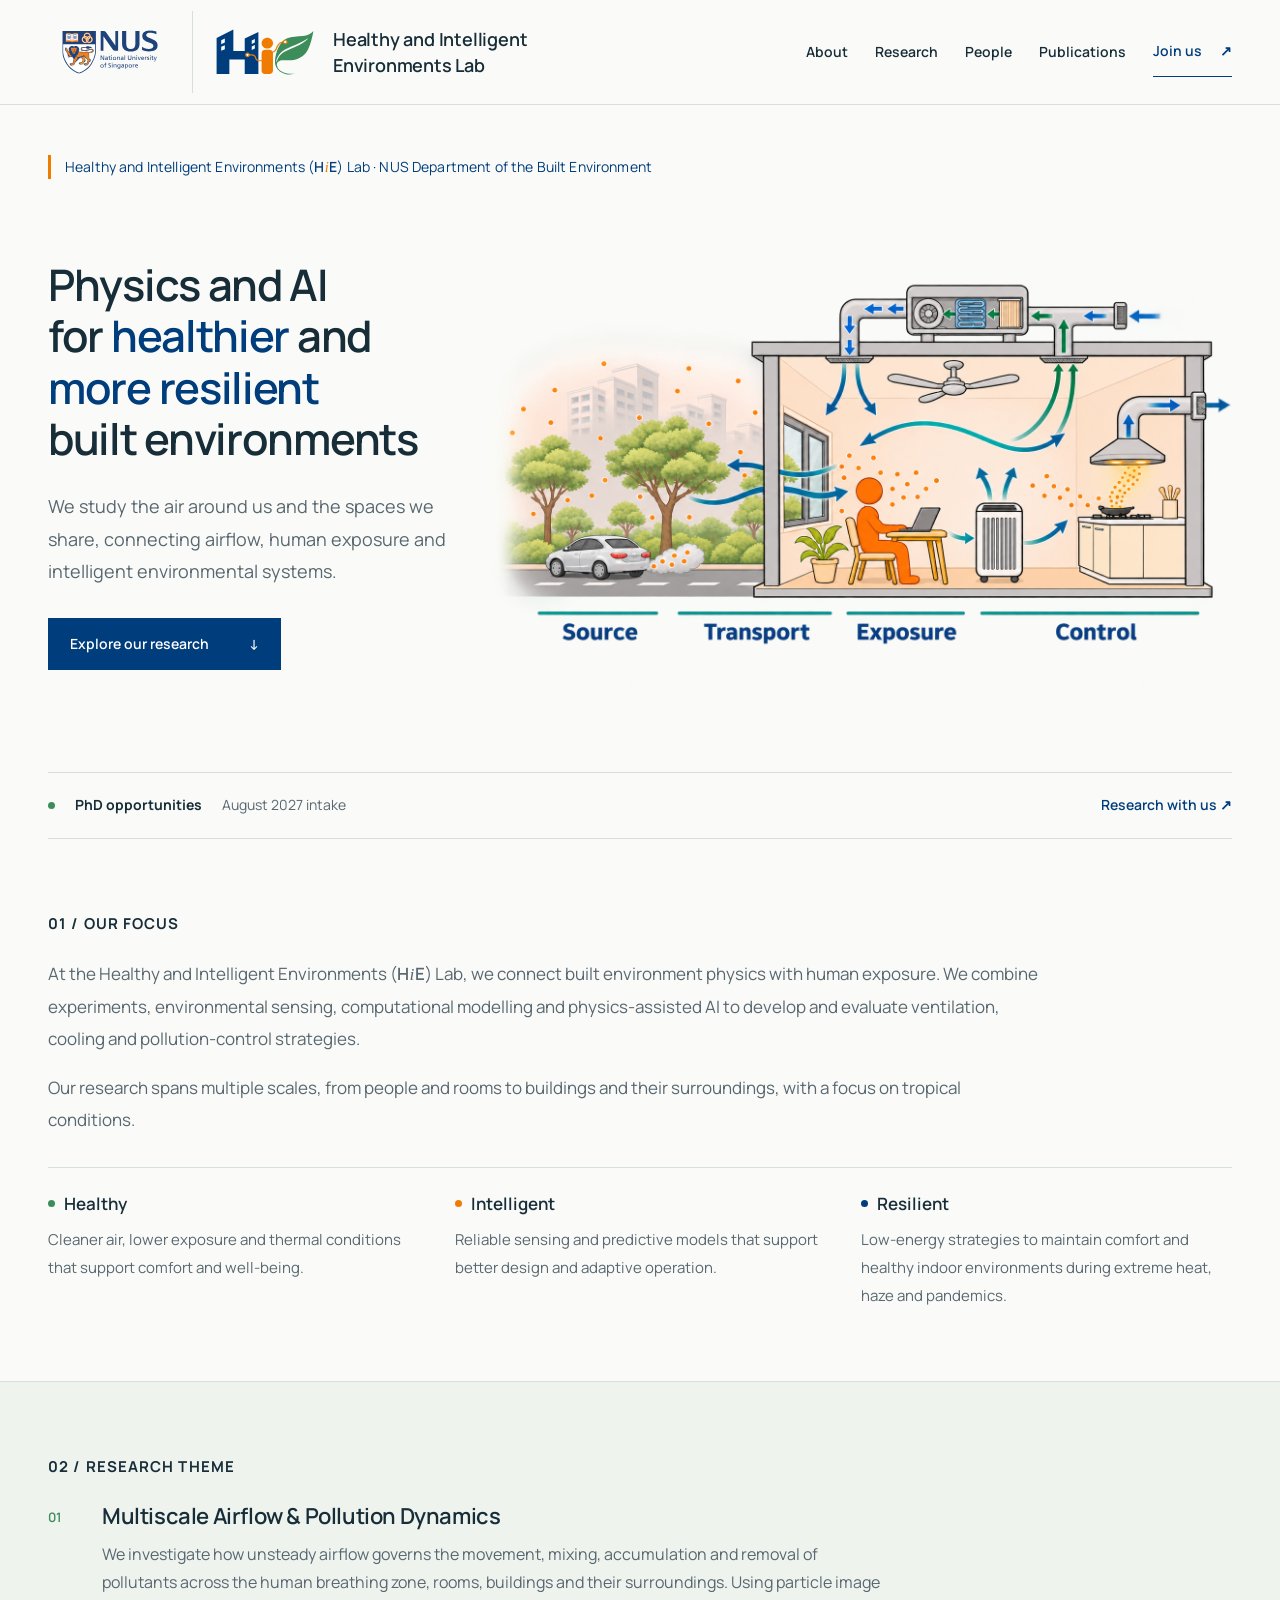
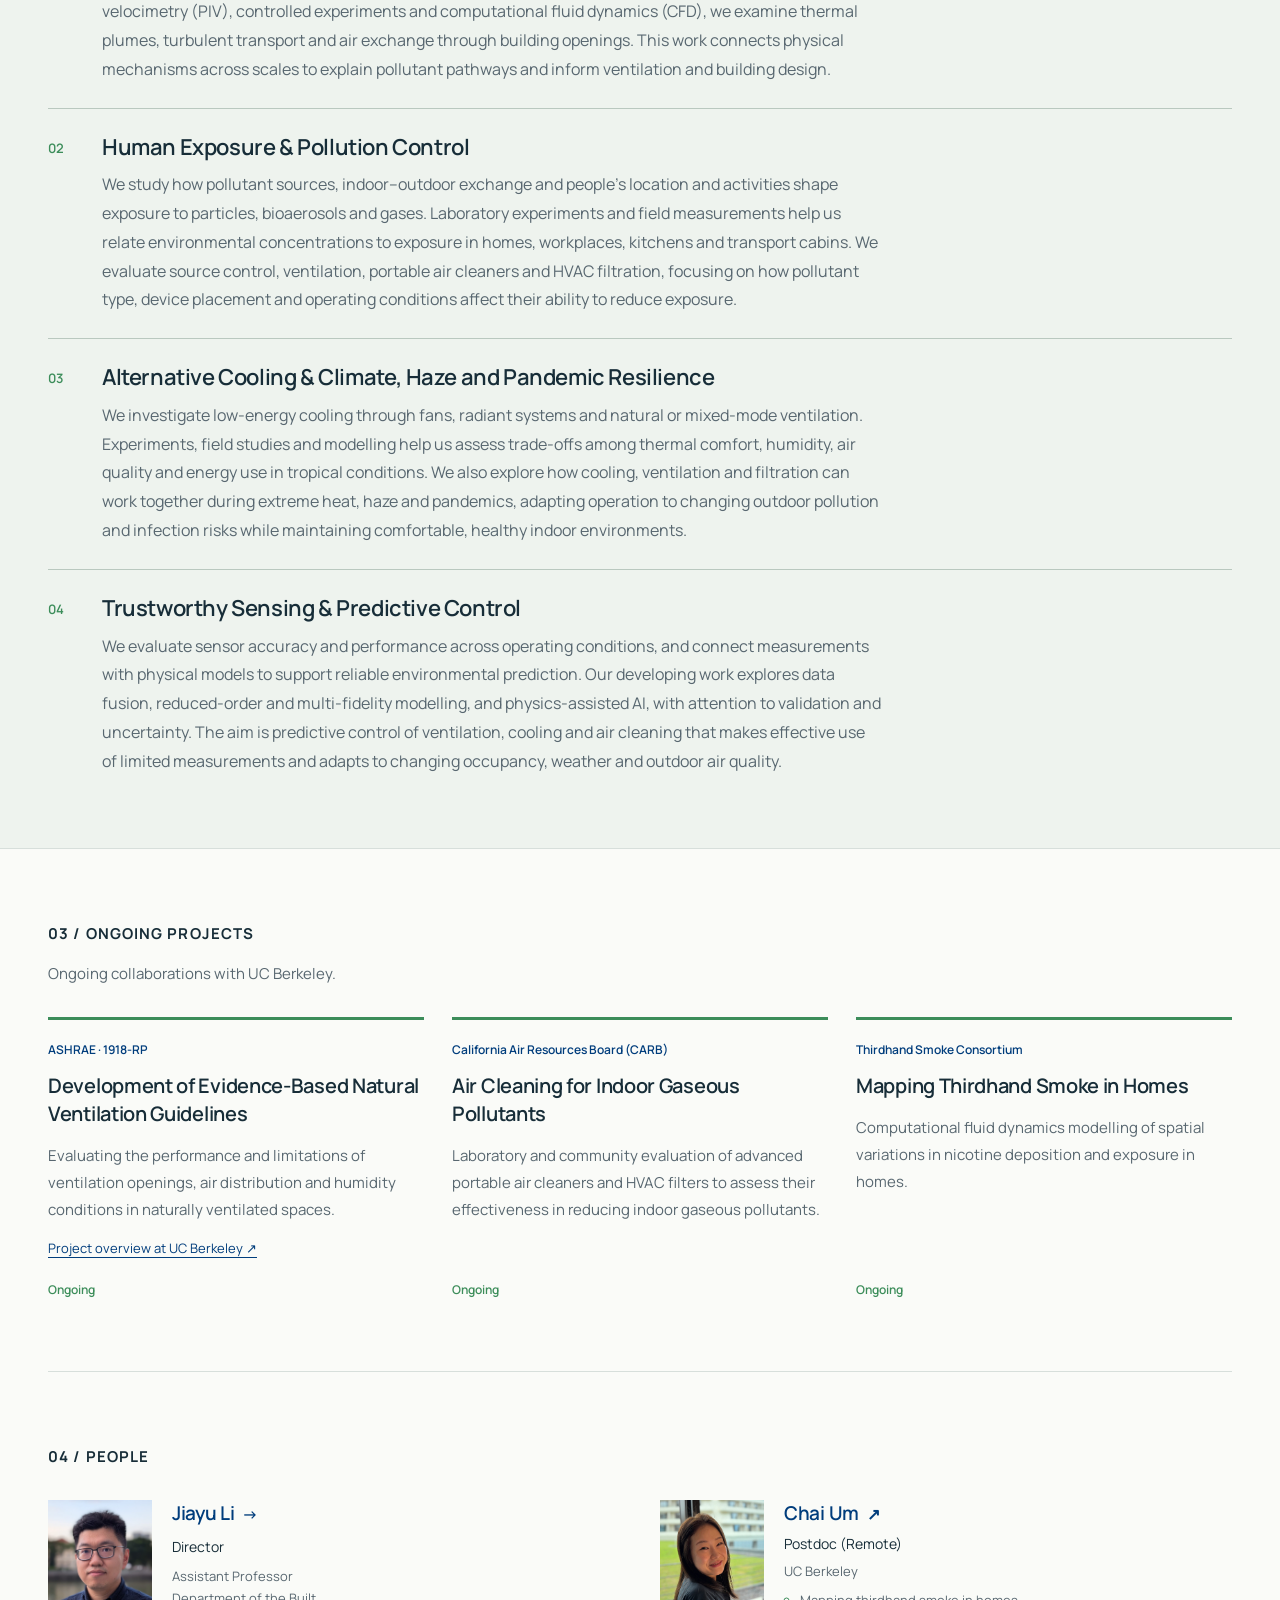
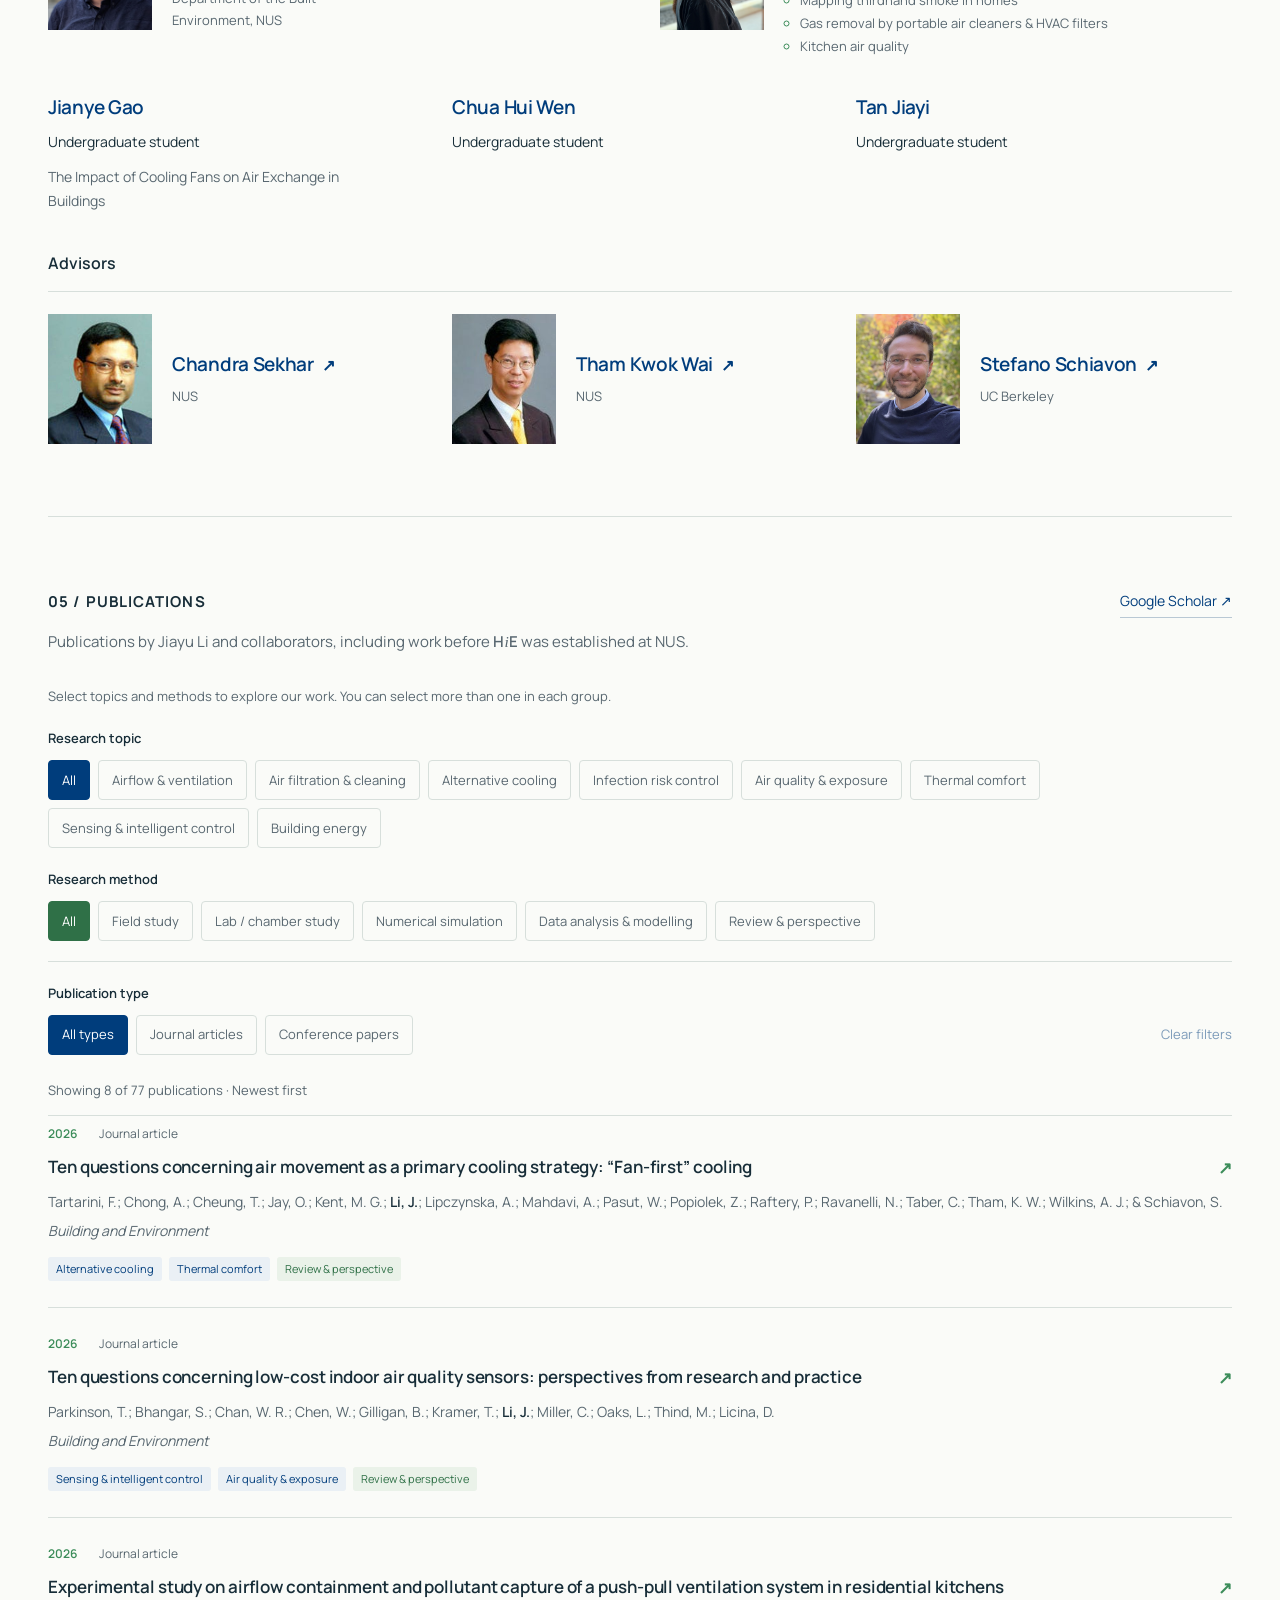
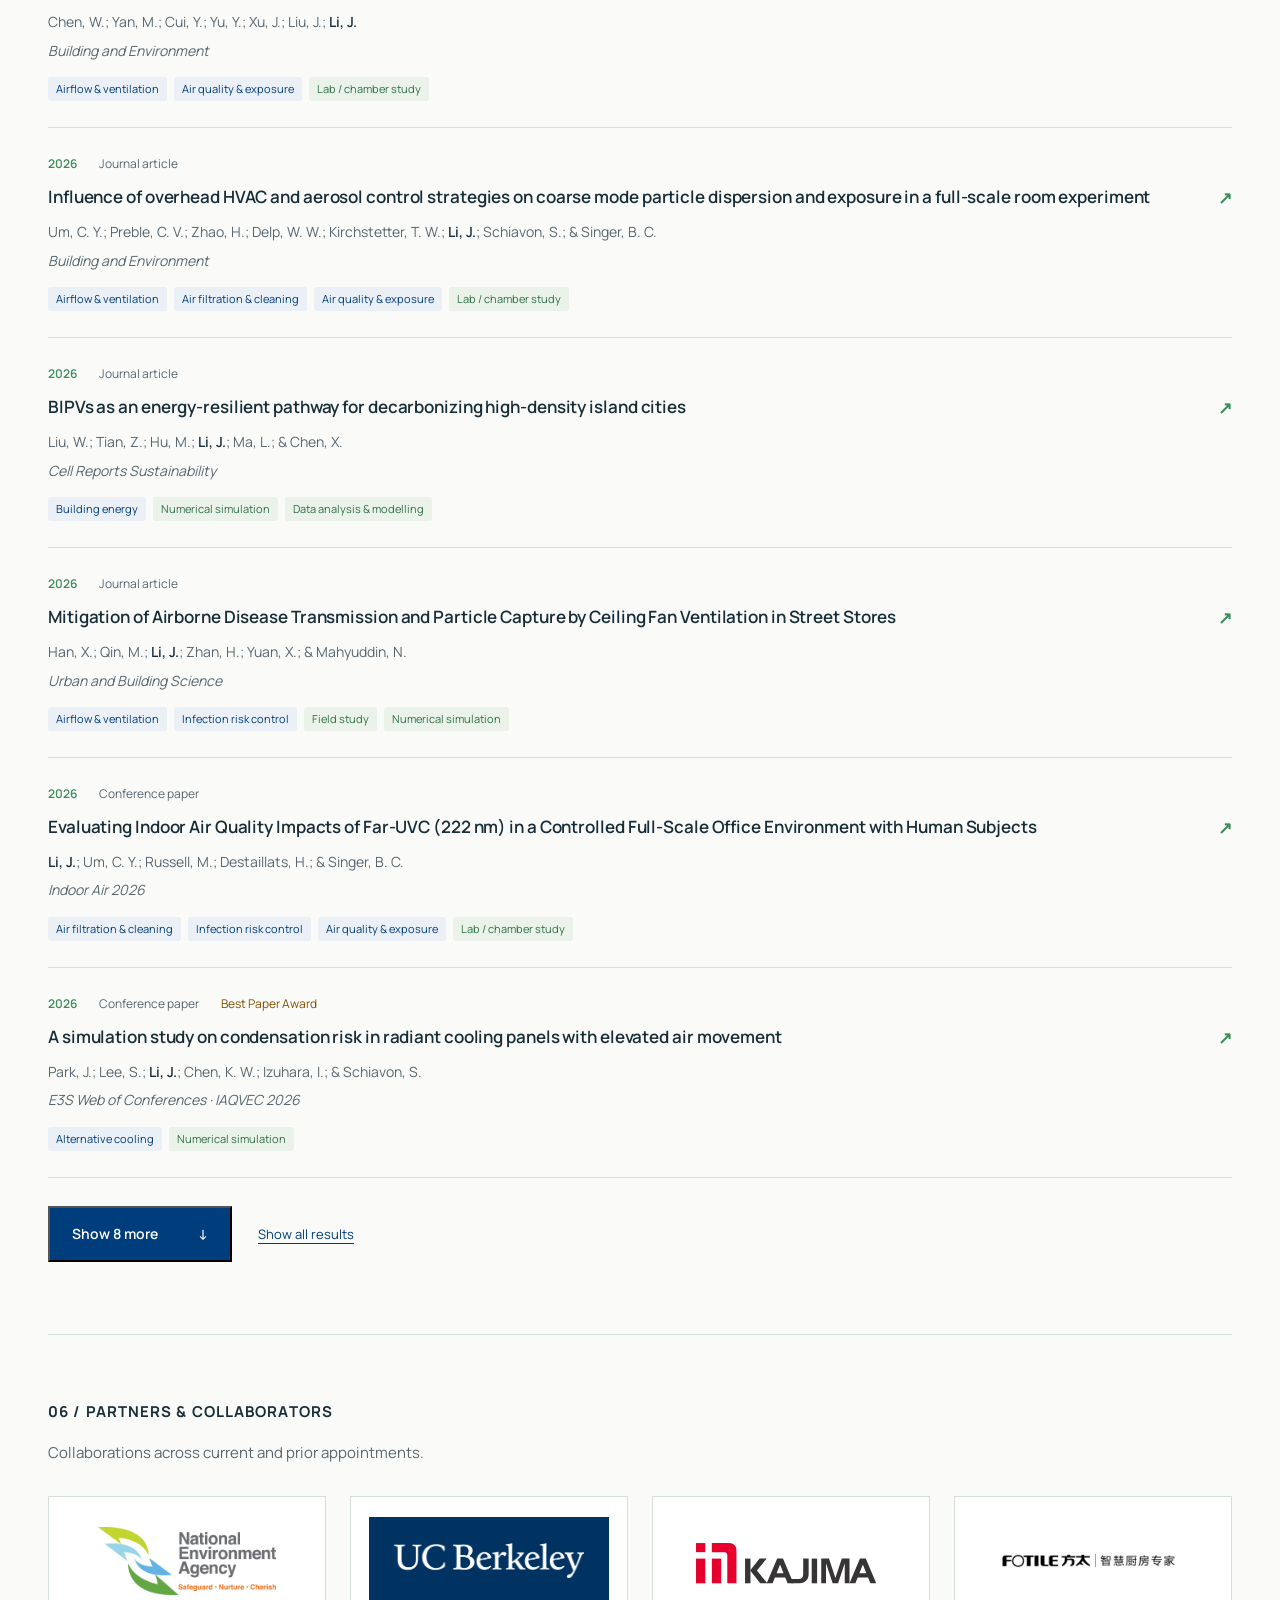
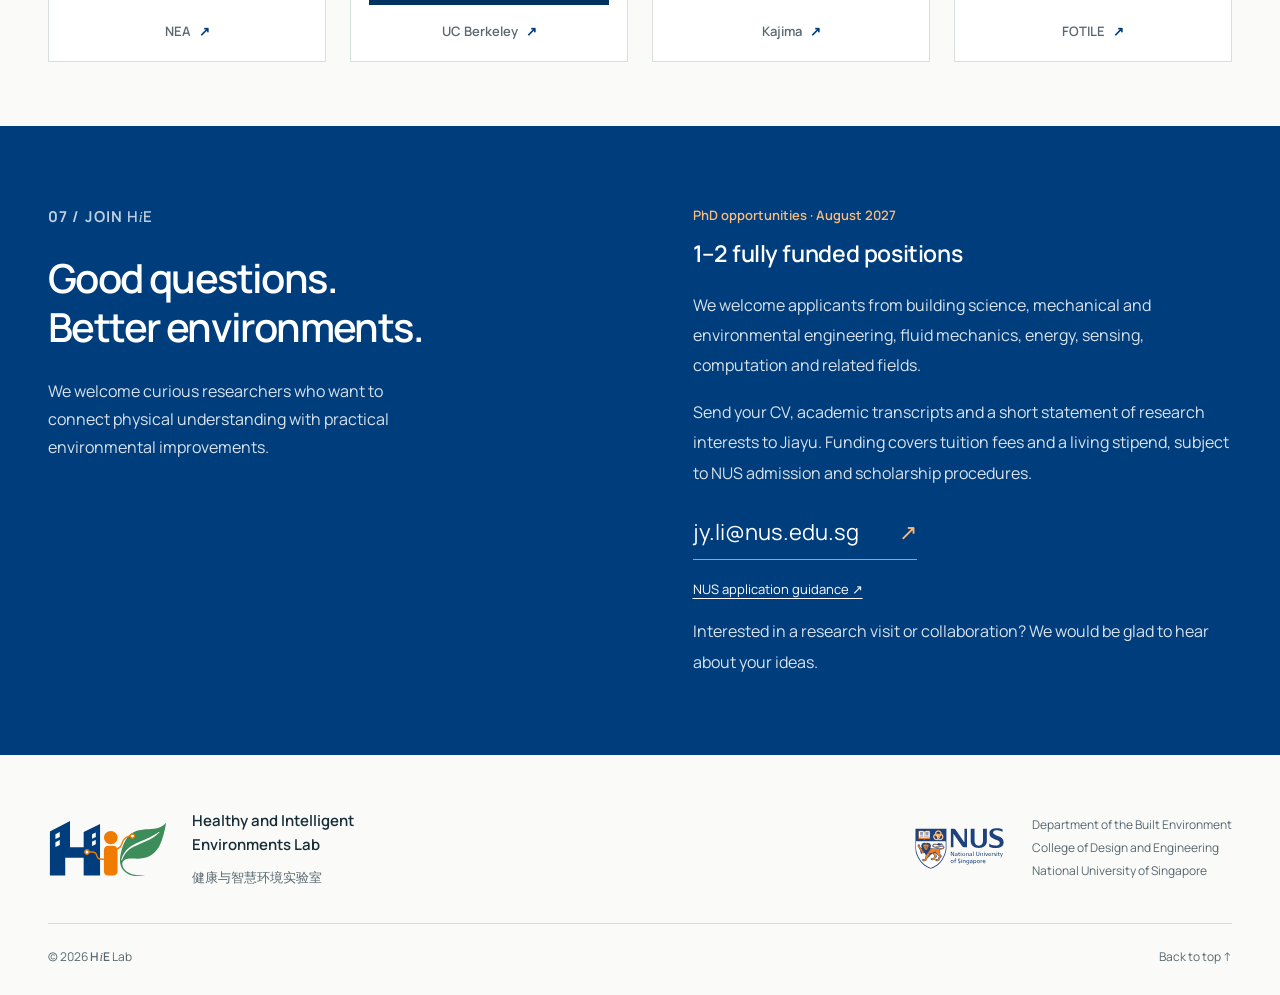
==== docs/index.html @ 2f4a6621 "Publish Healthy and Intelligent Environments Lab website" ====
<!doctype html>
<html lang="en">
<head>
  <meta charset="utf-8">
  <meta name="viewport" content="width=device-width, initial-scale=1">
  <title>HiE Lab at NUS | Healthy and Intelligent Environments</title>
  <meta name="description" content="The Healthy and Intelligent Environments (HiE) Lab at NUS, led by Jiayu Li. Research in airflow, air quality, human exposure, low-energy cooling and intelligent environmental systems.">
  <meta name="robots" content="index,follow">
  <meta name="theme-color" content="#003D7C">
  <meta property="og:title" content="HiE Lab at NUS | Healthy and Intelligent Environments">
  <meta property="og:description" content="Physics and AI for healthier and more resilient built environments. Research led by Jiayu Li at the National University of Singapore.">
  <meta property="og:type" content="website">
  <meta property="og:locale" content="en_SG">
  <link rel="canonical" href="https://jiayuliaq.github.io/hie-lab/">
  <link rel="sitemap" type="application/xml" href="sitemap.xml">
  <meta property="og:url" content="https://jiayuliaq.github.io/hie-lab/">
  <meta property="og:site_name" content="HiE Lab at NUS">
  <meta property="og:image" content="https://jiayuliaq.github.io/hie-lab/assets/hie-logo.png">
  <meta property="og:image:alt" content="HiE Lab: a blue architectural H, orange person-shaped i and green leaf-shaped e">
  <meta name="twitter:card" content="summary">
  <link rel="icon" href="assets/hie-logo.svg" type="image/svg+xml">
  <link rel="stylesheet" href="style.css">
  <script src="main.js" defer></script>
  <script type="application/ld+json">
  {
    "@context": "https://schema.org",
    "@type": "ResearchOrganization",
    "name": "Healthy and Intelligent Environments Lab",
    "alternateName": ["HiE Lab", "NUS HiE Lab"],
    "url": "https://jiayuliaq.github.io/hie-lab/",
    "logo": "https://jiayuliaq.github.io/hie-lab/assets/hie-logo.png",
    "description": "Research on multiscale airflow, human exposure, environmental quality, low-energy cooling and intelligent environmental systems.",
    "email": "jy.li@nus.edu.sg",
    "parentOrganization": {
      "@type": "Organization",
      "name": "Department of the Built Environment",
      "parentOrganization": {"@type": "CollegeOrUniversity", "name": "National University of Singapore", "url": "https://nus.edu.sg/"}
    },
    "member": {
      "@type": "Person",
      "name": "Jiayu Li",
      "url": "https://jiayuliaq.github.io/hie-lab/people/jiayu-li.html",
      "jobTitle": "Assistant Professor",
      "email": "jy.li@nus.edu.sg",
      "sameAs": ["https://orcid.org/0000-0002-5398-1151", "https://scholar.google.com/citations?user=yG-ViIwAAAAJ&hl=en"]
    },
    "knowsAbout": ["Indoor air quality", "Human exposure", "Airflow", "Computational fluid dynamics", "Low-energy cooling", "Environmental sensing", "Physics-assisted AI"]
  }
  </script>
</head>
<body id="top">
  <a class="skip-link" href="#main">Skip to content</a>
  <header class="site-header">
    <div class="wrap header-inner">
      <div class="brand-group">
        <a class="university-brand" href="https://nus.edu.sg/" aria-label="National University of Singapore">
          <img src="assets/nus-logo.svg" width="616" height="325" alt="National University of Singapore">
        </a>
        <a class="brand" href="#top" aria-label="Healthy and Intelligent Environments Lab home">
          <img src="assets/hie-logo.svg" width="1292" height="626" alt="HiE">
          <span class="brand-type">Healthy and Intelligent<br>Environments Lab</span>
        </a>
      </div>
      <button class="menu-toggle" type="button" aria-controls="primary-nav" aria-expanded="false" hidden>Menu <span aria-hidden="true">+</span></button>
      <nav id="primary-nav" class="primary-nav" aria-label="Main navigation">
        <a href="#about">About</a><a href="#research">Research</a><a href="#people">People</a><a href="#publications">Publications</a><a class="nav-contact" href="#join">Join us <span aria-hidden="true">↗</span></a>
      </nav>
    </div>
  </header>

  <main id="main" tabindex="-1">
    <section class="hero wrap" aria-labelledby="hero-title">
      <p class="hero-identity">Healthy and Intelligent Environments <span class="hero-lab-suffix">(<span class="hie-wordmark hie-wordmark--brand">H<span class="hie-wordmark-i">i</span>E</span>) Lab</span> <span class="hero-affiliation">· NUS Department of the Built Environment</span></p>
      <div class="hero-copy">
        <h1 id="hero-title">Physics and AI<br>for <span>healthier</span> and<br><span>more resilient</span><br>built environments</h1>
        <p class="hero-description">We study the air around us and the spaces we share, connecting airflow, human exposure and intelligent environmental systems.</p>
        <a class="button" href="#research">Explore our research <span aria-hidden="true">↓</span></a>
      </div>
      <figure class="hero-figure">
        <img src="assets/connected-environments-illustrated-v12.png" width="1536" height="1024" alt="Conceptual room cutaway beside a pale outdoor scene with traffic exhaust, trees, distant buildings and sparse haze particles fading into transparency. Separate inward and outward airflow arrows pass through a sliding window beside an orange person seated at a laptop. A horizontal outdoor-air intake joins the rising room-return duct before air passes through the rooftop unit's filter, coil and fan. Supply and return grilles sit at the ceiling beneath their ducts. A portable air cleaner has a regular front intake grille, while an independent kitchen hood exhausts through the right side wall. The four captions below read Source, Transport, Exposure and Control.">
      </figure>
    </section>

    <div class="opportunity wrap">
      <p><span class="status-dot" aria-hidden="true"></span><strong>PhD opportunities</strong><span>August 2027 intake</span></p>
      <a href="#join">Research with us <span aria-hidden="true">↗</span></a>
    </div>

    <section class="section wrap about" id="about" aria-labelledby="about-title">
      <h2 class="eyebrow" id="about-title">01 / Our focus</h2>
      <div class="about-content">
        <p>At the Healthy and Intelligent Environments (<span class="hie-wordmark">H<span class="hie-wordmark-i">i</span>E</span>) Lab, we connect built environment physics with human exposure. We combine experiments, environmental sensing, computational modelling and physics-assisted AI to develop and evaluate ventilation, cooling and pollution-control strategies.</p>
        <p>Our research spans multiple scales, from people and rooms to buildings and their surroundings, with a focus on tropical conditions.</p>
        <div class="principles">
          <div><h3><span class="dot green" aria-hidden="true"></span>Healthy</h3><p>Cleaner air, lower exposure and thermal conditions that support comfort and well-being.</p></div>
          <div><h3><span class="dot orange" aria-hidden="true"></span>Intelligent</h3><p>Reliable sensing and predictive models that support better design and adaptive operation.</p></div>
          <div><h3><span class="dot blue" aria-hidden="true"></span>Resilient</h3><p>Low-energy strategies to maintain comfort and healthy indoor environments during extreme heat, haze and pandemics.</p></div>
        </div>
      </div>
    </section>

    <section class="research-band" id="research" aria-labelledby="research-title">
      <div class="wrap section research-layout">
        <h2 class="eyebrow" id="research-title">02 / Research Theme</h2>
        <ol class="research-list">
          <li>
            <span class="theme-number" aria-hidden="true">01</span>
            <div>
              <h3>Multiscale Airflow &amp; Pollution Dynamics</h3>
              <p>We investigate how unsteady airflow governs the movement, mixing, accumulation and removal of pollutants across the human breathing zone, rooms, buildings and their surroundings. Using particle image velocimetry (PIV), controlled experiments and computational fluid dynamics (CFD), we examine thermal plumes, turbulent transport and air exchange through building openings. This work connects physical mechanisms across scales to explain pollutant pathways and inform ventilation and building design.</p>
            </div>
          </li>
          <li>
            <span class="theme-number" aria-hidden="true">02</span>
            <div>
              <h3>Human Exposure &amp; Pollution Control</h3>
              <p>We study how pollutant sources, indoor–outdoor exchange and people's location and activities shape exposure to particles, bioaerosols and gases. Laboratory experiments and field measurements help us relate environmental concentrations to exposure in homes, workplaces, kitchens and transport cabins. We evaluate source control, ventilation, portable air cleaners and HVAC filtration, focusing on how pollutant type, device placement and operating conditions affect their ability to reduce exposure.</p>
            </div>
          </li>
          <li>
            <span class="theme-number" aria-hidden="true">03</span>
            <div>
              <h3>Alternative Cooling &amp; Climate, Haze and Pandemic Resilience</h3>
              <p>We investigate low-energy cooling through fans, radiant systems and natural or mixed-mode ventilation. Experiments, field studies and modelling help us assess trade-offs among thermal comfort, humidity, air quality and energy use in tropical conditions. We also explore how cooling, ventilation and filtration can work together during extreme heat, haze and pandemics, adapting operation to changing outdoor pollution and infection risks while maintaining comfortable, healthy indoor environments.</p>
            </div>
          </li>
          <li>
            <span class="theme-number" aria-hidden="true">04</span>
            <div>
              <h3>Trustworthy Sensing &amp; Predictive Control</h3>
              <p>We evaluate sensor accuracy and performance across operating conditions, and connect measurements with physical models to support reliable environmental prediction. Our developing work explores data fusion, reduced-order and multi-fidelity modelling, and physics-assisted AI, with attention to validation and uncertainty. The aim is predictive control of ventilation, cooling and air cleaning that makes effective use of limited measurements and adapts to changing occupancy, weather and outdoor air quality.</p>
            </div>
          </li>
        </ol>
      </div>
    </section>

    <section class="section wrap projects" id="projects" aria-labelledby="projects-title">
      <h2 class="eyebrow" id="projects-title">03 / Ongoing projects</h2>
      <p class="projects-intro">Ongoing collaborations with UC Berkeley.</p>
      <ul class="project-list">
        <li>
          <p class="project-funder">ASHRAE · 1918-RP</p>
          <h3>Development of Evidence-Based Natural Ventilation Guidelines</h3>
          <p class="project-description">Evaluating the performance and limitations of ventilation openings, air distribution and humidity conditions in naturally ventilated spaces.</p>
          <a class="project-link" href="https://cbe.berkeley.edu/research/evidence-based-natural-ventilation-guidelines/" target="_blank" rel="noopener noreferrer">Project overview at UC Berkeley <span aria-hidden="true">↗</span></a>
          <p class="project-status">Ongoing</p>
        </li>
        <li>
          <p class="project-funder">California Air Resources Board (CARB)</p>
          <h3>Air Cleaning for Indoor Gaseous Pollutants</h3>
          <p class="project-description">Laboratory and community evaluation of advanced portable air cleaners and HVAC filters to assess their effectiveness in reducing indoor gaseous pollutants.</p>
          <p class="project-status">Ongoing</p>
        </li>
        <li>
          <p class="project-funder">Thirdhand Smoke Consortium</p>
          <h3>Mapping Thirdhand Smoke in Homes</h3>
          <p class="project-description">Computational fluid dynamics modelling of spatial variations in nicotine deposition and exposure in homes.</p>
          <p class="project-status">Ongoing</p>
        </li>
      </ul>
    </section>

    <section class="section wrap people" id="people" aria-labelledby="people-title">
      <h2 class="eyebrow" id="people-title">04 / People</h2>
      <div class="people-groups">
        <div class="people-group">
          <ul class="member-list">
            <li><a class="member-card" href="people/jiayu-li.html">
              <img class="member-photo" src="assets/jiayu-li.jpg" width="900" height="1200" alt="" loading="lazy">
              <div><h3 class="member-name">Jiayu Li <span aria-hidden="true">→</span></h3><p class="member-role">Director</p><p class="member-affiliation">Assistant Professor<br>Department of the Built Environment, NUS</p></div>
            </a></li>
          </ul>
        </div>
        <div class="people-group">
          <ul class="member-list">
            <li>
              <a class="member-card member-card-topics" href="https://cbe.berkeley.edu/about-us/people/chai-yoon-um/" target="_blank" rel="noopener noreferrer">
                <img class="member-photo" src="assets/people/chai-um.jpg" width="600" height="800" alt="" loading="lazy">
                <div>
                  <h3 class="member-name">Chai Um <span aria-hidden="true">↗</span></h3>
                  <p class="member-role">Postdoc (Remote)</p>
                  <p class="member-affiliation">UC Berkeley</p>
                  <ul class="member-topics" aria-label="Chai Um's research topics">
                    <li>Mapping thirdhand smoke in homes</li>
                    <li>Gas removal by portable air cleaners &amp; HVAC filters</li>
                    <li>Kitchen air quality</li>
                  </ul>
                </div>
              </a>
            </li>
          </ul>
        </div>
        <div class="people-group people-group-wide">
          <ul class="member-list student-list">
            <li><div class="member-card">
              <div><h3 class="member-name">Jianye Gao</h3><p class="member-role">Undergraduate student</p><p class="member-project">The Impact of Cooling Fans on Air Exchange in Buildings</p></div>
            </div></li>
            <li><div class="member-card">
              <div><h3 class="member-name">Chua Hui Wen</h3><p class="member-role">Undergraduate student</p></div>
            </div></li>
            <li><div class="member-card">
              <div><h3 class="member-name">Tan Jiayi</h3><p class="member-role">Undergraduate student</p></div>
            </div></li>
          </ul>
        </div>
        <section class="people-group people-group-wide" aria-labelledby="advisors-heading">
          <h3 id="advisors-heading">Advisors</h3>
          <ul class="member-list advisor-list">
            <li><a class="member-card" href="https://cde.nus.edu.sg/dbe/wp-content/uploads/sites/26/2024/01/Staff-Resume-Prof-Sekhar.pdf" target="_blank" rel="noopener noreferrer" aria-label="Chandra Sekhar, NUS. Official profile (PDF)">
              <img class="member-photo" src="assets/people/chandra-sekhar.jpg" width="500" height="500" alt="" loading="lazy">
              <div><h4 class="member-name">Chandra Sekhar <span aria-hidden="true">↗</span></h4><p class="member-affiliation">NUS</p></div>
            </a></li>
            <li><a class="member-card" href="https://cde.nus.edu.sg/dbe/staff/tham-kwok-wai-dr/" target="_blank" rel="noopener noreferrer">
              <img class="member-photo" src="assets/people/tham-kwok-wai.jpg" width="151" height="200" alt="" loading="lazy">
              <div><h4 class="member-name">Tham Kwok Wai <span aria-hidden="true">↗</span></h4><p class="member-affiliation">NUS</p></div>
            </a></li>
            <li><a class="member-card" href="https://cbe.berkeley.edu/about-us/people/stefano-schiavon/" target="_blank" rel="noopener noreferrer">
              <img class="member-photo" src="assets/people/stefano-schiavon.jpg" width="600" height="800" alt="" loading="lazy">
              <div><h4 class="member-name">Stefano Schiavon <span aria-hidden="true">↗</span></h4><p class="member-affiliation">UC Berkeley</p></div>
            </a></li>
          </ul>
        </section>
      </div>
    </section>

    <section class="section wrap publications" id="publications" aria-labelledby="publications-title">
      <div class="publications-heading">
        <div><h2 class="eyebrow" id="publications-title">05 / Publications</h2><p class="publications-intro">Publications by Jiayu Li and collaborators, including work before <span class="hie-wordmark">H<span class="hie-wordmark-i">i</span>E</span> was established at NUS.</p></div>
        <a class="text-link" href="https://scholar.google.com/citations?user=yG-ViIwAAAAJ&amp;hl=en" target="_blank" rel="noopener noreferrer">Google Scholar ↗</a>
      </div>
      <div class="publication-controls" hidden>
        <p class="filter-hint" id="publication-filter-hint">Select topics and methods to explore our work. You can select more than one in each group.</p>
        <fieldset class="publication-filter-group" data-filter-group="topics">
          <legend>Research topic</legend>
          <div class="filter-buttons"><button type="button" class="filter-button" data-filter="all" aria-pressed="true" aria-controls="publication-list">All</button><button type="button" class="filter-button" data-filter="airflow" aria-pressed="false" aria-controls="publication-list">Airflow &amp; ventilation</button><button type="button" class="filter-button" data-filter="filtration" aria-pressed="false" aria-controls="publication-list">Air filtration &amp; cleaning</button><button type="button" class="filter-button" data-filter="cooling" aria-pressed="false" aria-controls="publication-list">Alternative cooling</button><button type="button" class="filter-button" data-filter="infection" aria-pressed="false" aria-controls="publication-list">Infection risk control</button><button type="button" class="filter-button" data-filter="exposure" aria-pressed="false" aria-controls="publication-list">Air quality &amp; exposure</button><button type="button" class="filter-button" data-filter="comfort" aria-pressed="false" aria-controls="publication-list">Thermal comfort</button><button type="button" class="filter-button" data-filter="sensing" aria-pressed="false" aria-controls="publication-list">Sensing &amp; intelligent control</button><button type="button" class="filter-button" data-filter="energy" aria-pressed="false" aria-controls="publication-list">Building energy</button></div>
        </fieldset>
        <fieldset class="publication-filter-group" data-filter-group="methods">
          <legend>Research method</legend>
          <div class="filter-buttons"><button type="button" class="filter-button" data-filter="all" aria-pressed="true" aria-controls="publication-list">All</button><button type="button" class="filter-button" data-filter="field" aria-pressed="false" aria-controls="publication-list">Field study</button><button type="button" class="filter-button" data-filter="chamber" aria-pressed="false" aria-controls="publication-list">Lab / chamber study</button><button type="button" class="filter-button" data-filter="simulation" aria-pressed="false" aria-controls="publication-list">Numerical simulation</button><button type="button" class="filter-button" data-filter="analysis" aria-pressed="false" aria-controls="publication-list">Data analysis &amp; modelling</button><button type="button" class="filter-button" data-filter="review" aria-pressed="false" aria-controls="publication-list">Review &amp; perspective</button></div>
        </fieldset>
        <div class="publication-toolbar">
          <fieldset class="publication-type-filter" data-filter-group="type"><legend>Publication type</legend><div class="filter-buttons">
            <button type="button" class="filter-button" data-filter="all" aria-pressed="true" aria-controls="publication-list">All types</button>
            <button type="button" class="filter-button" data-filter="journal" aria-pressed="false" aria-controls="publication-list">Journal articles</button>
            <button type="button" class="filter-button" data-filter="conference" aria-pressed="false" aria-controls="publication-list">Conference papers</button>
          </div></fieldset>
          <button type="button" class="filter-reset" id="publication-reset" disabled>Clear filters</button>
        </div>
        <p class="publication-count" id="publication-count" role="status" aria-live="polite" aria-atomic="true"></p>
      </div>
      <ol class="paper-list" id="publication-list" aria-label="Publications, newest first">
        <li id="paper-j57" data-topics="cooling comfort" data-methods="review" data-type="journal" tabindex="-1">
          <div class="paper-meta"><span>2026</span><span>Journal article</span></div>
          <h3><a href="https://doi.org/10.1016/j.buildenv.2026.115218" target="_blank" rel="noopener noreferrer">Ten questions concerning air movement as a primary cooling strategy: “Fan-first” cooling<span aria-hidden="true">↗</span></a></h3>
          <p class="paper-authors">Tartarini, F.; Chong, A.; Cheung, T.; Jay, O.; Kent, M. G.; <strong>Li, J.</strong>; Lipczynska, A.; Mahdavi, A.; Pasut, W.; Popiolek, Z.; Raftery, P.; Ravanelli, N.; Taber, C.; Tham, K. W.; Wilkins, A. J.; &amp; Schiavon, S.</p>
          <p class="paper-venue"><em>Building and Environment</em></p>
          <div class="paper-tags" aria-label="Research topics and methods"><span class="paper-tag">Alternative cooling</span><span class="paper-tag">Thermal comfort</span><span class="paper-tag paper-tag-method">Review &amp; perspective</span></div>
        </li>
        <li id="paper-j56" data-topics="sensing exposure" data-methods="review" data-type="journal" tabindex="-1">
          <div class="paper-meta"><span>2026</span><span>Journal article</span></div>
          <h3><a href="https://doi.org/10.1016/j.buildenv.2026.114737" target="_blank" rel="noopener noreferrer">Ten questions concerning low-cost indoor air quality sensors: perspectives from research and practice<span aria-hidden="true">↗</span></a></h3>
          <p class="paper-authors">Parkinson, T.; Bhangar, S.; Chan, W. R.; Chen, W.; Gilligan, B.; Kramer, T.; <strong>Li, J.</strong>; Miller, C.; Oaks, L.; Thind, M.; Licina, D.</p>
          <p class="paper-venue"><em>Building and Environment</em></p>
          <div class="paper-tags" aria-label="Research topics and methods"><span class="paper-tag">Sensing &amp; intelligent control</span><span class="paper-tag">Air quality &amp; exposure</span><span class="paper-tag paper-tag-method">Review &amp; perspective</span></div>
        </li>
        <li id="paper-j55" data-topics="airflow exposure" data-methods="chamber" data-type="journal" tabindex="-1">
          <div class="paper-meta"><span>2026</span><span>Journal article</span></div>
          <h3><a href="https://doi.org/10.1016/j.buildenv.2026.114676" target="_blank" rel="noopener noreferrer">Experimental study on airflow containment and pollutant capture of a push-pull ventilation system in residential kitchens<span aria-hidden="true">↗</span></a></h3>
          <p class="paper-authors">Chen, W.; Yan, M.; Cui, Y.; Yu, Y.; Xu, J.; Liu, J.; <strong>Li, J.</strong></p>
          <p class="paper-venue"><em>Building and Environment</em></p>
          <div class="paper-tags" aria-label="Research topics and methods"><span class="paper-tag">Airflow &amp; ventilation</span><span class="paper-tag">Air quality &amp; exposure</span><span class="paper-tag paper-tag-method">Lab / chamber study</span></div>
        </li>
        <li id="paper-j54" data-topics="airflow filtration exposure" data-methods="chamber" data-type="journal" tabindex="-1">
          <div class="paper-meta"><span>2026</span><span>Journal article</span></div>
          <h3><a href="https://doi.org/10.1016/j.buildenv.2026.114333" target="_blank" rel="noopener noreferrer">Influence of overhead HVAC and aerosol control strategies on coarse mode particle dispersion and exposure in a full-scale room experiment<span aria-hidden="true">↗</span></a></h3>
          <p class="paper-authors">Um, C. Y.; Preble, C. V.; Zhao, H.; Delp, W. W.; Kirchstetter, T. W.; <strong>Li, J.</strong>; Schiavon, S.; &amp; Singer, B. C.</p>
          <p class="paper-venue"><em>Building and Environment</em></p>
          <div class="paper-tags" aria-label="Research topics and methods"><span class="paper-tag">Airflow &amp; ventilation</span><span class="paper-tag">Air filtration &amp; cleaning</span><span class="paper-tag">Air quality &amp; exposure</span><span class="paper-tag paper-tag-method">Lab / chamber study</span></div>
        </li>
        <li id="paper-j53" data-topics="energy" data-methods="simulation analysis" data-type="journal" tabindex="-1">
          <div class="paper-meta"><span>2026</span><span>Journal article</span></div>
          <h3><a href="https://doi.org/10.1016/j.crsus.2026.100682" target="_blank" rel="noopener noreferrer">BIPVs as an energy-resilient pathway for decarbonizing high-density island cities<span aria-hidden="true">↗</span></a></h3>
          <p class="paper-authors">Liu, W.; Tian, Z.; Hu, M.; <strong>Li, J.</strong>; Ma, L.; &amp; Chen, X.</p>
          <p class="paper-venue"><em>Cell Reports Sustainability</em></p>
          <div class="paper-tags" aria-label="Research topics and methods"><span class="paper-tag">Building energy</span><span class="paper-tag paper-tag-method">Numerical simulation</span><span class="paper-tag paper-tag-method">Data analysis &amp; modelling</span></div>
        </li>
        <li id="paper-j52" data-topics="airflow infection" data-methods="field simulation" data-type="journal" tabindex="-1">
          <div class="paper-meta"><span>2026</span><span>Journal article</span></div>
          <h3><a href="https://doi.org/10.53941/ubs.2026.100007" target="_blank" rel="noopener noreferrer">Mitigation of Airborne Disease Transmission and Particle Capture by Ceiling Fan Ventilation in Street Stores<span aria-hidden="true">↗</span></a></h3>
          <p class="paper-authors">Han, X.; Qin, M.; <strong>Li, J.</strong>; Zhan, H.; Yuan, X.; &amp; Mahyuddin, N.</p>
          <p class="paper-venue"><em>Urban and Building Science</em></p>
          <div class="paper-tags" aria-label="Research topics and methods"><span class="paper-tag">Airflow &amp; ventilation</span><span class="paper-tag">Infection risk control</span><span class="paper-tag paper-tag-method">Field study</span><span class="paper-tag paper-tag-method">Numerical simulation</span></div>
        </li>
        <li id="paper-c22" data-topics="filtration infection exposure" data-methods="chamber" data-type="conference" tabindex="-1">
          <div class="paper-meta"><span>2026</span><span>Conference paper</span></div>
          <h3><a href="https://escholarship.org/uc/item/9j94q9nr" target="_blank" rel="noopener noreferrer">Evaluating Indoor Air Quality Impacts of Far-UVC (222 nm) in a Controlled Full-Scale Office Environment with Human Subjects<span aria-hidden="true">↗</span></a></h3>
          <p class="paper-authors"><strong>Li, J.</strong>; Um, C. Y.; Russell, M.; Destaillats, H.; &amp; Singer, B. C.</p>
          <p class="paper-venue"><em>Indoor Air 2026</em></p>
          <div class="paper-tags" aria-label="Research topics and methods"><span class="paper-tag">Air filtration &amp; cleaning</span><span class="paper-tag">Infection risk control</span><span class="paper-tag">Air quality &amp; exposure</span><span class="paper-tag paper-tag-method">Lab / chamber study</span></div>
        </li>
        <li id="paper-c21" data-topics="cooling" data-methods="simulation" data-type="conference" tabindex="-1">
          <div class="paper-meta"><span>2026</span><span>Conference paper</span><span class="paper-award">Best Paper Award</span></div>
          <h3><a href="https://doi.org/10.1051/e3sconf/202671602027" target="_blank" rel="noopener noreferrer">A simulation study on condensation risk in radiant cooling panels with elevated air movement<span aria-hidden="true">↗</span></a></h3>
          <p class="paper-authors">Park, J.; Lee, S.; <strong>Li, J.</strong>; Chen, K. W.; Izuhara, I.; &amp; Schiavon, S.</p>
          <p class="paper-venue"><em>E3S Web of Conferences · IAQVEC 2026</em></p>
          <div class="paper-tags" aria-label="Research topics and methods"><span class="paper-tag">Alternative cooling</span><span class="paper-tag paper-tag-method">Numerical simulation</span></div>
        </li>
        <li id="paper-j51" data-topics="exposure sensing" data-methods="field" data-type="journal" tabindex="-1">
          <div class="paper-meta"><span>2025</span><span>Journal article</span></div>
          <h3><a href="https://doi.org/10.1016/j.atmosenv.2025.121142" target="_blank" rel="noopener noreferrer">Analysis of time- and size-resolved fluorescent biological aerosol particles in a subway station<span aria-hidden="true">↗</span></a></h3>
          <p class="paper-authors">Fan, Y.; Liu J.; Shang W.; &amp; <strong>Li, J.</strong></p>
          <p class="paper-venue"><em>Atmospheric Environment</em></p>
          <div class="paper-tags" aria-label="Research topics and methods"><span class="paper-tag">Air quality &amp; exposure</span><span class="paper-tag">Sensing &amp; intelligent control</span><span class="paper-tag paper-tag-method">Field study</span></div>
        </li>
        <li id="paper-j50" data-topics="energy sensing" data-methods="simulation analysis" data-type="journal" tabindex="-1">
          <div class="paper-meta"><span>2025</span><span>Journal article</span></div>
          <h3><a href="https://doi.org/10.1007/s12273-024-1219-1" target="_blank" rel="noopener noreferrer">Day-ahead energy management of a smart building energy system aggregated with electrical vehicles based on distributionally robust optimization<span aria-hidden="true">↗</span></a></h3>
          <p class="paper-authors">Zhao B., Cao X., Zhang S., Ren J., <strong>Li, J.</strong></p>
          <p class="paper-venue"><em>Building Simulation</em></p>
          <div class="paper-tags" aria-label="Research topics and methods"><span class="paper-tag">Building energy</span><span class="paper-tag">Sensing &amp; intelligent control</span><span class="paper-tag paper-tag-method">Numerical simulation</span><span class="paper-tag paper-tag-method">Data analysis &amp; modelling</span></div>
        </li>
        <li id="paper-j49" data-topics="energy" data-methods="review" data-type="journal" tabindex="-1">
          <div class="paper-meta"><span>2025</span><span>Journal article</span></div>
          <h3><a href="https://doi.org/10.59717/j.xinn-energy.2025.100091" target="_blank" rel="noopener noreferrer">Challenges of large-scale facade PV systems in dense urban environments in China<span aria-hidden="true">↗</span></a></h3>
          <p class="paper-authors">Liu, W.; Mao, H.; Tian, Z.; Luo, Y.; Ma, L.; Chen, X.; Hu, M.; <strong>Li, J.</strong>; Fan, J.</p>
          <p class="paper-venue"><em>The Innovation Energy</em></p>
          <div class="paper-tags" aria-label="Research topics and methods"><span class="paper-tag">Building energy</span><span class="paper-tag paper-tag-method">Review &amp; perspective</span></div>
        </li>
        <li id="paper-c20" data-topics="comfort sensing" data-methods="analysis" data-type="conference" tabindex="-1">
          <div class="paper-meta"><span>2025</span><span>Conference paper</span></div>
          <h3>Estimate indoor heat exposure from outdoor data in Singapore</h3>
          <p class="paper-authors"><strong>Li, J.</strong>; Chang, L.; Sanchez, L.; Cioni, L.; Kramer, T.; Yang, W.; Aijazi, A.; Kwong, L.; Sultan, Z.; &amp; Schiavon, S.</p>
          <p class="paper-venue"><em>CLIMA 2025</em></p>
          <div class="paper-tags" aria-label="Research topics and methods"><span class="paper-tag">Thermal comfort</span><span class="paper-tag">Sensing &amp; intelligent control</span><span class="paper-tag paper-tag-method">Data analysis &amp; modelling</span></div>
        </li>
        <li id="paper-j48" data-topics="filtration exposure" data-methods="chamber" data-type="journal" tabindex="-1">
          <div class="paper-meta"><span>2024</span><span>Journal article</span></div>
          <h3><a href="https://doi.org/10.1016/j.indenv.2024.100047" target="_blank" rel="noopener noreferrer">Air Pollutant Exposure Concentrations from Cooking a Meal with a Gas or Induction Cooktop and the Effectiveness of Two Recirculating Range Hoods with Filters<span aria-hidden="true">↗</span></a></h3>
          <p class="paper-authors"><strong>Li, J.</strong>; Zhao, H.; Russell, M.; Delp, W. W.; Johnson, A.; Tang, X.; Walker, I. S.; Singer B. C.</p>
          <p class="paper-venue"><em>Indoor Environments</em></p>
          <div class="paper-tags" aria-label="Research topics and methods"><span class="paper-tag">Air filtration &amp; cleaning</span><span class="paper-tag">Air quality &amp; exposure</span><span class="paper-tag paper-tag-method">Lab / chamber study</span></div>
        </li>
        <li id="paper-j47" data-topics="comfort exposure" data-methods="review" data-type="journal" tabindex="-1">
          <div class="paper-meta"><span>2024</span><span>Journal article</span></div>
          <h3><a href="https://doi.org/10.3390/buildings14072001" target="_blank" rel="noopener noreferrer">A Review of In-Flight Thermal Comfort and Air Quality Status in Civil Aircraft Cabin Environments<span aria-hidden="true">↗</span></a></h3>
          <p class="paper-authors">Wang, S.; Cao, X.; Miao, D.; Pang, L.; <strong>Li, J.</strong></p>
          <p class="paper-venue"><em>Buildings</em></p>
          <div class="paper-tags" aria-label="Research topics and methods"><span class="paper-tag">Thermal comfort</span><span class="paper-tag">Air quality &amp; exposure</span><span class="paper-tag paper-tag-method">Review &amp; perspective</span></div>
        </li>
        <li id="paper-j46" data-topics="airflow infection" data-methods="chamber" data-type="journal" tabindex="-1">
          <div class="paper-meta"><span>2024</span><span>Journal article</span></div>
          <h3><a href="https://doi.org/10.1016/j.indenv.2024.100039" target="_blank" rel="noopener noreferrer">Should we use ceiling fans indoors to reduce the risk of transmission of infectious aerosols?<span aria-hidden="true">↗</span></a></h3>
          <p class="paper-authors"><strong>Li, J.</strong>; Zuraimi, S.; &amp; Schiavon, S</p>
          <p class="paper-venue"><em>Indoor Environments</em></p>
          <div class="paper-tags" aria-label="Research topics and methods"><span class="paper-tag">Airflow &amp; ventilation</span><span class="paper-tag">Infection risk control</span><span class="paper-tag paper-tag-method">Lab / chamber study</span></div>
        </li>
        <li id="paper-j45" data-topics="airflow" data-methods="chamber" data-type="journal" tabindex="-1">
          <div class="paper-meta"><span>2024</span><span>Journal article</span></div>
          <h3><a href="https://doi.org/10.1016/j.buildenv.2024.111460" target="_blank" rel="noopener noreferrer">PIV experimental study on natural convective flows at high Rayleigh numbers in industrial buildings<span aria-hidden="true">↗</span></a></h3>
          <p class="paper-authors">Liu, J.; Liu J.; &amp; <strong>Li, J.</strong></p>
          <p class="paper-venue"><em>Building and Environment</em></p>
          <div class="paper-tags" aria-label="Research topics and methods"><span class="paper-tag">Airflow &amp; ventilation</span><span class="paper-tag paper-tag-method">Lab / chamber study</span></div>
        </li>
        <li id="paper-j44" data-topics="filtration infection" data-methods="chamber" data-type="journal" tabindex="-1">
          <div class="paper-meta"><span>2024</span><span>Journal article</span></div>
          <h3><a href="https://doi.org/10.1016/j.indenv.2024.100042" target="_blank" rel="noopener noreferrer">Effectiveness of Triethylene Glycol Disinfection on Airborne MS2 Bacteriophage under Diverse Building Operational Parameters<span aria-hidden="true">↗</span></a></h3>
          <p class="paper-authors">Zuraimi, S.; Luhung, I.; Aung, N. W.; Uchida, A.; Natarajan, A.; Puramadathil, S.; <strong>Li, J.</strong>; Schuster, S.; &amp; Schiavon, S.</p>
          <p class="paper-venue"><em>Indoor Environments</em></p>
          <div class="paper-tags" aria-label="Research topics and methods"><span class="paper-tag">Air filtration &amp; cleaning</span><span class="paper-tag">Infection risk control</span><span class="paper-tag paper-tag-method">Lab / chamber study</span></div>
        </li>
        <li id="paper-j43" data-topics="infection" data-methods="field analysis" data-type="journal" tabindex="-1">
          <div class="paper-meta"><span>2024</span><span>Journal article</span></div>
          <h3><a href="https://doi.org/10.1016/j.buildenv.2024.111909" target="_blank" rel="noopener noreferrer">A Case-Control Study of Behavioural and Built Environment Determinants of COVID-19 Transmission in Open-Air Markets and Food Centres in Singapore<span aria-hidden="true">↗</span></a></h3>
          <p class="paper-authors"><strong>Li, J.</strong>; Yang, J.; Unni, B.; Yap, R.; Lim, J.T.; Nazeem, M.; Shen, J.; Ng, L.C.; &amp; Sim, S.</p>
          <p class="paper-venue"><em>Building and Environment</em></p>
          <div class="paper-tags" aria-label="Research topics and methods"><span class="paper-tag">Infection risk control</span><span class="paper-tag paper-tag-method">Field study</span><span class="paper-tag paper-tag-method">Data analysis &amp; modelling</span></div>
        </li>
        <li id="paper-j42" data-topics="exposure" data-methods="field" data-type="journal" tabindex="-1">
          <div class="paper-meta"><span>2024</span><span>Journal article</span></div>
          <h3><a href="https://doi.org/10.1016/j.scitotenv.2024.172126" target="_blank" rel="noopener noreferrer">Particle characterization in commercial buildings: A cross-sectional study in 40 offices in Singapore<span aria-hidden="true">↗</span></a></h3>
          <p class="paper-authors">Zuraimi, S.; <strong>Li, J.</strong>; Pantelic, J.; &amp; Schiavon, S.</p>
          <p class="paper-venue"><em>Science of the Total Environment</em></p>
          <div class="paper-tags" aria-label="Research topics and methods"><span class="paper-tag">Air quality &amp; exposure</span><span class="paper-tag paper-tag-method">Field study</span></div>
        </li>
        <li id="paper-j41" data-topics="cooling comfort energy" data-methods="field" data-type="journal" tabindex="-1">
          <div class="paper-meta"><span>2024</span><span>Journal article</span></div>
          <h3><a href="https://doi.org/10.1016/j.enbuild.2024.114487" target="_blank" rel="noopener noreferrer">Comparison of the environmental, energy, and thermal comfort performance of air and radiant cooling systems in a zero-energy office building in Singapore<span aria-hidden="true">↗</span></a></h3>
          <p class="paper-authors"><strong>Li, J.</strong>; Pantelic, J.; Merchant, C. B.; Chen, K. W.; Izuhara, I.; Yuki, R.; Meggers, F. M.; &amp; Schiavon, S.</p>
          <p class="paper-venue"><em>Energy and Buildings</em></p>
          <div class="paper-tags" aria-label="Research topics and methods"><span class="paper-tag">Alternative cooling</span><span class="paper-tag">Thermal comfort</span><span class="paper-tag">Building energy</span><span class="paper-tag paper-tag-method">Field study</span></div>
        </li>
        <li id="paper-c19" data-topics="exposure comfort energy" data-methods="field" data-type="conference" tabindex="-1">
          <div class="paper-meta"><span>2024</span><span>Conference paper</span></div>
          <h3>Characterizing indoor environment quality and energy efficiency improvement opportunities in U.S. commercial kitchens</h3>
          <p class="paper-authors"><strong>Li, J.</strong>; Chan W. R.; Singer B. C.; Schiavon, S.; Bell, T. &amp; Young, R.</p>
          <p class="paper-venue"><em>Indoor Air 2024</em></p>
          <div class="paper-tags" aria-label="Research topics and methods"><span class="paper-tag">Air quality &amp; exposure</span><span class="paper-tag">Thermal comfort</span><span class="paper-tag">Building energy</span><span class="paper-tag paper-tag-method">Field study</span></div>
        </li>
        <li id="paper-c18" data-topics="airflow infection" data-methods="chamber" data-type="conference" tabindex="-1">
          <div class="paper-meta"><span>2024</span><span>Conference paper</span></div>
          <h3>Should we use ceiling fans indoors to reduce the risk of transmission of infectious aerosols?</h3>
          <p class="paper-authors"><strong>Li, J.</strong>; Zuraimi, S.; &amp; Schiavon, S</p>
          <p class="paper-venue"><em>Indoor Air 2024</em></p>
          <div class="paper-tags" aria-label="Research topics and methods"><span class="paper-tag">Airflow &amp; ventilation</span><span class="paper-tag">Infection risk control</span><span class="paper-tag paper-tag-method">Lab / chamber study</span></div>
        </li>
        <li id="paper-c17" data-topics="infection" data-methods="field analysis" data-type="conference" tabindex="-1">
          <div class="paper-meta"><span>2024</span><span>Conference paper</span></div>
          <h3>A Case-Control Study of Behavioural and Built Environment Determinants of COVID-19 Transmission in Open-Air Markets and Food Centres in Singapore</h3>
          <p class="paper-authors"><strong>Li, J.</strong>; Yang, J.; Unni, B.; Yap, R.; Lim, J.T.; Nazeem, M.; Shen, J.; Ng, L.C.; &amp; Sim, S.</p>
          <p class="paper-venue"><em>Healthy Buildings Europe 2023</em></p>
          <div class="paper-tags" aria-label="Research topics and methods"><span class="paper-tag">Infection risk control</span><span class="paper-tag paper-tag-method">Field study</span><span class="paper-tag paper-tag-method">Data analysis &amp; modelling</span></div>
        </li>
        <li id="paper-j40" data-topics="cooling comfort energy" data-methods="field" data-type="journal" tabindex="-1">
          <div class="paper-meta"><span>2023</span><span>Journal article</span></div>
          <h3><a href="https://doi.org/10.1016/j.buildenv.2023.110674" target="_blank" rel="noopener noreferrer">Energy savings and thermal comfort in a zero energy office building with fans in Singapore<span aria-hidden="true">↗</span></a></h3>
          <p class="paper-authors">Kent, M.; Huynh, N. K.; Mishra, A. K.; Tartarini, F.; Lipczynska, A.; <strong>Li, J.</strong>; ... &amp; Schiavon, S.</p>
          <p class="paper-venue"><em>Building and Environment</em></p>
          <div class="paper-tags" aria-label="Research topics and methods"><span class="paper-tag">Alternative cooling</span><span class="paper-tag">Thermal comfort</span><span class="paper-tag">Building energy</span><span class="paper-tag paper-tag-method">Field study</span></div>
        </li>
        <li id="paper-j39" data-topics="airflow" data-methods="chamber" data-type="journal" tabindex="-1">
          <div class="paper-meta"><span>2023</span><span>Journal article</span></div>
          <h3><a href="https://doi.org/10.1063/5.0159621" target="_blank" rel="noopener noreferrer">Turbulence characterization of instantaneous airflow above passengers with different air distribution systems in a commercial airliner cabin<span aria-hidden="true">↗</span></a></h3>
          <p class="paper-authors">Liu, M.; <strong>Li, J.</strong>; Liu, J.; &amp; Hassan, M. A.</p>
          <p class="paper-venue"><em>Physics of Fluids</em></p>
          <div class="paper-tags" aria-label="Research topics and methods"><span class="paper-tag">Airflow &amp; ventilation</span><span class="paper-tag paper-tag-method">Lab / chamber study</span></div>
        </li>
        <li id="paper-j38" data-topics="filtration sensing energy" data-methods="simulation analysis" data-type="journal" tabindex="-1">
          <div class="paper-meta"><span>2023</span><span>Journal article</span></div>
          <h3><a href="https://doi.org/10.1016/j.buildenv.2023.110556" target="_blank" rel="noopener noreferrer">Developing smart air purifier control strategies for better IAQ and energy efficiency using reinforcement learning<span aria-hidden="true">↗</span></a></h3>
          <p class="paper-authors">Shang, W.; Liu, J.; Wang, C.; <strong>Li, J.</strong>; &amp; Dai, X.</p>
          <p class="paper-venue"><em>Building and Environment</em></p>
          <div class="paper-tags" aria-label="Research topics and methods"><span class="paper-tag">Air filtration &amp; cleaning</span><span class="paper-tag">Sensing &amp; intelligent control</span><span class="paper-tag">Building energy</span><span class="paper-tag paper-tag-method">Numerical simulation</span><span class="paper-tag paper-tag-method">Data analysis &amp; modelling</span></div>
        </li>
        <li id="paper-c16" data-topics="airflow infection" data-methods="chamber" data-type="conference" tabindex="-1">
          <div class="paper-meta"><span>2023</span><span>Conference paper</span></div>
          <h3><a href="https://www.ukaachen.de/fileadmin/files/sonstige/hb2023-europe/BookOfAbstracts_Full_v1.pdf" target="_blank" rel="noopener noreferrer">Comparing the mitigation effects of fan configuration and operation on indoor airborne transmission risk<span aria-hidden="true">↗</span></a></h3>
          <p class="paper-authors">Yang, F.; Cheung, T.; <strong>Li, J.</strong> &amp; Tham, K. W.</p>
          <p class="paper-venue"><em>Healthy Buildings Europe 2023</em></p>
          <div class="paper-tags" aria-label="Research topics and methods"><span class="paper-tag">Airflow &amp; ventilation</span><span class="paper-tag">Infection risk control</span><span class="paper-tag paper-tag-method">Lab / chamber study</span></div>
        </li>
        <li id="paper-j37" data-topics="airflow infection" data-methods="field" data-type="journal" tabindex="-1">
          <div class="paper-meta"><span>2022</span><span>Journal article</span></div>
          <h3><a href="https://doi.org/10.1016/j.buildenv.2022.109640" target="_blank" rel="noopener noreferrer">Evaluation of aerosol transmission risk during home quarantine under different operating scenarios: A pilot study<span aria-hidden="true">↗</span></a></h3>
          <p class="paper-authors">Cheung, T.; <strong>Li, J.</strong>; Goh, J.; Sekhar, C.; Cheong, D.; &amp; Tham, K.W.</p>
          <p class="paper-venue"><em>Building and Environment</em></p>
          <div class="paper-tags" aria-label="Research topics and methods"><span class="paper-tag">Airflow &amp; ventilation</span><span class="paper-tag">Infection risk control</span><span class="paper-tag paper-tag-method">Field study</span></div>
        </li>
        <li id="paper-j36" data-topics="exposure sensing" data-methods="field" data-type="journal" tabindex="-1">
          <div class="paper-meta"><span>2022</span><span>Journal article</span></div>
          <h3><a href="https://doi.org/10.1016/j.scitotenv.2022.157811" target="_blank" rel="noopener noreferrer">Diurnal trends of indoor and outdoor fluorescent biological aerosol particles in a tropical urban area<span aria-hidden="true">↗</span></a></h3>
          <p class="paper-authors"><strong>Li, J.</strong>; Zuraimi, S.; Schiavon, S.; Wan, M.P.; Xiong, J. &amp; Tham, K.W.</p>
          <p class="paper-venue"><em>Science of the Total Environment</em></p>
          <div class="paper-tags" aria-label="Research topics and methods"><span class="paper-tag">Air quality &amp; exposure</span><span class="paper-tag">Sensing &amp; intelligent control</span><span class="paper-tag paper-tag-method">Field study</span></div>
        </li>
        <li id="paper-j35" data-topics="filtration exposure" data-methods="field" data-type="journal" tabindex="-1">
          <div class="paper-meta"><span>2022</span><span>Journal article</span></div>
          <h3><a href="https://doi.org/10.4209/aaqr.220204" target="_blank" rel="noopener noreferrer">Indoor air pollution of outdoor origin: mitigation using portable air cleaners in Singapore office building<span aria-hidden="true">↗</span></a></h3>
          <p class="paper-authors">Zuraimi, S.; <strong>Li, J.</strong>; Pantelic, J.; &amp; Schiavon, S.</p>
          <p class="paper-venue"><em>Aerosol and Air Quality Research</em></p>
          <div class="paper-tags" aria-label="Research topics and methods"><span class="paper-tag">Air filtration &amp; cleaning</span><span class="paper-tag">Air quality &amp; exposure</span><span class="paper-tag paper-tag-method">Field study</span></div>
        </li>
        <li id="paper-j34" data-topics="cooling energy" data-methods="simulation analysis" data-type="journal" tabindex="-1">
          <div class="paper-meta"><span>2022</span><span>Journal article</span></div>
          <h3><a href="https://doi.org/10.1016/j.enbuild.2022.112199" target="_blank" rel="noopener noreferrer">A revised radiant time series method (RTSM) to calculate the cooling load for pipe-embedded radiant systems<span aria-hidden="true">↗</span></a></h3>
          <p class="paper-authors">Ning, B.; Zhang, M.; <strong>Li, J.</strong> &amp; Chen, Y.</p>
          <p class="paper-venue"><em>Energy and Buildings</em></p>
          <div class="paper-tags" aria-label="Research topics and methods"><span class="paper-tag">Alternative cooling</span><span class="paper-tag">Building energy</span><span class="paper-tag paper-tag-method">Numerical simulation</span><span class="paper-tag paper-tag-method">Data analysis &amp; modelling</span></div>
        </li>
        <li id="paper-j33" data-topics="filtration" data-methods="chamber" data-type="journal" tabindex="-1">
          <div class="paper-meta"><span>2022</span><span>Journal article</span></div>
          <h3><a href="https://doi.org/10.1016/j.jclepro.2022.131997" target="_blank" rel="noopener noreferrer">A holistic performance assessment of duct-type electrostatic precipitators<span aria-hidden="true">↗</span></a></h3>
          <p class="paper-authors">Wang, P.; Liu, J.; Wang, C.; Zhang, Z. &amp; <strong>Li, J.</strong></p>
          <p class="paper-venue"><em>Journal of Cleaner Production</em></p>
          <div class="paper-tags" aria-label="Research topics and methods"><span class="paper-tag">Air filtration &amp; cleaning</span><span class="paper-tag paper-tag-method">Lab / chamber study</span></div>
        </li>
        <li id="paper-j31" data-topics="airflow exposure" data-methods="chamber" data-type="journal" tabindex="-1">
          <div class="paper-meta"><span>2022</span><span>Journal article</span></div>
          <h3><a href="https://doi.org/10.1016/j.buildenv.2021.108444" target="_blank" rel="noopener noreferrer">Experimental research on the impact of annular airflow on the spraying flow field: a source control technology of paint mist<span aria-hidden="true">↗</span></a></h3>
          <p class="paper-authors">Wang, Q.; Liu J.; Liu, J.; &amp; <strong>Li, J.</strong></p>
          <p class="paper-venue"><em>Building and Environment</em></p>
          <div class="paper-tags" aria-label="Research topics and methods"><span class="paper-tag">Airflow &amp; ventilation</span><span class="paper-tag">Air quality &amp; exposure</span><span class="paper-tag paper-tag-method">Lab / chamber study</span></div>
        </li>
        <li id="paper-j32" data-topics="exposure" data-methods="chamber" data-type="journal" tabindex="-1">
          <div class="paper-meta"><span>2021</span><span>Journal article</span></div>
          <h3><a href="https://doi.org/10.3390/atmos12121669" target="_blank" rel="noopener noreferrer">A method to generate experimental aerosol with similar particle size distribution to atmospheric aerosol<span aria-hidden="true">↗</span></a></h3>
          <p class="paper-authors">Ren, J.; He, J.; <strong>Li, J.</strong> &amp; Liu, J.</p>
          <p class="paper-venue"><em>Atmosphere</em></p>
          <div class="paper-tags" aria-label="Research topics and methods"><span class="paper-tag">Air quality &amp; exposure</span><span class="paper-tag paper-tag-method">Lab / chamber study</span></div>
        </li>
        <li id="paper-j30" data-topics="exposure" data-methods="chamber" data-type="journal" tabindex="-1">
          <div class="paper-meta"><span>2021</span><span>Journal article</span></div>
          <h3><a href="https://doi.org/10.1016/j.buildenv.2021.108705" target="_blank" rel="noopener noreferrer">Size-resolved splashed cooking oil droplets from 1 to 1000 μm on surfaces: the impact of residential range hoods<span aria-hidden="true">↗</span></a></h3>
          <p class="paper-authors">Wang, P.; Liu S.; Liu, J.; Wang, J.; &amp; <strong>Li, J.</strong></p>
          <p class="paper-venue"><em>Building and Environment</em></p>
          <div class="paper-tags" aria-label="Research topics and methods"><span class="paper-tag">Air quality &amp; exposure</span><span class="paper-tag paper-tag-method">Lab / chamber study</span></div>
        </li>
        <li id="paper-j29" data-topics="airflow" data-methods="chamber" data-type="journal" tabindex="-1">
          <div class="paper-meta"><span>2021</span><span>Journal article</span></div>
          <h3><a href="https://doi.org/10.1016/j.applthermaleng.2021.116590" target="_blank" rel="noopener noreferrer">Assessment of a confined thermal plume by PIV combined with POD analysis<span aria-hidden="true">↗</span></a></h3>
          <p class="paper-authors">Chen, W.; Liu, J.; <strong>Li, J.</strong>; Dai, X.; Wang, P.; &amp; Wang, C.</p>
          <p class="paper-venue"><em>Applied Thermal Engineering</em></p>
          <div class="paper-tags" aria-label="Research topics and methods"><span class="paper-tag">Airflow &amp; ventilation</span><span class="paper-tag paper-tag-method">Lab / chamber study</span></div>
        </li>
        <li id="paper-j27" data-topics="airflow exposure" data-methods="chamber" data-type="journal" tabindex="-1">
          <div class="paper-meta"><span>2021</span><span>Journal article</span></div>
          <h3><a href="https://doi.org/10.1080/23744731.2020.1849795" target="_blank" rel="noopener noreferrer">Experimental study of the impact of passenger behavior on the aircraft cabin environment<span aria-hidden="true">↗</span></a></h3>
          <p class="paper-authors">Zhang, Y.; <strong>Li, J.</strong>; &amp; Liu, J.</p>
          <p class="paper-venue"><em>Science and Technology for the Built Environment</em></p>
          <div class="paper-tags" aria-label="Research topics and methods"><span class="paper-tag">Airflow &amp; ventilation</span><span class="paper-tag">Air quality &amp; exposure</span><span class="paper-tag paper-tag-method">Lab / chamber study</span></div>
        </li>
        <li id="paper-j28" data-topics="exposure" data-methods="chamber" data-type="journal" tabindex="-1">
          <div class="paper-meta"><span>2020</span><span>Journal article</span></div>
          <h3><a href="https://doi.org/10.1021/acs.est.0c03850" target="_blank" rel="noopener noreferrer">Impact of Cognitive Tasks on CO2 and Isoprene Emissions from Humans<span aria-hidden="true">↗</span></a></h3>
          <p class="paper-authors">Gall, E. T.; Mishra, A. K.; <strong>Li, J.</strong>; Schiavon, S.; &amp; Laguerre, A.</p>
          <p class="paper-venue"><em>Environmental Science &amp; Technology</em></p>
          <div class="paper-tags" aria-label="Research topics and methods"><span class="paper-tag">Air quality &amp; exposure</span><span class="paper-tag paper-tag-method">Lab / chamber study</span></div>
        </li>
        <li id="paper-j26" data-topics="airflow" data-methods="chamber" data-type="journal" tabindex="-1">
          <div class="paper-meta"><span>2020</span><span>Journal article</span></div>
          <h3><a href="https://doi.org/10.1016/j.buildenv.2020.107224" target="_blank" rel="noopener noreferrer">Experimental investigation of large-scale flow structures in an aircraft cabin mock-up<span aria-hidden="true">↗</span></a></h3>
          <p class="paper-authors">Zhang, Y.; <strong>Li, J.</strong>; Liu, M.; Liu, J.; &amp; Wang, C.</p>
          <p class="paper-venue"><em>Building and Environment</em></p>
          <div class="paper-tags" aria-label="Research topics and methods"><span class="paper-tag">Airflow &amp; ventilation</span><span class="paper-tag paper-tag-method">Lab / chamber study</span></div>
        </li>
        <li id="paper-j25" data-topics="cooling" data-methods="chamber" data-type="journal" tabindex="-1">
          <div class="paper-meta"><span>2020</span><span>Journal article</span></div>
          <h3><a href="https://doi.org/10.1016/j.buildenv.2020.107060" target="_blank" rel="noopener noreferrer">Experimental evaluation of visual flicker caused by ceiling fans<span aria-hidden="true">↗</span></a></h3>
          <p class="paper-authors">Kent, M. G.; Cheung, T.; <strong>Li, J.</strong>; &amp; Schiavon, S.</p>
          <p class="paper-venue"><em>Building and Environment</em></p>
          <div class="paper-tags" aria-label="Research topics and methods"><span class="paper-tag">Alternative cooling</span><span class="paper-tag paper-tag-method">Lab / chamber study</span></div>
        </li>
        <li id="paper-j24" data-topics="exposure" data-methods="analysis" data-type="journal" tabindex="-1">
          <div class="paper-meta"><span>2020</span><span>Journal article</span></div>
          <h3><a href="https://doi.org/10.4209/aaqr.2020.06.0303" target="_blank" rel="noopener noreferrer">Changes in air quality during the COVID-19 lockdown in Singapore and associations with human mobility trends<span aria-hidden="true">↗</span></a></h3>
          <p class="paper-authors"><strong>Li, J.</strong>; &amp; Tartarini, F.</p>
          <p class="paper-venue"><em>Aerosol and Air Quality Research</em></p>
          <div class="paper-tags" aria-label="Research topics and methods"><span class="paper-tag">Air quality &amp; exposure</span><span class="paper-tag paper-tag-method">Data analysis &amp; modelling</span></div>
        </li>
        <li id="paper-j23" data-topics="exposure" data-methods="chamber" data-type="journal" tabindex="-1">
          <div class="paper-meta"><span>2020</span><span>Journal article</span></div>
          <h3><a href="https://doi.org/10.1016/j.buildenv.2020.106973" target="_blank" rel="noopener noreferrer">Experimental study on particle splash pollution from cooking with fluorescent droplets<span aria-hidden="true">↗</span></a></h3>
          <p class="paper-authors">Kong, L.; Liu, J.; Ren, J.; Liu, S.; <strong>Li, J.</strong> &amp; Wang, J.</p>
          <p class="paper-venue"><em>Building and Environment</em></p>
          <div class="paper-tags" aria-label="Research topics and methods"><span class="paper-tag">Air quality &amp; exposure</span><span class="paper-tag paper-tag-method">Lab / chamber study</span></div>
        </li>
        <li id="paper-j22" data-topics="exposure sensing" data-methods="field" data-type="journal" tabindex="-1">
          <div class="paper-meta"><span>2020</span><span>Journal article</span></div>
          <h3><a href="https://doi.org/10.1111/ina.12678" target="_blank" rel="noopener noreferrer">Size‐resolved dynamics of indoor and outdoor fluorescent biological aerosol particles in a bedroom: A one‐month case study in Singapore<span aria-hidden="true">↗</span></a></h3>
          <p class="paper-authors"><strong>Li, J.</strong>; Wan, M.P.; Schiavon, S.; Tham, K.W.; Zuraimi, S.; Xiong, J.; Fang, M. &amp; Gall, E.</p>
          <p class="paper-venue"><em>Indoor Air</em></p>
          <div class="paper-tags" aria-label="Research topics and methods"><span class="paper-tag">Air quality &amp; exposure</span><span class="paper-tag">Sensing &amp; intelligent control</span><span class="paper-tag paper-tag-method">Field study</span></div>
        </li>
        <li id="paper-c15" data-topics="exposure sensing" data-methods="field" data-type="conference" tabindex="-1">
          <div class="paper-meta"><span>2020</span><span>Conference paper</span></div>
          <h3>Diurnal trends of indoor and outdoor fluorescent biological aerosol particles in Singapore</h3>
          <p class="paper-authors"><strong>Li, J.</strong>; Zuraimi, S.; Schiavon, S.; Wan, M.P.; Xiong J.; &amp; Tham K.W.</p>
          <p class="paper-venue"><em>Indoor Air 2020</em></p>
          <div class="paper-tags" aria-label="Research topics and methods"><span class="paper-tag">Air quality &amp; exposure</span><span class="paper-tag">Sensing &amp; intelligent control</span><span class="paper-tag paper-tag-method">Field study</span></div>
        </li>
        <li id="paper-c14" data-topics="exposure" data-methods="chamber" data-type="conference" tabindex="-1">
          <div class="paper-meta"><span>2020</span><span>Conference paper</span></div>
          <h3>Psychological stress increases human bioeffluent emissions: an experimental assessment</h3>
          <p class="paper-authors">Gall, E.T.; Mishra, A.K.; <strong>Li, J.</strong>; Schiavon, S.; Laguerre, A.</p>
          <p class="paper-venue"><em>Indoor Air 2020</em></p>
          <div class="paper-tags" aria-label="Research topics and methods"><span class="paper-tag">Air quality &amp; exposure</span><span class="paper-tag paper-tag-method">Lab / chamber study</span></div>
        </li>
        <li id="paper-c13" data-topics="exposure sensing" data-methods="field" data-type="conference" tabindex="-1">
          <div class="paper-meta"><span>2019</span><span>Conference paper</span></div>
          <h3>WIBS study of indoor and outdoor bioaerosols of a natural ventilated bedroom in Singapore</h3>
          <p class="paper-authors"><strong>Li, J.</strong>; Wan, M.P.; Schiavon, S.; Tham, K.W.; Zuraimi, S.; Xiong, J.; Gall, E.</p>
          <p class="paper-venue"><em>Healthy Buildings 2019 Asia and Pacific Rim</em></p>
          <div class="paper-tags" aria-label="Research topics and methods"><span class="paper-tag">Air quality &amp; exposure</span><span class="paper-tag">Sensing &amp; intelligent control</span><span class="paper-tag paper-tag-method">Field study</span></div>
        </li>
        <li id="paper-j21" data-topics="airflow" data-methods="chamber" data-type="journal" tabindex="-1">
          <div class="paper-meta"><span>2018</span><span>Journal article</span></div>
          <h3><a href="https://doi.org/10.1016/j.ijheatmasstransfer.2018.07.138" target="_blank" rel="noopener noreferrer">Experimental study of human thermal plumes in a small space via large-scale TR PIV system<span aria-hidden="true">↗</span></a></h3>
          <p class="paper-authors"><strong>Li, J.</strong>; Liu, J.; Pei, J.; Mohanarangam, K.; &amp; Yang, W.</p>
          <p class="paper-venue"><em>International Journal of Heat and Mass Transfer</em></p>
          <div class="paper-tags" aria-label="Research topics and methods"><span class="paper-tag">Airflow &amp; ventilation</span><span class="paper-tag paper-tag-method">Lab / chamber study</span></div>
        </li>
        <li id="paper-j20" data-topics="airflow" data-methods="chamber simulation" data-type="journal" tabindex="-1">
          <div class="paper-meta"><span>2018</span><span>Journal article</span></div>
          <h3><a href="https://doi.org/10.1016/j.buildenv.2018.08.017" target="_blank" rel="noopener noreferrer">Experimental and numerical study of space station airflow distribution under microgravity condition<span aria-hidden="true">↗</span></a></h3>
          <p class="paper-authors">Wang, C.; Liu, J.; Shang, W.; Sun, H.; <strong>Li, J.</strong>; &amp; Fan, F.</p>
          <p class="paper-venue"><em>Building and Environment</em></p>
          <div class="paper-tags" aria-label="Research topics and methods"><span class="paper-tag">Airflow &amp; ventilation</span><span class="paper-tag paper-tag-method">Lab / chamber study</span><span class="paper-tag paper-tag-method">Numerical simulation</span></div>
        </li>
        <li id="paper-j19" data-topics="airflow exposure" data-methods="chamber" data-type="journal" tabindex="-1">
          <div class="paper-meta"><span>2018</span><span>Journal article</span></div>
          <h3><a href="https://doi.org/10.1016/j.enbuild.2018.07.051" target="_blank" rel="noopener noreferrer">2D-PIV measurement of range hood-driven flow in a domestic kitchen<span aria-hidden="true">↗</span></a></h3>
          <p class="paper-authors">Chen, W.; <strong>Li, J.</strong>; Wang, C.; Dai, X.; &amp; Liu, J.</p>
          <p class="paper-venue"><em>Energy and Buildings</em></p>
          <div class="paper-tags" aria-label="Research topics and methods"><span class="paper-tag">Airflow &amp; ventilation</span><span class="paper-tag">Air quality &amp; exposure</span><span class="paper-tag paper-tag-method">Lab / chamber study</span></div>
        </li>
        <li id="paper-j18" data-topics="airflow" data-methods="chamber" data-type="journal" tabindex="-1">
          <div class="paper-meta"><span>2018</span><span>Journal article</span></div>
          <h3><a href="https://doi.org/10.1016/j.buildenv.2018.08.031" target="_blank" rel="noopener noreferrer">PIV measurement of human thermal convection flow in a simplified vehicle cabin<span aria-hidden="true">↗</span></a></h3>
          <p class="paper-authors"><strong>Li, J.</strong>; Cao, X.; Liu, J.; Mohanarangam, K.; &amp; Yang, W.</p>
          <p class="paper-venue"><em>Building and Environment</em></p>
          <div class="paper-tags" aria-label="Research topics and methods"><span class="paper-tag">Airflow &amp; ventilation</span><span class="paper-tag paper-tag-method">Lab / chamber study</span></div>
        </li>
        <li id="paper-j17" data-topics="comfort exposure" data-methods="chamber" data-type="journal" tabindex="-1">
          <div class="paper-meta"><span>2018</span><span>Journal article</span></div>
          <h3><a href="https://doi.org/10.1016/j.buildenv.2018.01.009" target="_blank" rel="noopener noreferrer">Evaluation of relative weights for temperature, CO2, and noise in the aircraft cabin environment<span aria-hidden="true">↗</span></a></h3>
          <p class="paper-authors">Jia, S.; Lai, D.; Kang, J.; <strong>Li, J.</strong>; &amp; Liu, J.</p>
          <p class="paper-venue"><em>Building and Environment</em></p>
          <div class="paper-tags" aria-label="Research topics and methods"><span class="paper-tag">Thermal comfort</span><span class="paper-tag">Air quality &amp; exposure</span><span class="paper-tag paper-tag-method">Lab / chamber study</span></div>
        </li>
        <li id="paper-j16" data-topics="airflow" data-methods="chamber" data-type="journal" tabindex="-1">
          <div class="paper-meta"><span>2018</span><span>Journal article</span></div>
          <h3><a href="https://doi.org/10.1016/j.buildenv.2018.04.023" target="_blank" rel="noopener noreferrer">PIV experimental research on gasper jets interacting with the main ventilation in an aircraft cabin<span aria-hidden="true">↗</span></a></h3>
          <p class="paper-authors"><strong>Li, J.</strong>; Liu, J.; Dai, S.; Guo, Y.; Jiang, N.; &amp; Yang, W.</p>
          <p class="paper-venue"><em>Building and Environment</em></p>
          <div class="paper-tags" aria-label="Research topics and methods"><span class="paper-tag">Airflow &amp; ventilation</span><span class="paper-tag paper-tag-method">Lab / chamber study</span></div>
        </li>
        <li id="paper-j15" data-topics="airflow" data-methods="chamber" data-type="journal" tabindex="-1">
          <div class="paper-meta"><span>2018</span><span>Journal article</span></div>
          <h3><a href="https://doi.org/10.1016/j.ijheatmasstransfer.2017.11.059" target="_blank" rel="noopener noreferrer">Chaotic behavior of human thermal plumes in an aircraft cabin mockup<span aria-hidden="true">↗</span></a></h3>
          <p class="paper-authors">Wang, C.; Liu, J.; <strong>Li, J.</strong>; &amp; Li, F.</p>
          <p class="paper-venue"><em>International Journal of Heat and Mass Transfer</em></p>
          <div class="paper-tags" aria-label="Research topics and methods"><span class="paper-tag">Airflow &amp; ventilation</span><span class="paper-tag paper-tag-method">Lab / chamber study</span></div>
        </li>
        <li id="paper-c12" data-topics="airflow" data-methods="chamber" data-type="conference" tabindex="-1">
          <div class="paper-meta"><span>2018</span><span>Conference paper</span></div>
          <h3>Experimental study of human thermal plumes in a small space via large-scale TR PIV system</h3>
          <p class="paper-authors"><strong>Li, J.</strong>; Liu, J, Pei, J.; Mohanarangam, K.; Yang, W.; Li, B. &amp; Cao, Y.</p>
          <p class="paper-venue"><em>Indoor Air 2018</em></p>
          <div class="paper-tags" aria-label="Research topics and methods"><span class="paper-tag">Airflow &amp; ventilation</span><span class="paper-tag paper-tag-method">Lab / chamber study</span></div>
        </li>
        <li id="paper-j14" data-topics="airflow" data-methods="chamber" data-type="journal" tabindex="-1">
          <div class="paper-meta"><span>2017</span><span>Journal article</span></div>
          <h3><a href="https://doi.org/10.1016/j.ast.2017.08.009" target="_blank" rel="noopener noreferrer">Performance evaluation of different air distribution systems in an aircraft cabin mockup<span aria-hidden="true">↗</span></a></h3>
          <p class="paper-authors">Zhang, Y.; Liu, J.; Pei, J.; <strong>Li, J.</strong>; &amp; Wang, C.</p>
          <p class="paper-venue"><em>Aerospace Science and Technology</em></p>
          <div class="paper-tags" aria-label="Research topics and methods"><span class="paper-tag">Airflow &amp; ventilation</span><span class="paper-tag paper-tag-method">Lab / chamber study</span></div>
        </li>
        <li id="paper-j13" data-topics="airflow" data-methods="chamber" data-type="journal" tabindex="-1">
          <div class="paper-meta"><span>2017</span><span>Journal article</span></div>
          <h3><a href="https://doi.org/10.1016/j.buildenv.2017.07.043" target="_blank" rel="noopener noreferrer">PIV experimental study of the large-scale dynamic airflow structures in an aircraft cabin: Swing and oscillation<span aria-hidden="true">↗</span></a></h3>
          <p class="paper-authors"><strong>Li, J.</strong>; Liu, J.; Wang, C.; Wesseling, M.; &amp; Müller, D.</p>
          <p class="paper-venue"><em>Building and Environment</em></p>
          <div class="paper-tags" aria-label="Research topics and methods"><span class="paper-tag">Airflow &amp; ventilation</span><span class="paper-tag paper-tag-method">Lab / chamber study</span></div>
        </li>
        <li id="paper-j12" data-topics="airflow" data-methods="chamber field" data-type="journal" tabindex="-1">
          <div class="paper-meta"><span>2017</span><span>Journal article</span></div>
          <h3><a href="https://doi.org/10.1016/j.buildenv.2016.10.017" target="_blank" rel="noopener noreferrer">Ventilation similarity of an aircraft cabin mockup with a real MD-82 commercial airliner<span aria-hidden="true">↗</span></a></h3>
          <p class="paper-authors">Chen, W.; Liu, J.; Li, F.; Cao, X.; <strong>Li, J.</strong>; Zhu, X.; &amp; Chen, Q.</p>
          <p class="paper-venue"><em>Building and Environment</em></p>
          <div class="paper-tags" aria-label="Research topics and methods"><span class="paper-tag">Airflow &amp; ventilation</span><span class="paper-tag paper-tag-method">Lab / chamber study</span><span class="paper-tag paper-tag-method">Field study</span></div>
        </li>
        <li id="paper-j11" data-topics="airflow" data-methods="chamber" data-type="journal" tabindex="-1">
          <div class="paper-meta"><span>2017</span><span>Journal article</span></div>
          <h3><a href="https://doi.org/10.1016/j.buildenv.2017.02.015" target="_blank" rel="noopener noreferrer">Turbulence characterization of instantaneous airflow in an aisle of an aircraft cabin mockup<span aria-hidden="true">↗</span></a></h3>
          <p class="paper-authors">Wang, C.; Liu, J.; <strong>Li, J.</strong>; Guo, Y.; &amp; Jiang, N.</p>
          <p class="paper-venue"><em>Building and Environment</em></p>
          <div class="paper-tags" aria-label="Research topics and methods"><span class="paper-tag">Airflow &amp; ventilation</span><span class="paper-tag paper-tag-method">Lab / chamber study</span></div>
        </li>
        <li id="paper-j10" data-topics="airflow" data-methods="chamber" data-type="journal" tabindex="-1">
          <div class="paper-meta"><span>2017</span><span>Journal article</span></div>
          <h3><a href="https://doi.org/10.1007/s12650-016-0404-4" target="_blank" rel="noopener noreferrer">PIV methods for quantifying human thermal plumes in a cabin environment without ventilation<span aria-hidden="true">↗</span></a></h3>
          <p class="paper-authors"><strong>Li, J.</strong>; Liu, J.; Wang, C.; Jiang, N.; &amp; Cao, X.</p>
          <p class="paper-venue"><em>Journal of Visualization</em></p>
          <div class="paper-tags" aria-label="Research topics and methods"><span class="paper-tag">Airflow &amp; ventilation</span><span class="paper-tag paper-tag-method">Lab / chamber study</span></div>
        </li>
        <li id="paper-j9" data-topics="airflow" data-methods="chamber" data-type="journal" tabindex="-1">
          <div class="paper-meta"><span>2016</span><span>Journal article</span></div>
          <h3><a href="https://doi.org/10.1016/j.buildenv.2016.01.018" target="_blank" rel="noopener noreferrer">2D-PIV measurement of isothermal air jets from a multi-slot diffuser in aircraft cabin environment<span aria-hidden="true">↗</span></a></h3>
          <p class="paper-authors">Cao, X.; <strong>Li, J.</strong>; Liu, J.; &amp; Yang, W.</p>
          <p class="paper-venue"><em>Building and Environment</em></p>
          <div class="paper-tags" aria-label="Research topics and methods"><span class="paper-tag">Airflow &amp; ventilation</span><span class="paper-tag paper-tag-method">Lab / chamber study</span></div>
        </li>
        <li id="paper-j8" data-topics="airflow" data-methods="chamber" data-type="journal" tabindex="-1">
          <div class="paper-meta"><span>2016</span><span>Journal article</span></div>
          <h3><a href="https://doi.org/10.1016/j.enbuild.2016.06.039" target="_blank" rel="noopener noreferrer">Experimental study of transient air distribution of a jet collision region in an aircraft cabin mock-up<span aria-hidden="true">↗</span></a></h3>
          <p class="paper-authors"><strong>Li, J.</strong>; Liu, J.; Cao, X.; &amp; Jiang, N.</p>
          <p class="paper-venue"><em>Energy and Buildings</em></p>
          <div class="paper-tags" aria-label="Research topics and methods"><span class="paper-tag">Airflow &amp; ventilation</span><span class="paper-tag paper-tag-method">Lab / chamber study</span></div>
        </li>
        <li id="paper-j7" data-topics="airflow filtration" data-methods="simulation" data-type="journal" tabindex="-1">
          <div class="paper-meta"><span>2016</span><span>Journal article</span></div>
          <h3><a href="https://doi.org/10.1007/s12273-016-0281-8" target="_blank" rel="noopener noreferrer">Window purifying ventilator using a cross-flow fan: Simulation and optimization<span aria-hidden="true">↗</span></a></h3>
          <p class="paper-authors"><strong>Li, J.</strong>; Hou, Y.; Liu, J.; Wang, Z.; &amp; Li, F.</p>
          <p class="paper-venue"><em>Building Simulation</em></p>
          <div class="paper-tags" aria-label="Research topics and methods"><span class="paper-tag">Airflow &amp; ventilation</span><span class="paper-tag">Air filtration &amp; cleaning</span><span class="paper-tag paper-tag-method">Numerical simulation</span></div>
        </li>
        <li id="paper-j6" data-topics="airflow" data-methods="chamber" data-type="journal" tabindex="-1">
          <div class="paper-meta"><span>2016</span><span>Journal article</span></div>
          <h3><a href="http://www.cnki.net/kcms/detail/12.1127.N.20151124.1015.010.html" target="_blank" rel="noopener noreferrer">Experimental research on the influence of natural convection on the flow field in the cabin mockup<span aria-hidden="true">↗</span></a></h3>
          <p class="paper-authors">Liu, J.; Zhu, X.; Cao, X.; <strong>Li, J.</strong>; &amp; Sun, H.</p>
          <p class="paper-venue"><em>Journal of Tianjin University (Science and Technology)</em></p>
          <div class="paper-tags" aria-label="Research topics and methods"><span class="paper-tag">Airflow &amp; ventilation</span><span class="paper-tag paper-tag-method">Lab / chamber study</span></div>
        </li>
        <li id="paper-c11" data-topics="airflow" data-methods="chamber" data-type="conference" tabindex="-1">
          <div class="paper-meta"><span>2016</span><span>Conference paper</span></div>
          <h3>PIV Experimental study of pure thermal plumes in an aircraft cabin mock-up</h3>
          <p class="paper-authors"><strong>Li, J.</strong>; Liu, J.; Wang, C.; &amp; Zhao, L.</p>
          <p class="paper-venue"><em>IAQVEC 2016</em></p>
          <div class="paper-tags" aria-label="Research topics and methods"><span class="paper-tag">Airflow &amp; ventilation</span><span class="paper-tag paper-tag-method">Lab / chamber study</span></div>
        </li>
        <li id="paper-c10" data-topics="airflow" data-methods="chamber" data-type="conference" tabindex="-1">
          <div class="paper-meta"><span>2016</span><span>Conference paper</span></div>
          <h3>Experimental investigations on the gasper jet inside a 7-row aircraft cabin mockup</h3>
          <p class="paper-authors"><strong>Li, J.</strong>; Dai, S.; &amp; Liu, J.</p>
          <p class="paper-venue"><em>Indoor Air 2016</em></p>
          <div class="paper-tags" aria-label="Research topics and methods"><span class="paper-tag">Airflow &amp; ventilation</span><span class="paper-tag paper-tag-method">Lab / chamber study</span></div>
        </li>
        <li id="paper-j5" data-topics="airflow comfort" data-methods="simulation" data-type="journal" tabindex="-1">
          <div class="paper-meta"><span>2015</span><span>Journal article</span></div>
          <h3><a href="https://doi.org/10.1016/j.buildenv.2015.11.004" target="_blank" rel="noopener noreferrer">Evaluation of different air distribution systems for sleeping spaces in transport vehicles<span aria-hidden="true">↗</span></a></h3>
          <p class="paper-authors">Zhang, Y.; <strong>Li, J.</strong>; Sun, H.; Liu, J.; &amp; Chen, Q.</p>
          <p class="paper-venue"><em>Building and Environment</em></p>
          <div class="paper-tags" aria-label="Research topics and methods"><span class="paper-tag">Airflow &amp; ventilation</span><span class="paper-tag">Thermal comfort</span><span class="paper-tag paper-tag-method">Numerical simulation</span></div>
        </li>
        <li id="paper-j2" data-topics="airflow" data-methods="chamber" data-type="journal" tabindex="-1">
          <div class="paper-meta"><span>2015</span><span>Journal article</span></div>
          <h3><a href="https://doi.org/10.1016/j.buildenv.2015.06.030" target="_blank" rel="noopener noreferrer">Global airflow field distribution in a cabin mock-up measured via large-scale 2D-PIV<span aria-hidden="true">↗</span></a></h3>
          <p class="paper-authors"><strong>Li, J.</strong>; Cao, X.; Liu, J.; Wang, C.; &amp; Zhang, Y.</p>
          <p class="paper-venue"><em>Building and Environment</em></p>
          <div class="paper-tags" aria-label="Research topics and methods"><span class="paper-tag">Airflow &amp; ventilation</span><span class="paper-tag paper-tag-method">Lab / chamber study</span></div>
        </li>
        <li id="paper-c9" data-topics="airflow filtration comfort" data-methods="simulation" data-type="conference" tabindex="-1">
          <div class="paper-meta"><span>2015</span><span>Conference paper</span></div>
          <h3>Effect of Window Filtration Ventilator on Indoor Thermal Comfort and Air Quality</h3>
          <p class="paper-authors"><strong>Li, J.</strong>; Hou, Y.; &amp; Liu, J.</p>
          <p class="paper-venue"><em>Building Simulation 2015</em></p>
          <div class="paper-tags" aria-label="Research topics and methods"><span class="paper-tag">Airflow &amp; ventilation</span><span class="paper-tag">Air filtration &amp; cleaning</span><span class="paper-tag">Thermal comfort</span><span class="paper-tag paper-tag-method">Numerical simulation</span></div>
        </li>
        <li id="paper-c8" data-topics="airflow" data-methods="chamber" data-type="conference" tabindex="-1">
          <div class="paper-meta"><span>2015</span><span>Conference paper</span></div>
          <h3>Study of Isothermal Air Jets from a linear Slot Diffuser in an Aircraft Cabin Mockup with 2D-PIV</h3>
          <p class="paper-authors">Cao, X.; Liu, J.; <strong>Li, J.</strong>; &amp; Yang, W.</p>
          <p class="paper-venue"><em>ISHVAC–COBEE 2015</em></p>
          <div class="paper-tags" aria-label="Research topics and methods"><span class="paper-tag">Airflow &amp; ventilation</span><span class="paper-tag paper-tag-method">Lab / chamber study</span></div>
        </li>
        <li id="paper-c7" data-topics="airflow" data-methods="chamber" data-type="conference" tabindex="-1">
          <div class="paper-meta"><span>2015</span><span>Conference paper</span></div>
          <h3>Experimental investigation of thermal plume impact on airflow in cabin mockup</h3>
          <p class="paper-authors">Zhang, Y.; Liu, J.; Wang, C.; &amp; <strong>Li, J.</strong></p>
          <p class="paper-venue"><em>ISHVAC–COBEE 2015</em></p>
          <div class="paper-tags" aria-label="Research topics and methods"><span class="paper-tag">Airflow &amp; ventilation</span><span class="paper-tag paper-tag-method">Lab / chamber study</span></div>
        </li>
        <li id="paper-c5" data-topics="airflow" data-methods="chamber field" data-type="conference" tabindex="-1">
          <div class="paper-meta"><span>2015</span><span>Conference paper</span></div>
          <h3>Experimental Data Comparison of Air Distributions in the 7-ROW Cabin Mockup and the MD-82 Aircraft Cabin</h3>
          <p class="paper-authors">Chen, W.; Zhu, X.; Cao, X.; <strong>Li, J.</strong>; &amp; Liu, J.</p>
          <p class="paper-venue"><em>ISHVAC–COBEE 2015</em></p>
          <div class="paper-tags" aria-label="Research topics and methods"><span class="paper-tag">Airflow &amp; ventilation</span><span class="paper-tag paper-tag-method">Lab / chamber study</span><span class="paper-tag paper-tag-method">Field study</span></div>
        </li>
        <li id="paper-j4" data-topics="exposure" data-methods="field" data-type="conference" tabindex="-1">
          <div class="paper-meta"><span>2015</span><span>Conference paper</span></div>
          <h3><a href="https://doi.org/10.1016/j.proeng.2015.09.037" target="_blank" rel="noopener noreferrer">Investigation of Indoor Air Quality in Primary School Classrooms<span aria-hidden="true">↗</span></a></h3>
          <p class="paper-authors">Hou, Y.; Liu, J.; &amp; <strong>Li, J.</strong></p>
          <p class="paper-venue"><em>Procedia Engineering</em></p>
          <div class="paper-tags" aria-label="Research topics and methods"><span class="paper-tag">Air quality &amp; exposure</span><span class="paper-tag paper-tag-method">Field study</span></div>
        </li>
        <li id="paper-j3" data-topics="airflow" data-methods="chamber" data-type="conference" tabindex="-1">
          <div class="paper-meta"><span>2015</span><span>Conference paper</span></div>
          <h3><a href="https://doi.org/10.1016/j.proeng.2015.09.041" target="_blank" rel="noopener noreferrer">2D-PIV experimental study on the air distribution with natural convection effect of passengers in an air cabin mockup<span aria-hidden="true">↗</span></a></h3>
          <p class="paper-authors">Zhu, X.; Liu, J.; Cao, X.; &amp; <strong>Li, J.</strong></p>
          <p class="paper-venue"><em>Procedia Engineering</em></p>
          <div class="paper-tags" aria-label="Research topics and methods"><span class="paper-tag">Airflow &amp; ventilation</span><span class="paper-tag paper-tag-method">Lab / chamber study</span></div>
        </li>
        <li id="paper-c3" data-topics="airflow" data-methods="chamber" data-type="conference" tabindex="-1">
          <div class="paper-meta"><span>2015</span><span>Conference paper</span></div>
          <h3>Experimental Study of Transient Air Distribution of Jets Collision Region in an Aircraft Cabin Mock-up</h3>
          <p class="paper-authors"><strong>Li, J.</strong>; Liu, J.; Yao, S.; &amp; Cao, X.</p>
          <p class="paper-venue"><em>ISHVAC–COBEE 2015</em></p>
          <div class="paper-tags" aria-label="Research topics and methods"><span class="paper-tag">Airflow &amp; ventilation</span><span class="paper-tag paper-tag-method">Lab / chamber study</span></div>
        </li>
        <li id="paper-j1" data-topics="airflow" data-methods="chamber" data-type="journal" tabindex="-1">
          <div class="paper-meta"><span>2014</span><span>Journal article</span></div>
          <h3><a href="https://doi.org/10.1016/j.buildenv.2014.07.027" target="_blank" rel="noopener noreferrer">2D-PIV measurement of aircraft cabin air distribution with a high spatial resolution<span aria-hidden="true">↗</span></a></h3>
          <p class="paper-authors">Cao, X.; Liu, J.; Pei, J.; Zhang, Y.; <strong>Li, J.</strong>; &amp; Zhu, X.</p>
          <p class="paper-venue"><em>Building and Environment</em></p>
          <div class="paper-tags" aria-label="Research topics and methods"><span class="paper-tag">Airflow &amp; ventilation</span><span class="paper-tag paper-tag-method">Lab / chamber study</span></div>
        </li>
        <li id="paper-c2" data-topics="airflow" data-methods="chamber" data-type="conference" tabindex="-1">
          <div class="paper-meta"><span>2014</span><span>Conference paper</span></div>
          <h3>PIV Measurement of Horizontal Airflows along the Aisle of an Aircraft Cabin</h3>
          <p class="paper-authors">Cao, X.; Liu, J.; &amp; <strong>Li, J.</strong>; Wang, C.</p>
          <p class="paper-venue"><em>ROOMVENT 2014</em></p>
          <div class="paper-tags" aria-label="Research topics and methods"><span class="paper-tag">Airflow &amp; ventilation</span><span class="paper-tag paper-tag-method">Lab / chamber study</span></div>
        </li>
        <li id="paper-c1" data-topics="airflow" data-methods="chamber" data-type="conference" tabindex="-1">
          <div class="paper-meta"><span>2014</span><span>Conference paper</span></div>
          <h3>High Power 2D-PIV Application in the Measurement of Air Distribution in an Aircraft Cabin Mockup</h3>
          <p class="paper-authors">Cao, X.; Liu, J.; Yun Zhang, &amp; <strong>Li, J.</strong></p>
          <p class="paper-venue"><em>Indoor Air 2014</em></p>
          <div class="paper-tags" aria-label="Research topics and methods"><span class="paper-tag">Airflow &amp; ventilation</span><span class="paper-tag paper-tag-method">Lab / chamber study</span></div>
        </li>
      </ol>
      <p class="publication-empty" id="publication-empty" hidden>No publications match this combination. Try another topic or method, or clear the filters.</p>
      <div class="publication-more" hidden>
        <button type="button" class="button" id="publication-more" aria-controls="publication-list">Show more <span aria-hidden="true">↓</span></button>
        <button type="button" class="filter-reset" id="publication-all" aria-controls="publication-list">Show all results</button>
      </div>
    </section>

    <section class="section wrap partners" id="partners" aria-labelledby="partners-title">
      <h2 class="eyebrow" id="partners-title">06 / Partners &amp; Collaborators</h2>
      <p class="partners-intro">Collaborations across current and prior appointments.</p>
      <ul class="partner-list">
        <li><a class="partner-link" href="https://www.nea.gov.sg/" target="_blank" rel="noopener noreferrer" aria-label="National Environment Agency official website">
          <span class="partner-mark"><img src="assets/partners/nea.png" width="218" height="83" alt="National Environment Agency" loading="lazy"></span>
          <span class="partner-name">NEA <span aria-hidden="true">↗</span></span>
        </a></li>
        <li><a class="partner-link" href="https://www.berkeley.edu/" target="_blank" rel="noopener noreferrer" aria-label="UC Berkeley official website">
          <span class="partner-mark partner-mark-reverse"><img src="assets/partners/uc-berkeley.png" width="800" height="150" alt="UC Berkeley" loading="lazy"></span>
          <span class="partner-name">UC Berkeley <span aria-hidden="true">↗</span></span>
        </a></li>
        <li><a class="partner-link" href="https://www.kajima.co.jp/english/" target="_blank" rel="noopener noreferrer" aria-label="Kajima official website">
          <span class="partner-mark"><img src="assets/partners/kajima.svg" width="140" height="44" alt="Kajima" loading="lazy"></span>
          <span class="partner-name">Kajima <span aria-hidden="true">↗</span></span>
        </a></li>
        <li><a class="partner-link" href="https://www.fotile.com/" target="_blank" rel="noopener noreferrer" aria-label="FOTILE official website">
          <span class="partner-mark"><img src="assets/partners/fotile.png" width="450" height="80" alt="FOTILE" loading="lazy"></span>
          <span class="partner-name">FOTILE <span aria-hidden="true">↗</span></span>
        </a></li>
      </ul>
    </section>

    <section class="join-band" id="join" aria-labelledby="join-title">
      <div class="wrap join-layout">
        <div><p class="eyebrow">07 / Join <span class="hie-wordmark">H<span class="hie-wordmark-i">i</span>E</span></p><h2 id="join-title">Good questions.<br>Better environments.</h2><p class="join-intro">We welcome curious researchers who want to connect physical understanding with practical environmental improvements.</p></div>
        <div class="join-content"><p class="opening">PhD opportunities · August 2027</p><h3>1–2 fully funded positions</h3><p>We welcome applicants from building science, mechanical and environmental engineering, fluid mechanics, energy, sensing, computation and related fields.</p><p>Send your CV, academic transcripts and a short statement of research interests to Jiayu. Funding covers tuition fees and a living stipend, subject to NUS admission and scholarship procedures.</p><a class="contact-link" href="mailto:jy.li@nus.edu.sg?subject=HiE%20PhD%202027%20%E2%80%93%20Name%20%E2%80%93%20Institution">jy.li@nus.edu.sg <span aria-hidden="true">↗</span></a><div class="join-links"><a href="https://cde.nus.edu.sg/graduate/graduate-programmes-by-research/how-to-apply/" target="_blank" rel="noopener noreferrer">NUS application guidance ↗</a></div><p class="collaboration-note">Interested in a research visit or collaboration? We would be glad to hear about your ideas.</p></div>
      </div>
    </section>
  </main>

  <footer class="wrap footer">
    <div class="footer-identity"><img src="assets/hie-logo.svg" width="1292" height="626" alt="HiE Lab"><div><p>Healthy and Intelligent<br>Environments Lab</p><p lang="zh-Hans">健康与智慧环境实验室</p></div></div>
    <div class="footer-affiliation"><a href="https://nus.edu.sg/" aria-label="National University of Singapore"><img src="assets/nus-logo.svg" width="616" height="325" alt="National University of Singapore" loading="lazy"></a><p>Department of the Built Environment<br>College of Design and Engineering<br>National University of Singapore</p></div>
    <div class="footer-bottom"><p>© <span id="year">2026</span> <span class="hie-wordmark">H<span class="hie-wordmark-i">i</span>E</span> Lab</p><a href="#top">Back to top ↑</a></div>
  </footer>
</body>
</html>
---- docs/style.css ----
@font-face{font-family:Manrope;src:url("assets/fonts/manrope-0.ttf") format("truetype");font-style:normal;font-weight:400;font-display:swap}
@font-face{font-family:Manrope;src:url("assets/fonts/manrope-2.ttf") format("truetype");font-style:normal;font-weight:600;font-display:swap}
@font-face{font-family:Manrope;src:url("assets/fonts/manrope-3.ttf") format("truetype");font-style:normal;font-weight:700;font-display:swap}
:root{--blue:#003d7c;--orange:#ef7c00;--green:#3c8d5a;--ink:#172d38;--muted:#586770;--line:#d7dfdb;--paper:#fafbf8;--wash:#eef3ee;--max:1240px}
*{box-sizing:border-box}
[hidden]{display:none!important}
html{scroll-behavior:smooth;scroll-padding-top:110px}
body{margin:0;background:var(--paper);color:var(--ink);font:400 17px/1.75 Manrope,Arial,sans-serif;-webkit-font-smoothing:antialiased}
/* HiE text signature, option B: ordinary searchable letters with a serif italic i. */
.hie-wordmark{display:inline-block;white-space:nowrap;font-family:Manrope,Arial,sans-serif;font-weight:600;font-style:normal;line-height:1.05;letter-spacing:0;text-transform:none;vertical-align:baseline}
.hie-wordmark-i{display:inline-block;font-family:Georgia,'Times New Roman',serif;font-style:italic;font-weight:400;font-size:1.04em;line-height:1;margin:0 .035em}
.hie-wordmark--brand{color:var(--blue)}
.hie-wordmark--brand .hie-wordmark-i{color:var(--orange)}
img{max-width:100%;display:block;height:auto}
a{color:inherit;text-decoration:none}
button{font:inherit}
h1,h2,h3,p,figure{margin:0}
h1,h2,h3{font-weight:600;line-height:1.2}
a,button{-webkit-tap-highlight-color:transparent}
a:focus-visible,button:focus-visible{outline:3px solid var(--orange);outline-offset:6px}
::selection{background:#f7d7b3;color:var(--blue)}
.wrap{width:calc(100% - 96px);max-width:var(--max);margin-inline:auto}
.skip-link{position:fixed;left:20px;top:-100px;background:var(--blue);color:white;padding:10px 20px;z-index:100}
.skip-link:focus{top:14px}
.eyebrow{font-size:15px;letter-spacing:1.1px;text-transform:uppercase;font-weight:700;color:var(--ink);line-height:1.7}
.button{display:inline-flex;align-items:center;justify-content:space-between;gap:40px;background:var(--blue);color:#fff;padding:14px 22px;font-size:14px;font-weight:600;transition:background .15s}
.button:hover{background:#20517e}
.opportunity{display:flex;align-items:center;justify-content:space-between;gap:20px;border-block:1px solid var(--line);padding-block:20px;font-size:14px}
.opportunity p{display:flex;align-items:center;gap:20px}
.opportunity p>span:last-child{color:var(--muted)}
.opportunity a{color:var(--blue);font-weight:600}
.status-dot{width:7px;height:7px;background:var(--green);border-radius:50%;flex:none}
.section{display:grid;grid-template-columns:minmax(240px,1fr) minmax(0,1.8fr);gap:88px;padding-block:100px}
.section-heading h2{font-size:34px;letter-spacing:-1.3px;line-height:1.25;margin-top:20px}
.section.about,.section.research-layout{display:block;padding-block:72px}
.about>.eyebrow,.research-layout>.eyebrow{margin-bottom:22px}
.section-aside{color:var(--muted);font-size:15px;margin-top:25px;max-width:260px}
.about-content>p{max-width:1000px;font-size:17px;color:var(--muted);line-height:1.9}
.about-content>p+p{margin-top:17px}
.principles{display:grid;grid-template-columns:repeat(3,minmax(0,1fr));gap:36px;margin-top:30px;padding-top:26px;border-top:1px solid var(--line)}
.principles h3{font-size:17px;display:flex;align-items:center;gap:9px}
.principles p{font-size:15px;color:var(--muted);margin-top:12px;line-height:1.85}
.dot{height:7px;width:7px;border-radius:50%;flex:none}
.green{background:var(--green)}
.orange{background:var(--orange)}
.blue{background:var(--blue)}
.research-band{background:var(--wash);border-block:1px solid var(--line)}
.research-list{list-style:none;margin:0;padding:0}
.research-list>li{display:grid;grid-template-columns:34px minmax(0,1fr);align-items:start;gap:20px;padding:24px 0;border-bottom:1px solid #b9c8bf}
.research-list>li:first-child{padding-top:0}
.research-list>li:last-child{padding-bottom:0;border-bottom:0}
.theme-number{font-size:13px;color:var(--green);padding-top:4px;font-weight:600}
.research-list h3{font-size:22px;letter-spacing:-.4px;line-height:1.35}
.research-list p{max-width:78ch;margin-top:8px;font-size:16px;color:var(--muted);line-height:1.8}
.section.projects{display:block;padding-block:72px;border-bottom:1px solid var(--line)}
.projects-intro{margin-top:14px;font-size:15px;line-height:1.8;color:var(--muted)}
.project-list{list-style:none;display:grid;grid-template-columns:repeat(3,minmax(0,1fr));gap:28px;margin:30px 0 0;padding:0}
.project-list>li{display:flex;flex-direction:column;align-items:flex-start;border-top:3px solid var(--green);padding-top:20px;min-width:0}
.project-funder{font-size:12px;font-weight:600;color:var(--blue);line-height:1.7;margin-bottom:12px}
.project-list h3{font-size:20px;line-height:1.4;letter-spacing:-.3px}
.project-description{margin-top:14px;font-size:15px;line-height:1.8;color:var(--muted)}
.project-link{margin-top:14px;font-size:13px;color:var(--blue);text-decoration:underline;text-underline-offset:4px}
.project-link:hover{color:var(--green)}
.project-status{margin-top:auto;padding-top:20px;font-size:12px;font-weight:600;line-height:1.6;color:var(--green)}
.section.people{display:block;padding-block:72px}
.people>.eyebrow{margin-bottom:30px}
.people-groups{display:grid;grid-template-columns:repeat(2,minmax(0,1fr));gap:38px 40px}
.people-group-wide{grid-column:1/-1}
.people-group>h3{font-size:16px;line-height:1.5;padding-bottom:16px;margin-bottom:22px;border-bottom:1px solid var(--line)}
.member-list{list-style:none;padding:0;margin:0;display:grid;gap:28px}
.advisor-list,.student-list{grid-template-columns:repeat(3,minmax(0,1fr))}
.member-card{display:flex;align-items:center;gap:20px;min-width:0}
.member-card>div{min-width:0}
.member-photo{width:104px;height:130px;object-fit:cover;object-position:50% 25%;flex:none;background:var(--wash)}
.member-name{margin:0;font-size:19px;font-weight:600;line-height:1.45;letter-spacing:-.3px;color:var(--blue)}
.member-name>span{display:inline-block;font-size:16px;margin-left:4px}
a.member-card:hover .member-name{text-decoration:underline;text-underline-offset:5px}
.member-role{font-size:14px;margin-top:9px;line-height:1.6}
.member-project{font-size:14px;color:var(--muted);margin-top:12px;line-height:1.7;max-width:38ch}
.member-affiliation{font-size:13px;color:var(--muted);margin-top:6px;line-height:1.7;max-width:28ch}
.member-card.member-card-topics{align-items:flex-start}
.member-card-topics .member-role{margin-top:6px}
.member-card-topics .member-affiliation{margin-top:4px}
.member-topics{margin:8px 0 0;padding-left:16px;font-size:13px;line-height:1.55;color:var(--muted)}
.member-topics li+li{margin-top:3px}
.member-topics li::marker{color:var(--green)}
.profile-page{padding-block:44px 80px}
.back-to-people{display:inline-block;font-size:14px;color:var(--blue);margin-bottom:38px}
.back-to-people:hover{text-decoration:underline;text-underline-offset:4px}
.profile-layout{display:grid;grid-template-columns:240px minmax(0,1fr);gap:64px;align-items:start}
.profile-portrait{width:240px;aspect-ratio:3/4;object-fit:cover;background:var(--wash)}
.profile-body{max-width:810px;min-width:0}
.profile-header .eyebrow{color:var(--green);font-size:13px}
.profile-header h1{font-size:44px;letter-spacing:-1.4px;margin-top:12px}
.profile-header .profile-role{color:var(--blue);font-size:17px;margin-top:16px;line-height:1.7}
.profile-section{border-top:1px solid var(--line);margin-top:32px;padding-top:28px}
.profile-section h2{font-size:22px;letter-spacing:-.4px;margin-bottom:18px}
.profile-section>p{font-size:16px;color:var(--muted);line-height:1.9}
.profile-section>p+p{margin-top:16px}
.profile-interests{padding-left:20px;margin:0;color:var(--muted);font-size:16px}
.profile-interests li+li{margin-top:8px}
.profile-timeline{padding:0;margin:0;list-style:none}
.profile-timeline li{display:grid;grid-template-columns:112px minmax(0,1fr);gap:20px;padding:13px 0}
.profile-timeline li:first-child{padding-top:0}
.profile-timeline li+li{border-top:1px solid var(--line)}
.profile-timeline .timeline-date{font-size:13px;color:var(--green);padding-top:2px}
.profile-timeline strong{font-size:15px;font-weight:600;line-height:1.7;display:block}
.profile-timeline p{font-size:14px;color:var(--muted);line-height:1.8;margin-top:3px}
.profile-links{display:flex;flex-wrap:wrap;gap:15px;margin-top:23px;font-size:13px;font-weight:600}
.profile-links a,.text-link{color:var(--blue);border-bottom:1px solid #b9c8d4;padding-bottom:4px}
.profile-links a:hover,.text-link:hover{border-color:var(--blue)}
.section.publications{display:block;border-top:1px solid var(--line);padding-block:72px}
.publications-heading{display:flex;justify-content:space-between;align-items:flex-start;gap:24px;margin-bottom:30px}
.publications-heading .text-link{flex:none;margin-top:0}
.publications-intro{font-size:15px;line-height:1.8;color:var(--muted);margin-top:14px;max-width:72ch}
.publication-controls{margin-bottom:8px}
.filter-hint{font-size:13px;color:var(--muted);margin-bottom:20px;line-height:1.7}
.publication-filter-group,.publication-type-filter{padding:0;margin:0;border:0;min-width:0}
.publication-filter-group{margin-bottom:20px}
.publication-filter-group legend,.publication-type-filter legend{padding:0;margin-bottom:10px;font-size:13px;font-weight:600;color:var(--ink)}
.filter-buttons{display:flex;flex-wrap:wrap;gap:8px}
.filter-button{background:transparent;border:1px solid var(--line);border-radius:4px;color:var(--muted);cursor:pointer;padding:8px 13px;font-size:13px;line-height:1.6;min-height:40px;transition:background .15s,border-color .15s}
.filter-button:hover{border-color:var(--blue);color:var(--blue)}
.filter-button[aria-pressed="true"]{background:var(--blue);border-color:var(--blue);color:#fff}
[data-filter-group="methods"] .filter-button[aria-pressed="true"]{background:#2f7047;border-color:#2f7047}
.publication-toolbar{display:flex;justify-content:space-between;align-items:flex-end;gap:20px;border-top:1px solid var(--line);padding-top:20px}
.filter-reset{border:0;background:none;color:var(--blue);font-size:13px;padding:10px 0;cursor:pointer;line-height:1.7;text-decoration:underline;text-underline-offset:4px}
.filter-reset:disabled{opacity:.5;cursor:default;text-decoration:none}
.publication-count{margin-top:24px;padding-bottom:14px;border-bottom:1px solid var(--line);font-size:13px;line-height:1.7;color:var(--muted)}
.publication-empty{font-size:15px;padding:30px 0;color:var(--muted)}
.publication-more{display:flex;align-items:center;gap:26px;margin-top:28px}
.paper-tags{display:flex;flex-wrap:wrap;gap:7px;margin-top:14px}
.paper-tag{font-size:11px;line-height:1.6;padding:3px 8px;color:var(--blue);background:#eaf0f5;border-radius:3px}
.paper-tag-method{color:#2f7047;background:#eaf2e9}
.paper-authors strong{font-weight:600;color:var(--ink)}
.paper-meta .paper-award{color:#865000}
.paper-list .paper-venue{margin-top:4px}
.text-link{font-size:14px;display:inline-block;margin-top:25px}
.paper-list{list-style:none;padding:0;margin:0}
.paper-list>li{border-bottom:1px solid var(--line);padding:26px 0}
.paper-list>li:first-child{padding-top:0}
.paper-meta{display:flex;flex-wrap:wrap;gap:8px 22px;font-size:12px;color:var(--muted);line-height:1.6;margin-bottom:10px}
.paper-meta>span:first-child{color:var(--green);font-weight:600}
.paper-list h3{font-size:17px;line-height:1.6;letter-spacing:-.1px}
.paper-list h3 a{display:block;position:relative;padding-right:28px}
.paper-list h3 a>span{position:absolute;right:0;top:1px;color:var(--green)}
.paper-list h3 a:hover{color:var(--blue);text-decoration:underline;text-underline-offset:4px}
.paper-list li>p{font-size:14px;color:var(--muted);margin-top:10px}
.section.partners{display:block;border-top:1px solid var(--line);padding-block:64px}
.partners-intro{font-size:15px;line-height:1.8;color:var(--muted);margin-top:14px}
.partner-list{list-style:none;display:grid;grid-template-columns:repeat(4,minmax(0,1fr));gap:24px;margin:30px 0 0;padding:0}
.partner-link{display:flex;flex-direction:column;align-items:center;gap:16px;height:100%;padding:20px 18px;background:#fff;border:1px solid var(--line)}
.partner-mark{display:flex;align-items:center;justify-content:center;width:100%;height:88px}
.partner-mark img{width:100%;max-width:190px;height:auto;max-height:68px;object-fit:contain}
.partner-mark-reverse{background:#003262;padding:18px}
.partner-name{font-size:13px;font-weight:600;color:var(--muted);line-height:1.6;text-align:center}
.partner-name>span{margin-left:5px;color:var(--blue)}
.partner-link:hover{border-color:var(--blue)}
.partner-link:hover .partner-name{color:var(--blue);text-decoration:underline;text-underline-offset:4px}
.join-band{background:var(--blue);color:#fff}
.join-layout{display:grid;grid-template-columns:1fr 1fr;gap:105px;padding-block:78px}
.join-band .eyebrow{color:#bdcfe0}
.join-layout h2{font-size:40px;line-height:1.22;letter-spacing:-1.6px;margin-top:24px}
.join-intro{max-width:350px;font-size:16px;color:#d9e3eb;margin-top:26px}
.opening{color:#fbbb78;font-size:13px;font-weight:600;margin-bottom:13px}
.join-content h3{font-size:23px;letter-spacing:-.4px;margin-bottom:22px}
.join-content>p:not(.opening){font-size:16px;color:#d9e3eb;line-height:1.9;margin-top:16px}
.contact-link{display:inline-flex;gap:40px;align-items:center;font-size:22px;border-bottom:1px solid #8ea8c2;padding-block:7px;margin-top:18px}
.contact-link>span{color:#fbbb78}
.join-links{margin-top:18px;font-size:13px;text-decoration:underline;text-underline-offset:4px}
.join-content .collaboration-note{font-size:13px;margin-top:27px}
.footer{display:grid;grid-template-columns:1fr 1fr;gap:35px;padding-top:54px}
.footer-identity{display:flex;align-items:center;gap:24px}
.footer-identity>img{width:120px}
.footer-identity p{font-size:15px;font-weight:600;line-height:1.6}
.footer-identity p[lang]{font-size:13px;font-weight:400;color:var(--muted);margin-top:10px}
.footer-affiliation{display:flex;justify-content:flex-end;gap:15px;align-items:center}
.footer-affiliation img{width:115px}
.footer-affiliation p{font-size:12px;color:var(--muted);line-height:1.9}
.footer-bottom{grid-column:1/-1;border-top:1px solid var(--line);display:flex;justify-content:space-between;padding:22px 0 28px;font-size:12px;color:var(--muted)}
@media (max-width:1100px){
.wrap{width:calc(100% - 64px)}
.section{gap:50px;grid-template-columns:1fr 1.9fr}
.advisor-list .member-card{align-items:flex-start;flex-direction:column;gap:15px}
.profile-layout{grid-template-columns:200px minmax(0,1fr);gap:40px}
.profile-portrait{width:200px}
.join-layout{gap:60px}
.footer-identity{gap:17px}
.footer-affiliation{gap:8px}
.footer-affiliation img{width:95px}
}
@media (max-width:820px){
html{scroll-padding-top:100px}
.section{grid-template-columns:1fr;gap:35px;padding-block:65px}
.section-heading h2{font-size:30px}
.section.about,.section.research-layout,.section.projects{padding-block:56px}
.project-list{grid-template-columns:1fr;gap:26px}
.project-list h3{font-size:21px}
.section-heading h2 br{display:none}
.section-aside{max-width:550px;margin-top:16px;font-size:15px;}
.section.people{padding-block:56px}
.section.publications{padding-block:56px}
.section.partners{padding-block:56px}
.partner-list{grid-template-columns:repeat(2,minmax(0,1fr))}
.people-groups{gap:32px}
.member-card{align-items:flex-start;flex-direction:column;gap:15px}
.profile-layout{grid-template-columns:170px minmax(0,1fr);gap:32px}
.profile-portrait{width:170px}
.principles{gap:28px}
.join-layout{gap:45px}
.join-layout h2{font-size:32px}
.join-content h3{font-size:21px}
.contact-link{font-size:18px;gap:20px}
.footer{gap:30px}
.footer-affiliation{flex-direction:column;align-items:flex-start;justify-content:center}
.footer-affiliation img{width:110px}
.footer-affiliation p{font-size:12px}
.footer-identity{align-items:flex-start;flex-direction:column;gap:12px}
}
@media (max-width:600px){
.eyebrow{font-size:14px}
.wrap{width:calc(100% - 40px)}
.opportunity{align-items:flex-start;padding-block:17px;font-size:12px;gap:15px}
.opportunity p{display:grid;grid-template-columns:7px 1fr;gap:3px 10px;align-items:center}
.opportunity p>span:last-child{grid-column:2}
.opportunity a{padding-top:2px;white-space:nowrap}
.section{padding-block:50px;gap:28px}
.section-heading h2{font-size:28px;letter-spacing:-1px}
.section.about,.section.research-layout,.section.projects{padding-block:42px}
.project-list{margin-top:24px}
.project-list h3{font-size:19px}
.project-description{font-size:14px}
.about-content>p{font-size:16px}
.principles{grid-template-columns:1fr;gap:22px;margin-top:28px}
.principles p{font-size:14px}
.research-list>li{grid-template-columns:25px minmax(0,1fr);gap:12px;padding-block:20px}
.research-list h3{font-size:18px}
.research-list p{font-size:15px}
.section.people{padding-block:42px}
.section.publications{padding-block:42px}
.publications-heading{flex-direction:column;gap:16px;margin-bottom:24px}
.publications-intro{font-size:14px}
.filter-button{padding:8px 10px;font-size:12px;min-height:42px}
.publication-toolbar{flex-wrap:wrap;gap:8px}
.publication-more{gap:20px}
.section.partners{padding-block:42px}
.partners-intro{font-size:14px}
.partner-list{gap:16px;margin-top:24px}
.partner-link{padding:16px 12px;gap:12px}
.partner-mark{height:76px}
.partner-mark-reverse{padding:12px}
.people-groups,.advisor-list,.student-list{grid-template-columns:1fr}
.people-group>h3{margin-bottom:20px;padding-bottom:13px}
.member-card,.advisor-list .member-card{flex-direction:row;align-items:center;gap:20px}
.member-photo{width:88px;height:110px}
.member-name{font-size:18px}
.profile-page{padding-block:28px 50px}
.back-to-people{margin-bottom:26px}
.profile-layout{grid-template-columns:1fr;gap:28px}
.profile-portrait{width:160px}
.profile-header h1{font-size:36px;letter-spacing:-1px}
.profile-timeline li{grid-template-columns:1fr;gap:5px;padding-block:16px}
.profile-section{margin-top:28px;padding-top:24px}
.profile-links{font-size:13px;gap:22px}
.paper-list h3{font-size:15px}
.paper-meta{font-size:11px;gap:16px}
.paper-list li>p{font-size:12px}
.join-layout{grid-template-columns:1fr;padding-block:50px;gap:36px}
.join-layout h2{font-size:34px}
.join-intro{max-width:none;font-size:15px}
.join-content h3{font-size:22px;margin-bottom:18px}
.join-content>p:not(.opening){font-size:16px}
.contact-link{font-size:23px}
.footer{grid-template-columns:1fr;gap:30px;padding-top:35px}
.footer-identity{flex-direction:row;align-items:center;gap:20px}
.footer-identity>img{width:95px}
.footer-identity p{font-size:14px}
.footer-affiliation{flex-direction:row;align-items:center;justify-content:flex-start;gap:18px}
.footer-affiliation img{width:95px}
.footer-affiliation p{font-size:11px}
.footer-bottom{padding-top:20px;font-size:12px;}
}
@media (prefers-reduced-motion:reduce){
html{scroll-behavior:auto}
*{transition:none!important}
}
@media print{
.publication-controls,.publication-more,.publication-empty{display:none!important}
#publication-list>li[hidden]{display:list-item!important}
.opportunity,.back-top{display:none!important}
.wrap{width:100%}
.section,.join-layout{padding-block:35px}
.research-band,.join-band{background:white;color:var(--ink)}
.join-band p,.join-band .eyebrow{color:var(--ink)}
.footer-bottom{font-size:9px}
details::details-content{display:block!important;content-visibility:visible!important}
a{text-decoration:none}
}
@media (max-width:360px){
.contact-link{font-size:21px}
}
/* University identity, lab wordmark, then the full laboratory name. */
.site-header{ background:rgba(250,251,248,.98); border-bottom:1px solid var(--line); position:sticky; top:0; z-index:20; }
.header-inner{ min-height:104px; display:flex; align-items:center; justify-content:space-between; gap:28px; }
.brand-group{ display:flex; align-items:center; gap:22px; min-width:0; }
.university-brand{ display:block; flex:none; padding-right:20px; border-right:1px solid var(--line); }
.university-brand img{ width:124px; }
.brand{ display:flex; align-items:center; gap:18px; min-width:0; }
.brand img{ width:100px; flex:none; }
.brand-type{ font-size:18px; font-weight:600; line-height:1.45; letter-spacing:-.2px; }
.primary-nav{ display:flex; align-items:center; gap:27px; flex:none; font-size:14px; font-weight:600; }
.primary-nav a{ padding-block:12px; transition:color .15s; ;font-size:14px;}
.primary-nav a:hover,.primary-nav a[aria-current="location"]{ color:var(--green); }
.primary-nav .nav-contact{ color:var(--blue); border-bottom:1px solid var(--blue); }
.nav-contact span{ margin-left:15px; }
.menu-toggle{ display:none; }
@media (max-width:1100px){
.header-inner{ gap:20px; }
.brand-group{ gap:16px; }
.university-brand{ padding-right:16px; }
.university-brand img{ width:110px; }
.brand{ gap:14px; }
.brand img{ width:88px; }
.brand-type{ font-size:17px; }
.primary-nav{ gap:19px; ;font-size:14px;}
}
@media (max-width:1000px){
.header-inner{ min-height:96px; flex-wrap:wrap; column-gap:18px; row-gap:0; }
.menu-toggle:not([hidden]){ display:flex; gap:20px; align-items:center; padding:12px 0 12px 14px; border:0; background:none; color:var(--blue); font-size:12px; font-weight:600; cursor:pointer; }
.menu-toggle>span{ font-size:22px; font-weight:400; }
.primary-nav{ width:100%; display:flex; flex-wrap:wrap; justify-content:flex-end; gap:24px; padding:12px 0 18px; border-top:1px solid var(--line); ;font-size:14px;}
.js .primary-nav{ display:none; }
.js .primary-nav.is-open{ display:flex; }
.primary-nav a{ font-size:14px; }
}
@media (max-width:600px){
.site-header{ position:static; }
.header-inner{ display:grid; grid-template-columns:1fr auto; min-height:0; padding-top:16px; }
.brand-group{ grid-column:1/-1; gap:12px; width:100%; }
.university-brand{ padding-right:12px; }
.university-brand img{ width:78px; }
.brand{ flex:1; gap:12px; }
.brand img{ width:66px; }
.brand-type{ font-size:13px; letter-spacing:-.1px; }
.menu-toggle:not([hidden]){ grid-column:2; gap:16px; padding-block:8px; font-size:11px; }
.primary-nav{ grid-column:1/-1; justify-content:space-between; gap:10px; padding:8px 0 14px; ;font-size:14px;}
.primary-nav a{ font-size:12px; }
.nav-contact span{ margin-left:6px; }
}
@media (max-width:360px){
.brand-group{ gap:9px; }
.university-brand{ padding-right:9px; }
.university-brand img{ width:62px; }
.brand{ gap:9px; }
.brand img{ width:54px; }
.brand-type{ font-size:12px; }
}
@media print{
.site-header{ position:static; }
.menu-toggle{ display:none!important; }
}

/* Full name and affiliation introduce the research-led hero headline. */
.hero { display:grid; grid-template-columns:minmax(0,1fr) minmax(0,1.8fr); column-gap:28px; row-gap:38px; align-items:center; padding-block:50px 60px; }
.hero-identity { grid-column:1/-1; border-left:3px solid var(--orange); padding-left:14px; color:var(--blue); font-size:14px; font-weight:400; line-height:1.7; letter-spacing:.01em; }
.hero-lab-suffix { white-space:nowrap; }
.hero-affiliation { display:inline-block; max-width:100%; }
.hero-copy { min-width:0; }
.hero h1 { font-size:clamp(32px,3.4vw,44px); line-height:1.18; letter-spacing:-1.3px; margin:0 0 26px; }
.hero h1>span { color:var(--blue); }
.hero-description { color:var(--muted); max-width:550px; font-size:18px; margin:0 0 30px; line-height:1.8; }
.hero-figure { width:100%; min-width:0; align-self:center; }
.hero-figure>img { width:100%; }
@media(max-width:1100px) {
  .hero { column-gap:24px; }
  .hero h1 { font-size:clamp(32px,3.5vw,38px); letter-spacing:-1.1px; }
}
@media(max-width:900px) {
  .hero { grid-template-columns:minmax(0,1fr); row-gap:32px; padding-top:38px; }
  .hero h1 { font-size:clamp(32px,4.8vw,40px); }
  .hero-figure { max-width:none; justify-self:center; }
}
@media(max-width:600px) {
  .hero { padding-block:28px 38px; row-gap:28px; }
  .hero-identity { font-size:12.5px; padding-left:12px; }
  .hero h1 { font-size:clamp(27px,6.2vw,34px); letter-spacing:-.8px; margin-bottom:23px; }
  .hero-description { font-size:16px; margin-bottom:25px; }
}
@media(max-width:360px) {
  .hero h1 { font-size:26px; letter-spacing:-.8px; }
}
@media print {
  .hero .button { display:none!important; }
  .hero h1 { font-size:30pt; }
}
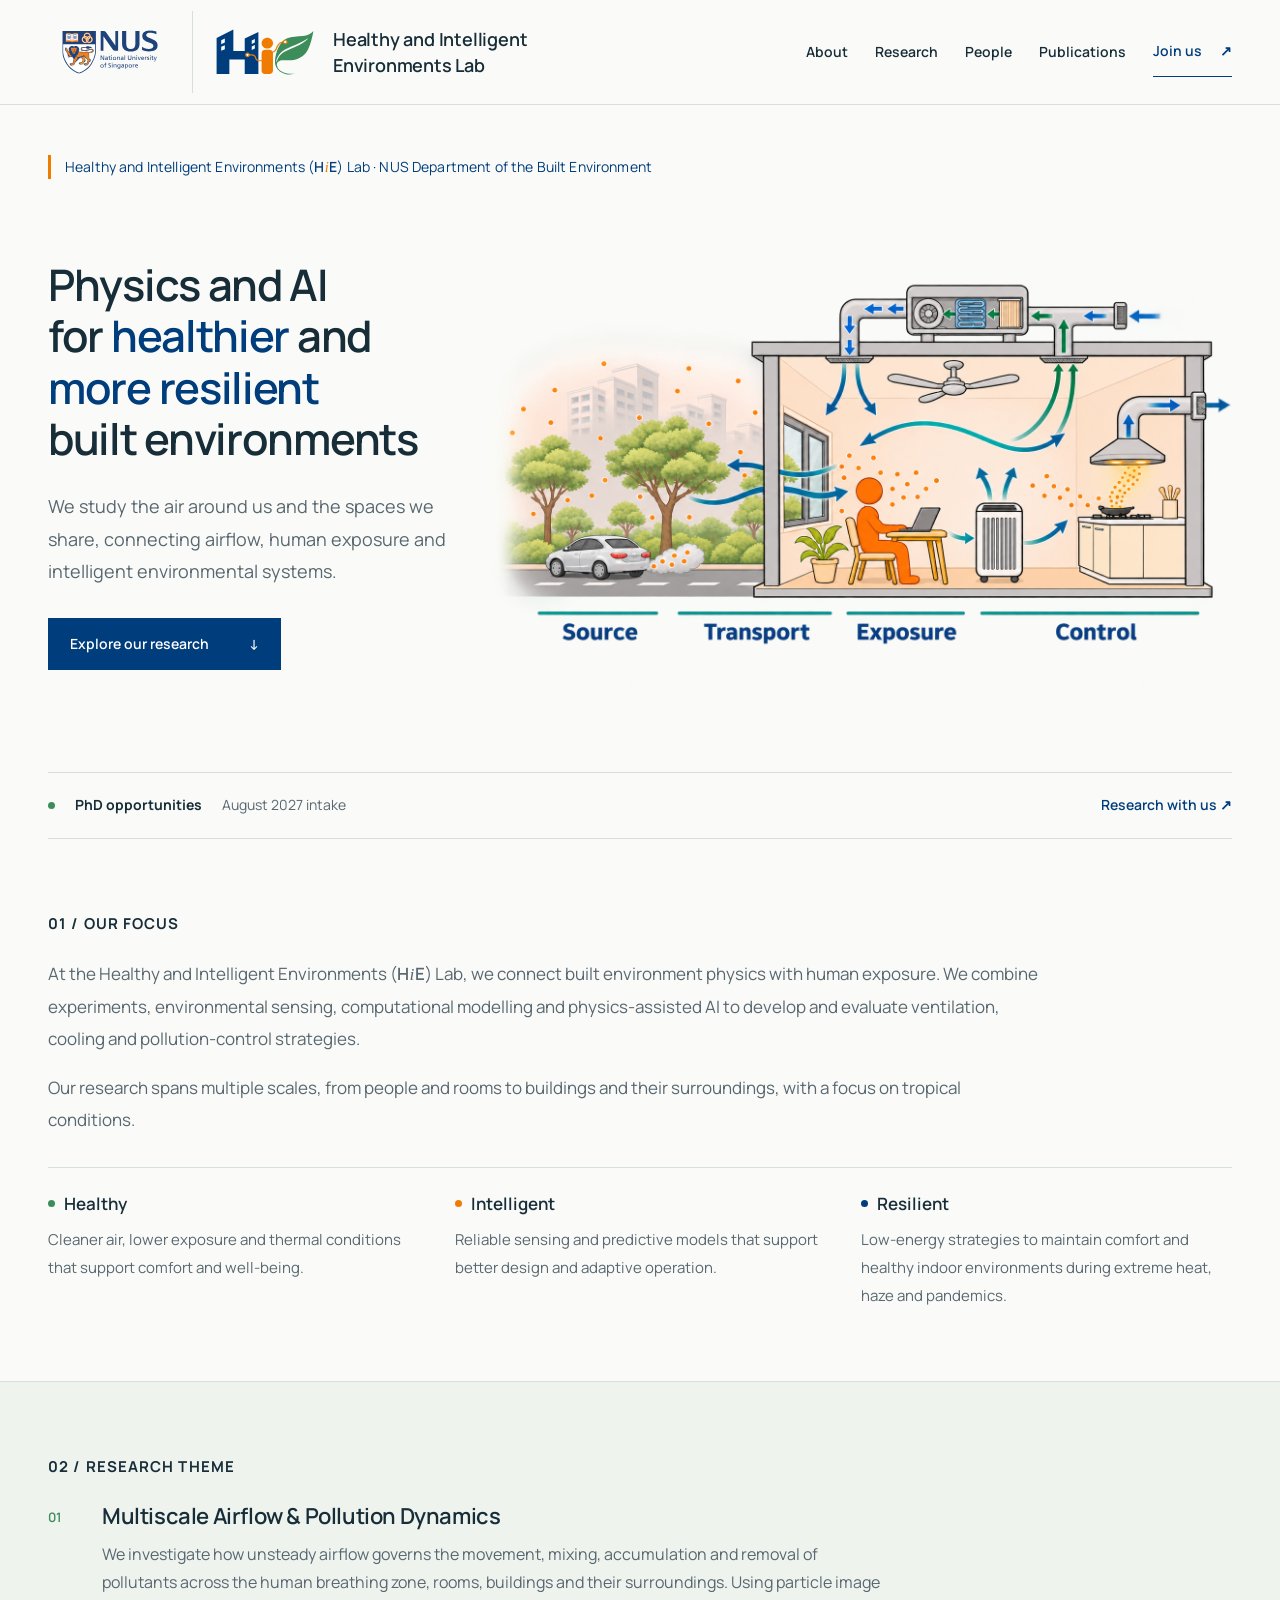
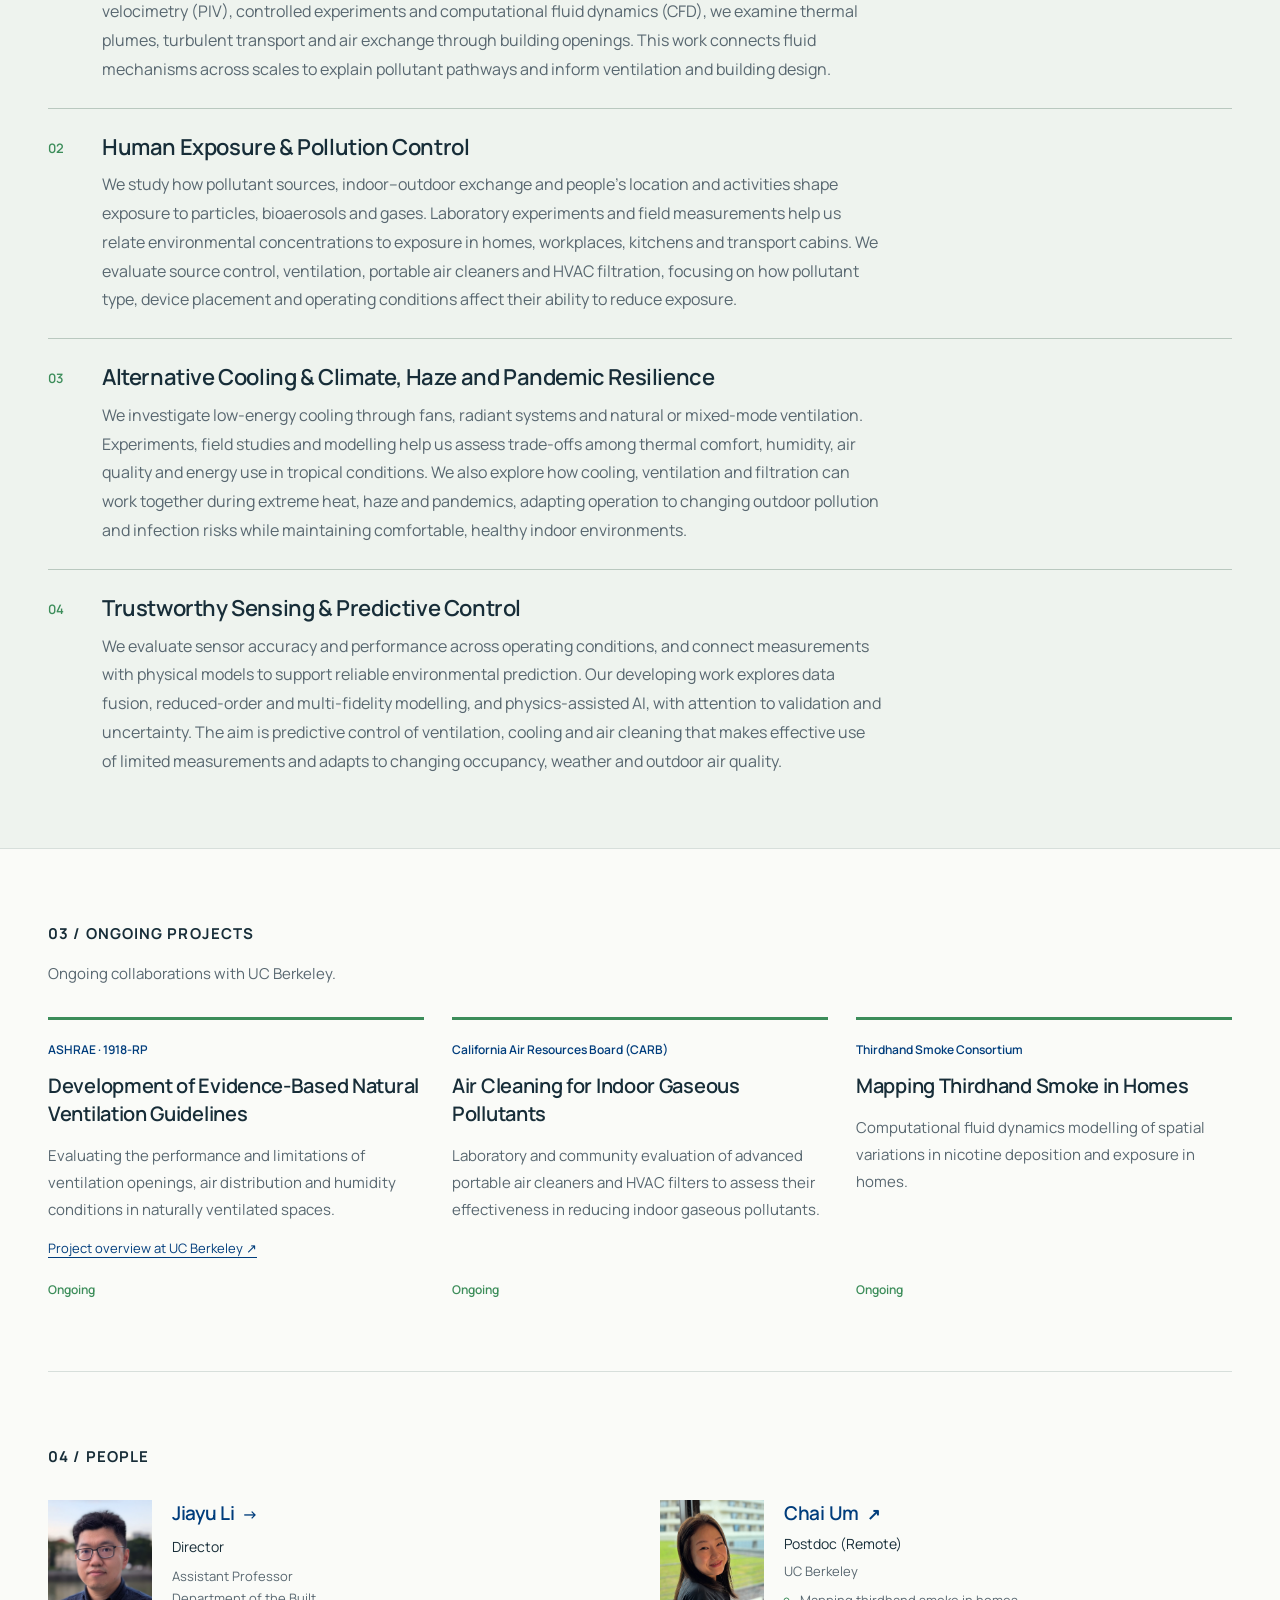
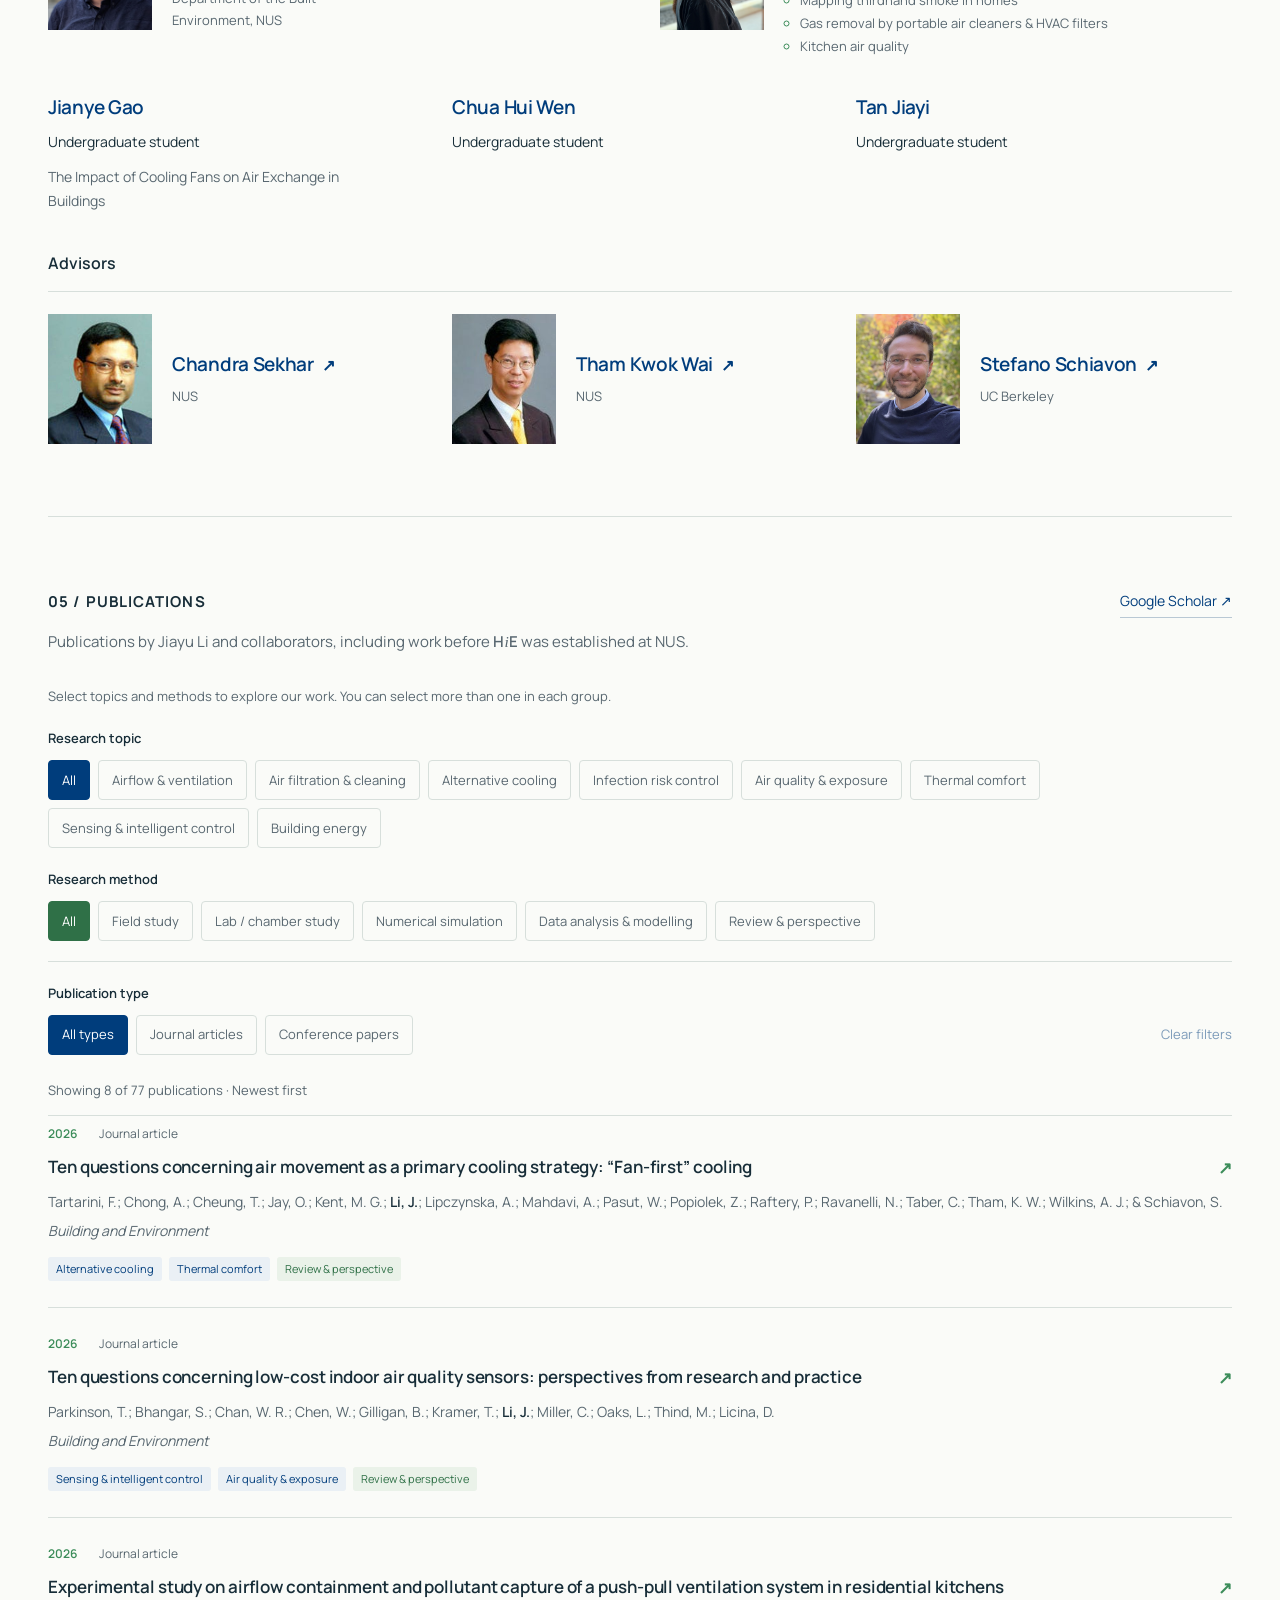
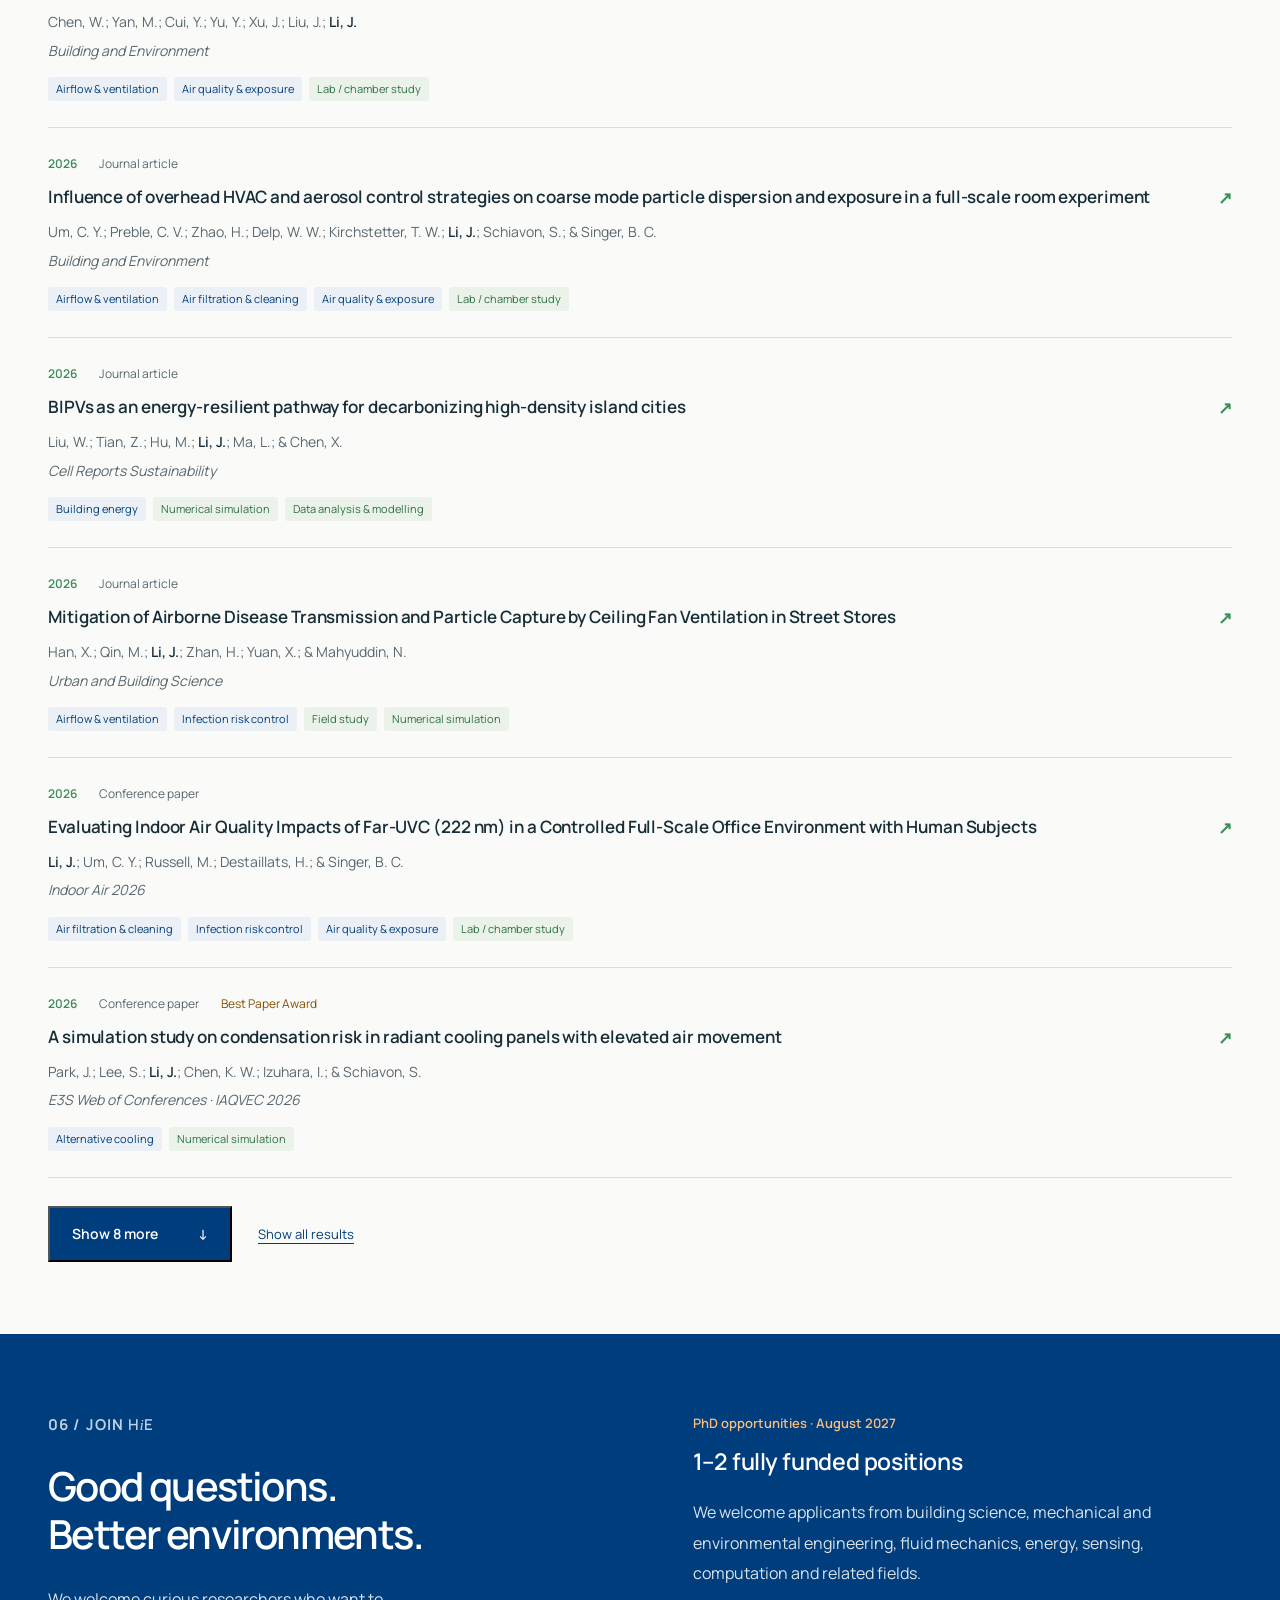
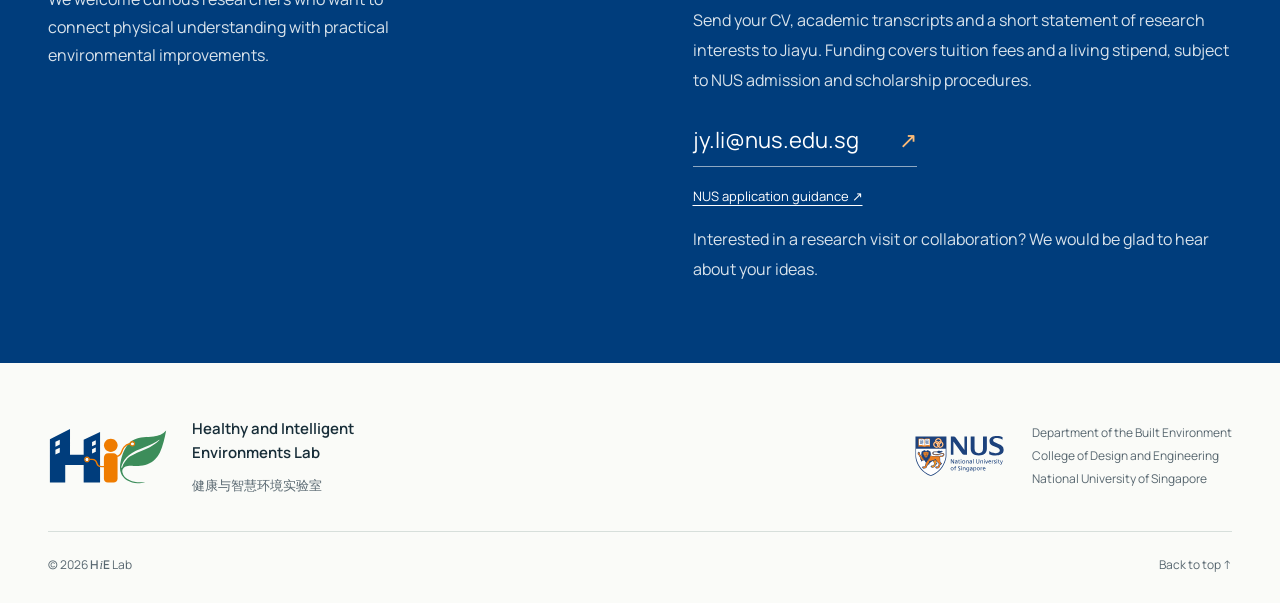
==== commit b5146aec: "Sync research wording and temporarily remove partners section" ====
--- a/docs/index.html
+++ b/docs/index.html
@@ -107,7 +107,7 @@
             <span class="theme-number" aria-hidden="true">01</span>
             <div>
               <h3>Multiscale Airflow &amp; Pollution Dynamics</h3>
-              <p>We investigate how unsteady airflow governs the movement, mixing, accumulation and removal of pollutants across the human breathing zone, rooms, buildings and their surroundings. Using particle image velocimetry (PIV), controlled experiments and computational fluid dynamics (CFD), we examine thermal plumes, turbulent transport and air exchange through building openings. This work connects physical mechanisms across scales to explain pollutant pathways and inform ventilation and building design.</p>
+              <p>We investigate how unsteady airflow governs the movement, mixing, accumulation and removal of pollutants across the human breathing zone, rooms, buildings and their surroundings. Using particle image velocimetry (PIV), controlled experiments and computational fluid dynamics (CFD), we examine thermal plumes, turbulent transport and air exchange through building openings. This work connects fluid mechanisms across scales to explain pollutant pathways and inform ventilation and building design.</p>
             </div>
           </li>
           <li>
@@ -797,32 +797,9 @@
       </div>
     </section>
 
-    <section class="section wrap partners" id="partners" aria-labelledby="partners-title">
-      <h2 class="eyebrow" id="partners-title">06 / Partners &amp; Collaborators</h2>
-      <p class="partners-intro">Collaborations across current and prior appointments.</p>
-      <ul class="partner-list">
-        <li><a class="partner-link" href="https://www.nea.gov.sg/" target="_blank" rel="noopener noreferrer" aria-label="National Environment Agency official website">
-          <span class="partner-mark"><img src="assets/partners/nea.png" width="218" height="83" alt="National Environment Agency" loading="lazy"></span>
-          <span class="partner-name">NEA <span aria-hidden="true">↗</span></span>
-        </a></li>
-        <li><a class="partner-link" href="https://www.berkeley.edu/" target="_blank" rel="noopener noreferrer" aria-label="UC Berkeley official website">
-          <span class="partner-mark partner-mark-reverse"><img src="assets/partners/uc-berkeley.png" width="800" height="150" alt="UC Berkeley" loading="lazy"></span>
-          <span class="partner-name">UC Berkeley <span aria-hidden="true">↗</span></span>
-        </a></li>
-        <li><a class="partner-link" href="https://www.kajima.co.jp/english/" target="_blank" rel="noopener noreferrer" aria-label="Kajima official website">
-          <span class="partner-mark"><img src="assets/partners/kajima.svg" width="140" height="44" alt="Kajima" loading="lazy"></span>
-          <span class="partner-name">Kajima <span aria-hidden="true">↗</span></span>
-        </a></li>
-        <li><a class="partner-link" href="https://www.fotile.com/" target="_blank" rel="noopener noreferrer" aria-label="FOTILE official website">
-          <span class="partner-mark"><img src="assets/partners/fotile.png" width="450" height="80" alt="FOTILE" loading="lazy"></span>
-          <span class="partner-name">FOTILE <span aria-hidden="true">↗</span></span>
-        </a></li>
-      </ul>
-    </section>
-
     <section class="join-band" id="join" aria-labelledby="join-title">
       <div class="wrap join-layout">
-        <div><p class="eyebrow">07 / Join <span class="hie-wordmark">H<span class="hie-wordmark-i">i</span>E</span></p><h2 id="join-title">Good questions.<br>Better environments.</h2><p class="join-intro">We welcome curious researchers who want to connect physical understanding with practical environmental improvements.</p></div>
+        <div><p class="eyebrow">06 / Join <span class="hie-wordmark">H<span class="hie-wordmark-i">i</span>E</span></p><h2 id="join-title">Good questions.<br>Better environments.</h2><p class="join-intro">We welcome curious researchers who want to connect physical understanding with practical environmental improvements.</p></div>
         <div class="join-content"><p class="opening">PhD opportunities · August 2027</p><h3>1–2 fully funded positions</h3><p>We welcome applicants from building science, mechanical and environmental engineering, fluid mechanics, energy, sensing, computation and related fields.</p><p>Send your CV, academic transcripts and a short statement of research interests to Jiayu. Funding covers tuition fees and a living stipend, subject to NUS admission and scholarship procedures.</p><a class="contact-link" href="mailto:jy.li@nus.edu.sg?subject=HiE%20PhD%202027%20%E2%80%93%20Name%20%E2%80%93%20Institution">jy.li@nus.edu.sg <span aria-hidden="true">↗</span></a><div class="join-links"><a href="https://cde.nus.edu.sg/graduate/graduate-programmes-by-research/how-to-apply/" target="_blank" rel="noopener noreferrer">NUS application guidance ↗</a></div><p class="collaboration-note">Interested in a research visit or collaboration? We would be glad to hear about your ideas.</p></div>
       </div>
     </section>
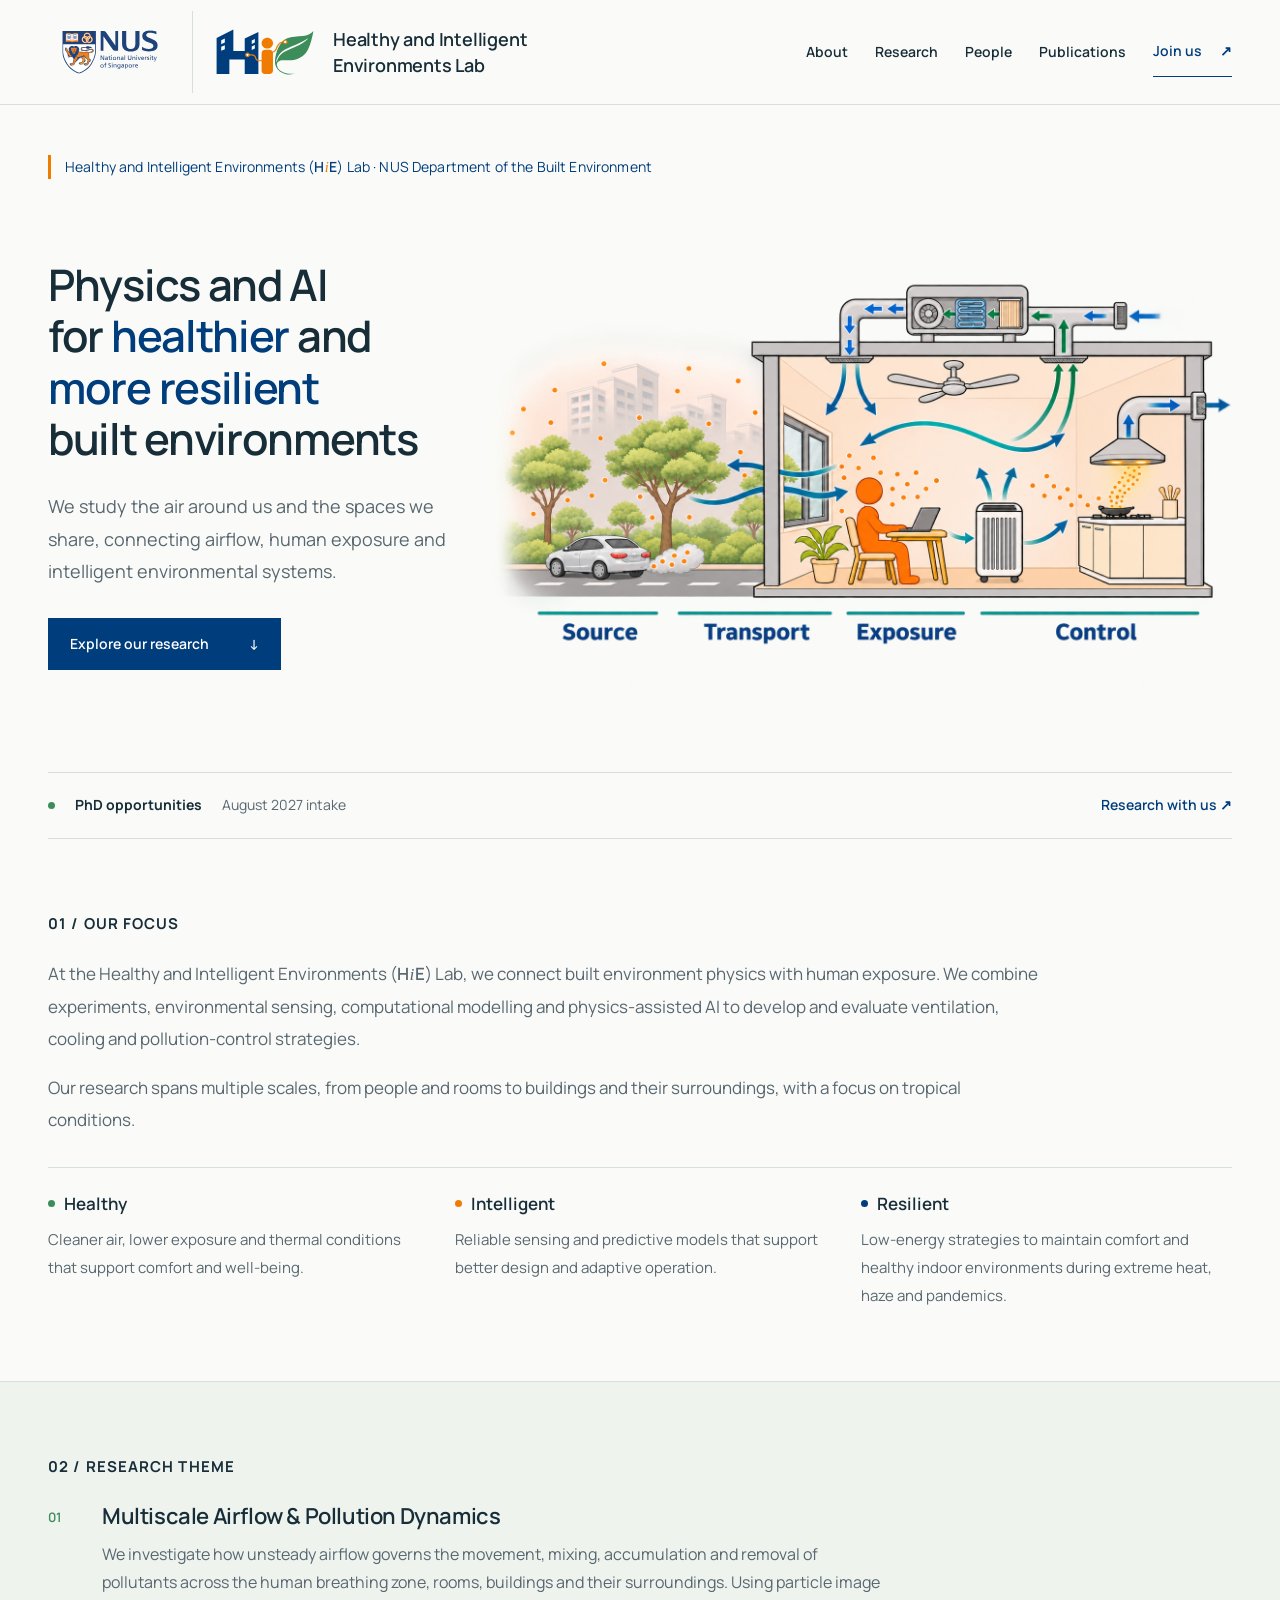
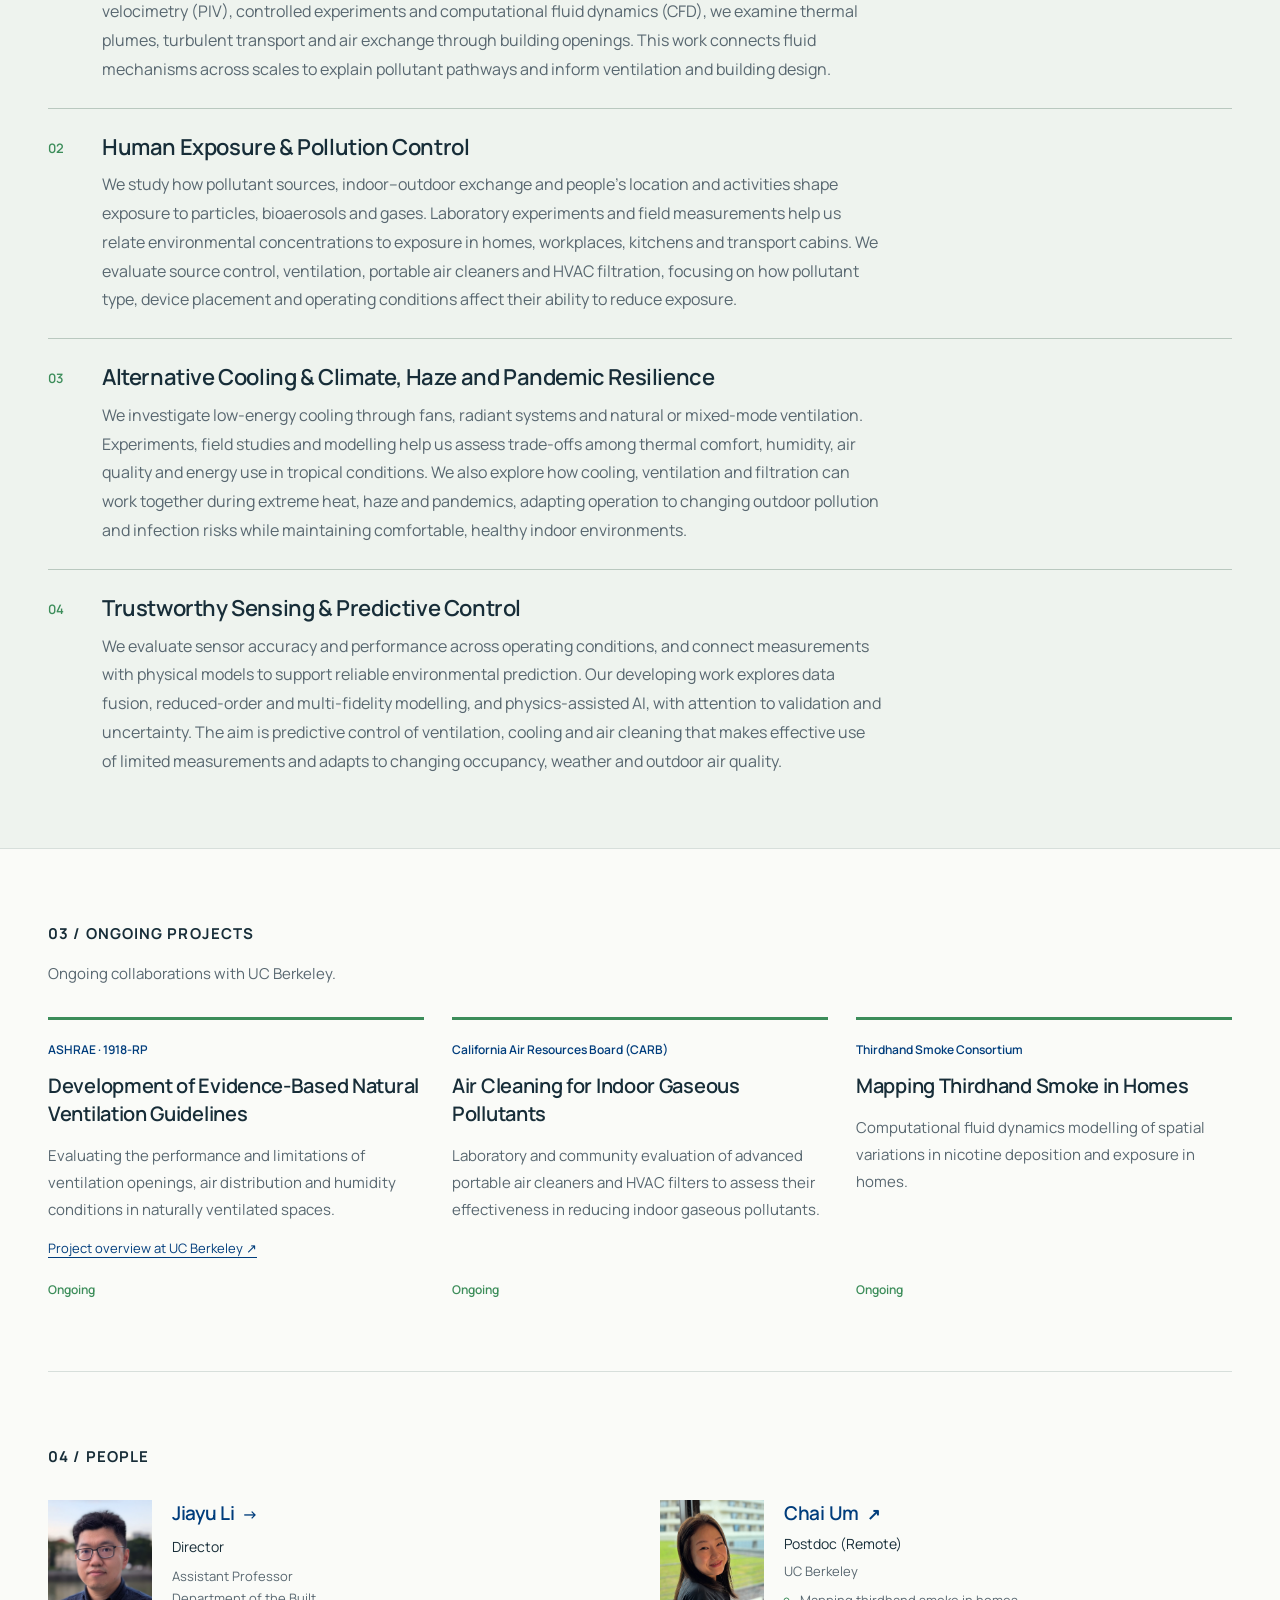
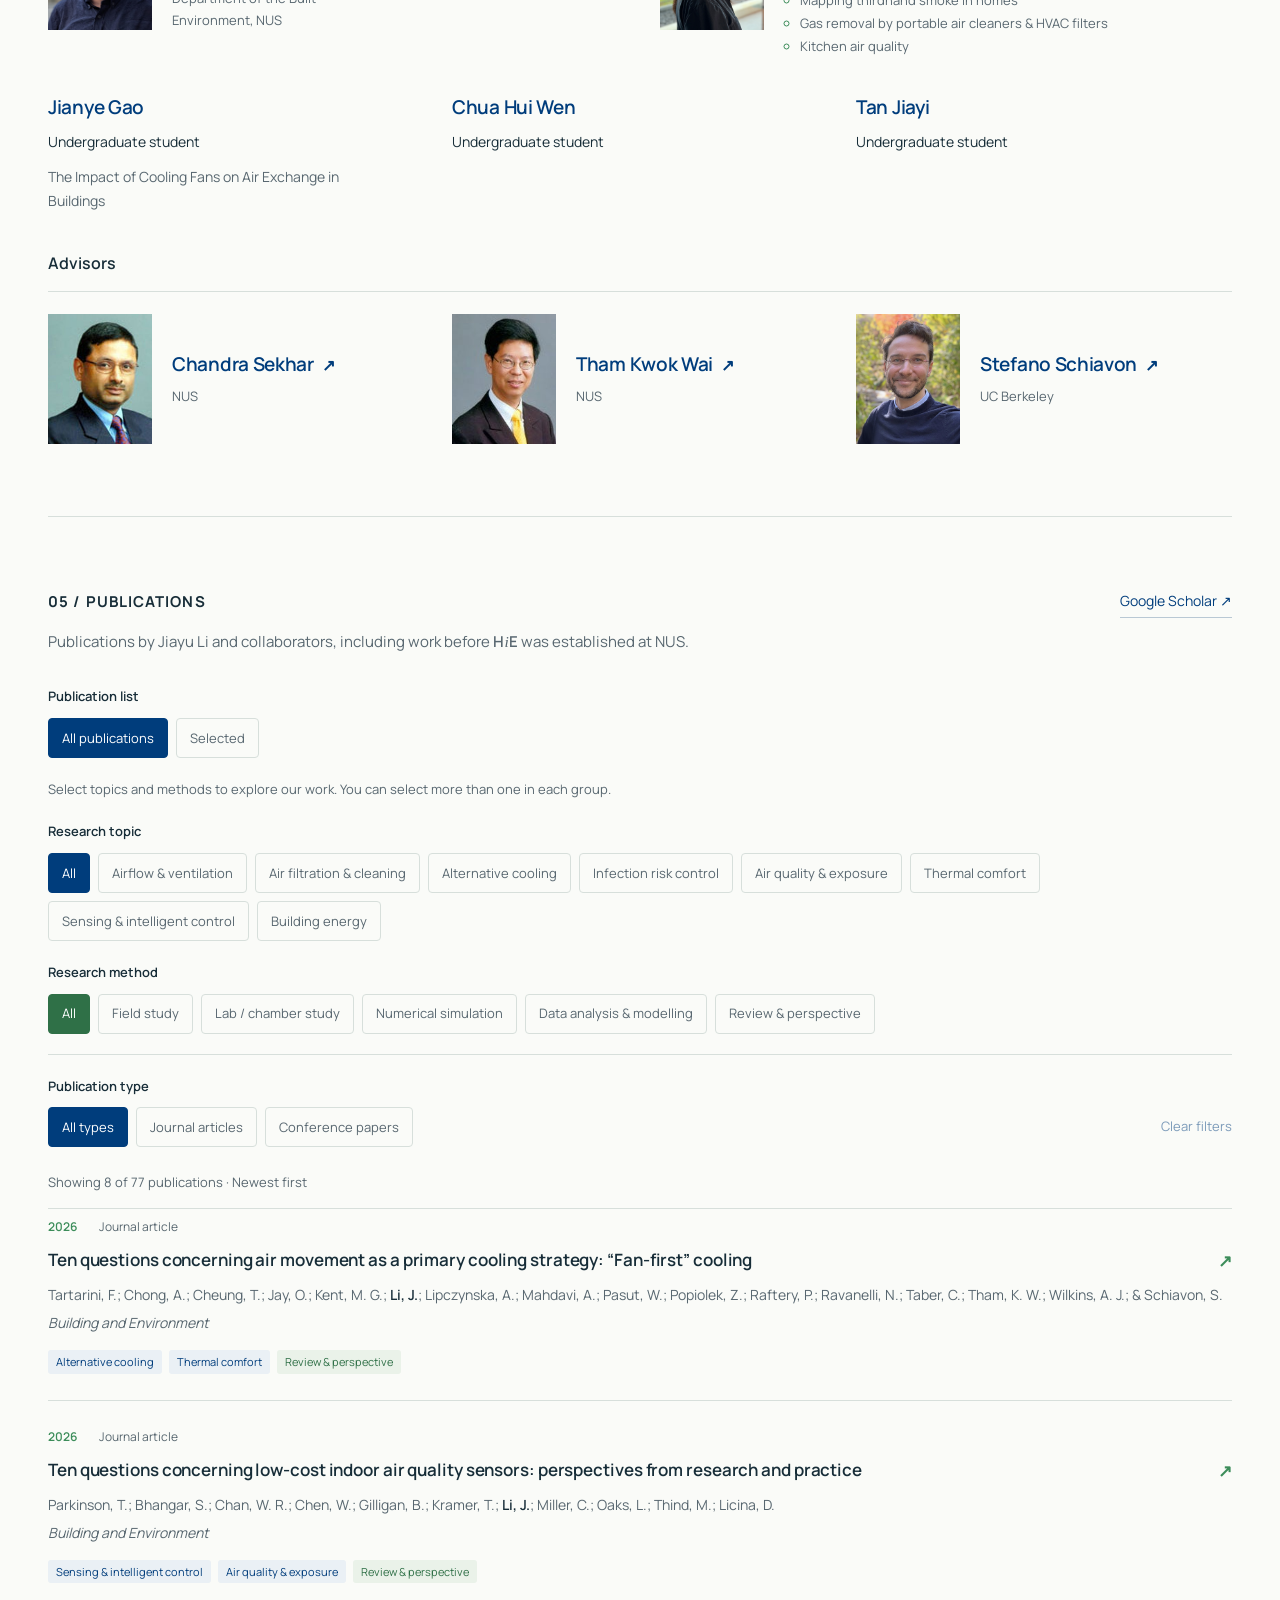
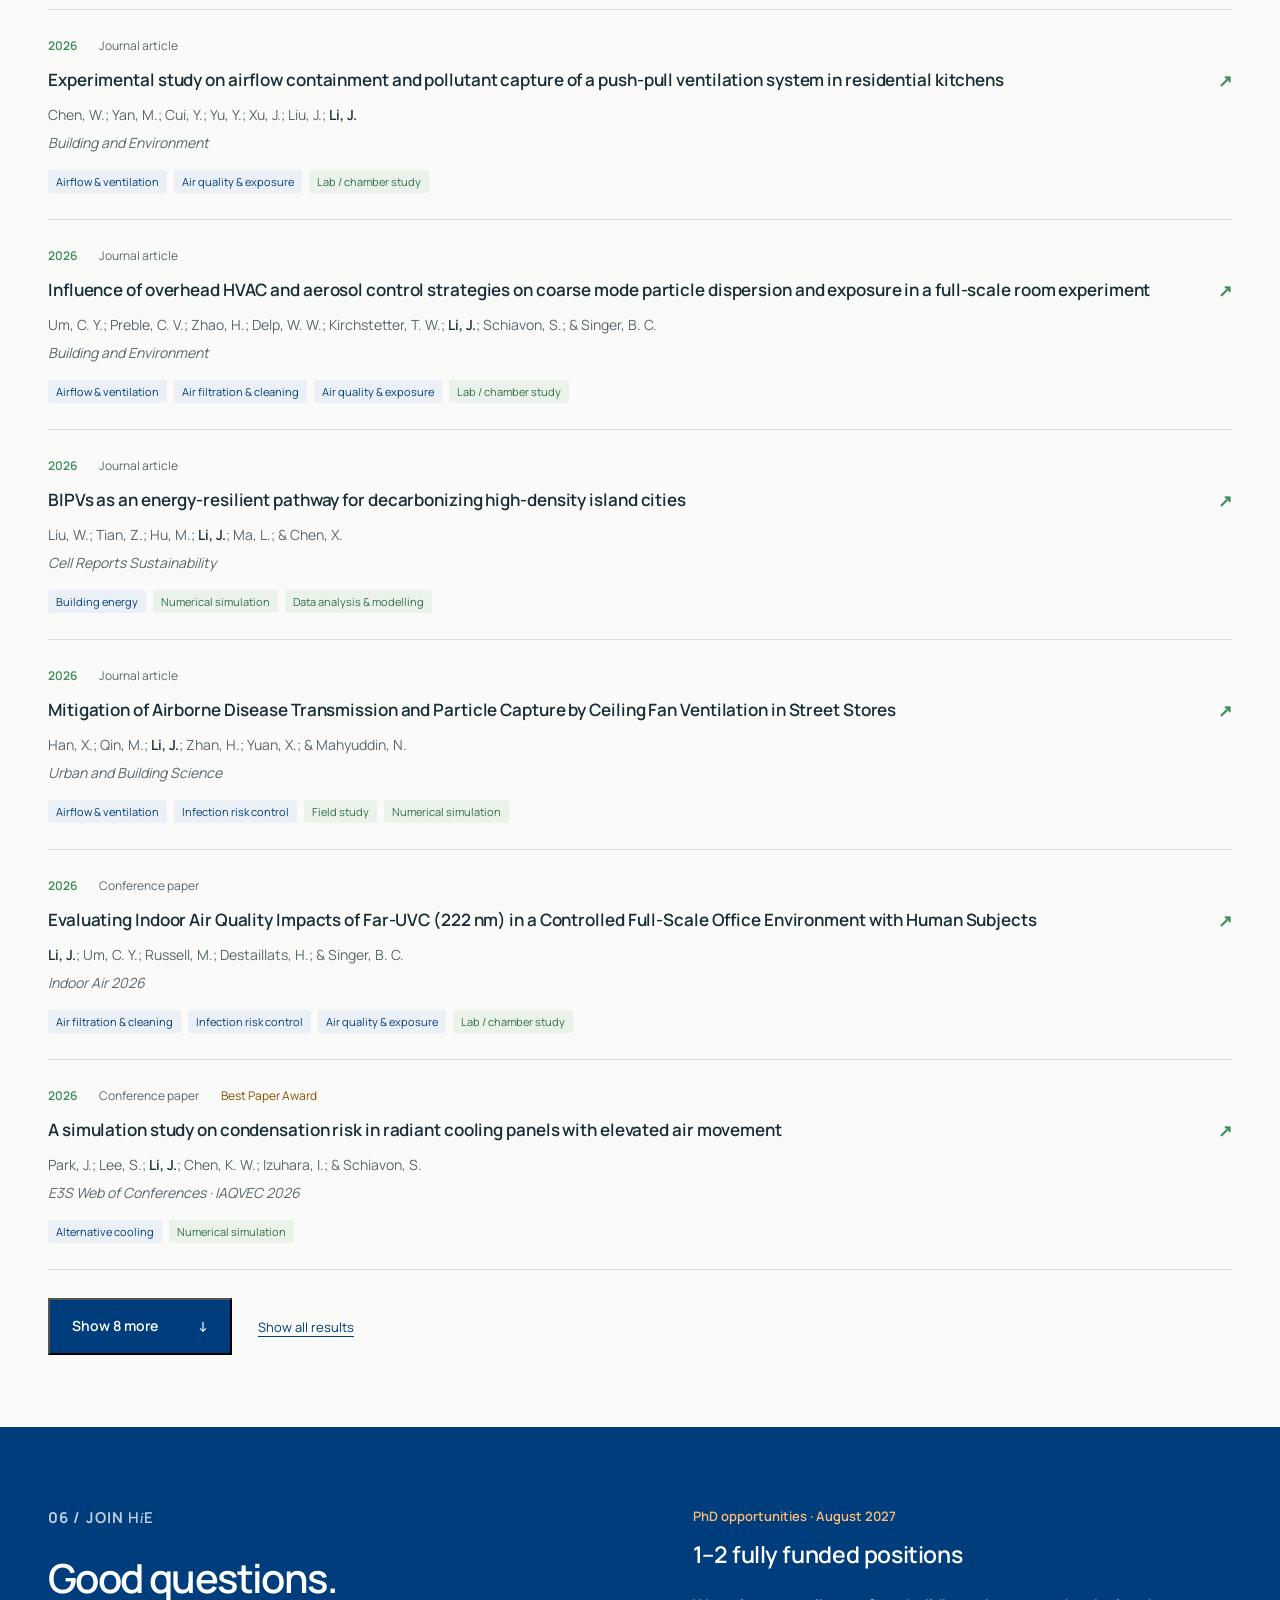
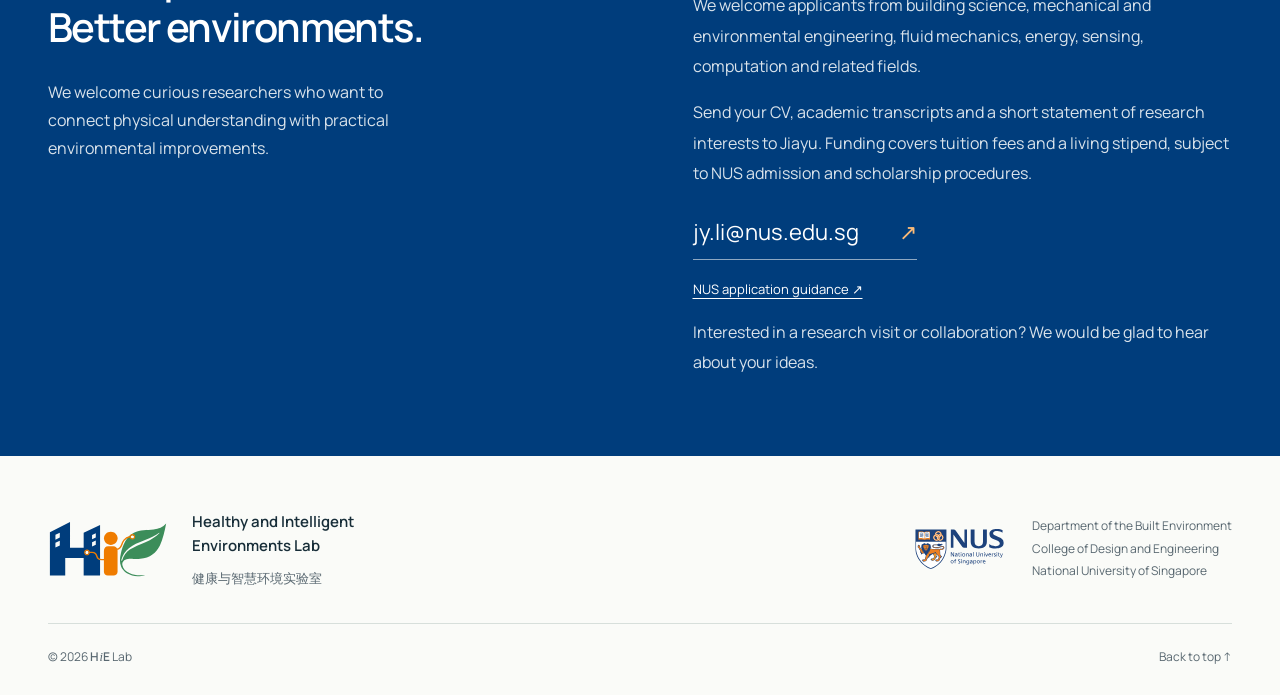
==== commit 436225c9: "Add Selected publications from the NUS profile and Ten Questions papers" ====
--- a/docs/index.html
+++ b/docs/index.html
@@ -20,7 +20,7 @@
   <meta name="twitter:card" content="summary">
   <link rel="icon" href="assets/hie-logo.svg" type="image/svg+xml">
   <link rel="stylesheet" href="style.css">
-  <script src="main.js" defer></script>
+  <script src="main.js?v=20261115-selected" defer></script>
   <script type="application/ld+json">
   {
     "@context": "https://schema.org",
@@ -230,6 +230,13 @@
         <a class="text-link" href="https://scholar.google.com/citations?user=yG-ViIwAAAAJ&amp;hl=en" target="_blank" rel="noopener noreferrer">Google Scholar ↗</a>
       </div>
       <div class="publication-controls" hidden>
+        <fieldset class="publication-filter-group" id="publication-view">
+          <legend>Publication list</legend>
+          <div class="filter-buttons">
+            <button type="button" class="filter-button" data-publication-view="all" aria-pressed="true" aria-controls="publication-list">All publications</button>
+            <button type="button" class="filter-button" data-publication-view="selected" aria-pressed="false" aria-controls="publication-list">Selected</button>
+          </div>
+        </fieldset>
         <p class="filter-hint" id="publication-filter-hint">Select topics and methods to explore our work. You can select more than one in each group.</p>
         <fieldset class="publication-filter-group" data-filter-group="topics">
           <legend>Research topic</legend>
@@ -250,14 +257,14 @@
         <p class="publication-count" id="publication-count" role="status" aria-live="polite" aria-atomic="true"></p>
       </div>
       <ol class="paper-list" id="publication-list" aria-label="Publications, newest first">
-        <li id="paper-j57" data-topics="cooling comfort" data-methods="review" data-type="journal" tabindex="-1">
+        <li id="paper-j57" data-selected="true" data-topics="cooling comfort" data-methods="review" data-type="journal" tabindex="-1">
           <div class="paper-meta"><span>2026</span><span>Journal article</span></div>
           <h3><a href="https://doi.org/10.1016/j.buildenv.2026.115218" target="_blank" rel="noopener noreferrer">Ten questions concerning air movement as a primary cooling strategy: “Fan-first” cooling<span aria-hidden="true">↗</span></a></h3>
           <p class="paper-authors">Tartarini, F.; Chong, A.; Cheung, T.; Jay, O.; Kent, M. G.; <strong>Li, J.</strong>; Lipczynska, A.; Mahdavi, A.; Pasut, W.; Popiolek, Z.; Raftery, P.; Ravanelli, N.; Taber, C.; Tham, K. W.; Wilkins, A. J.; &amp; Schiavon, S.</p>
           <p class="paper-venue"><em>Building and Environment</em></p>
           <div class="paper-tags" aria-label="Research topics and methods"><span class="paper-tag">Alternative cooling</span><span class="paper-tag">Thermal comfort</span><span class="paper-tag paper-tag-method">Review &amp; perspective</span></div>
         </li>
-        <li id="paper-j56" data-topics="sensing exposure" data-methods="review" data-type="journal" tabindex="-1">
+        <li id="paper-j56" data-selected="true" data-topics="sensing exposure" data-methods="review" data-type="journal" tabindex="-1">
           <div class="paper-meta"><span>2026</span><span>Journal article</span></div>
           <h3><a href="https://doi.org/10.1016/j.buildenv.2026.114737" target="_blank" rel="noopener noreferrer">Ten questions concerning low-cost indoor air quality sensors: perspectives from research and practice<span aria-hidden="true">↗</span></a></h3>
           <p class="paper-authors">Parkinson, T.; Bhangar, S.; Chan, W. R.; Chen, W.; Gilligan, B.; Kramer, T.; <strong>Li, J.</strong>; Miller, C.; Oaks, L.; Thind, M.; Licina, D.</p>
@@ -306,7 +313,7 @@
           <p class="paper-venue"><em>E3S Web of Conferences · IAQVEC 2026</em></p>
           <div class="paper-tags" aria-label="Research topics and methods"><span class="paper-tag">Alternative cooling</span><span class="paper-tag paper-tag-method">Numerical simulation</span></div>
         </li>
-        <li id="paper-j51" data-topics="exposure sensing" data-methods="field" data-type="journal" tabindex="-1">
+        <li id="paper-j51" data-selected="true" data-topics="exposure sensing" data-methods="field" data-type="journal" tabindex="-1">
           <div class="paper-meta"><span>2025</span><span>Journal article</span></div>
           <h3><a href="https://doi.org/10.1016/j.atmosenv.2025.121142" target="_blank" rel="noopener noreferrer">Analysis of time- and size-resolved fluorescent biological aerosol particles in a subway station<span aria-hidden="true">↗</span></a></h3>
           <p class="paper-authors">Fan, Y.; Liu J.; Shang W.; &amp; <strong>Li, J.</strong></p>
@@ -334,7 +341,7 @@
           <p class="paper-venue"><em>CLIMA 2025</em></p>
           <div class="paper-tags" aria-label="Research topics and methods"><span class="paper-tag">Thermal comfort</span><span class="paper-tag">Sensing &amp; intelligent control</span><span class="paper-tag paper-tag-method">Data analysis &amp; modelling</span></div>
         </li>
-        <li id="paper-j48" data-topics="filtration exposure" data-methods="chamber" data-type="journal" tabindex="-1">
+        <li id="paper-j48" data-selected="true" data-topics="filtration exposure" data-methods="chamber" data-type="journal" tabindex="-1">
           <div class="paper-meta"><span>2024</span><span>Journal article</span></div>
           <h3><a href="https://doi.org/10.1016/j.indenv.2024.100047" target="_blank" rel="noopener noreferrer">Air Pollutant Exposure Concentrations from Cooking a Meal with a Gas or Induction Cooktop and the Effectiveness of Two Recirculating Range Hoods with Filters<span aria-hidden="true">↗</span></a></h3>
           <p class="paper-authors"><strong>Li, J.</strong>; Zhao, H.; Russell, M.; Delp, W. W.; Johnson, A.; Tang, X.; Walker, I. S.; Singer B. C.</p>
@@ -348,14 +355,14 @@
           <p class="paper-venue"><em>Buildings</em></p>
           <div class="paper-tags" aria-label="Research topics and methods"><span class="paper-tag">Thermal comfort</span><span class="paper-tag">Air quality &amp; exposure</span><span class="paper-tag paper-tag-method">Review &amp; perspective</span></div>
         </li>
-        <li id="paper-j46" data-topics="airflow infection" data-methods="chamber" data-type="journal" tabindex="-1">
+        <li id="paper-j46" data-selected="true" data-topics="airflow infection" data-methods="chamber" data-type="journal" tabindex="-1">
           <div class="paper-meta"><span>2024</span><span>Journal article</span></div>
           <h3><a href="https://doi.org/10.1016/j.indenv.2024.100039" target="_blank" rel="noopener noreferrer">Should we use ceiling fans indoors to reduce the risk of transmission of infectious aerosols?<span aria-hidden="true">↗</span></a></h3>
           <p class="paper-authors"><strong>Li, J.</strong>; Zuraimi, S.; &amp; Schiavon, S</p>
           <p class="paper-venue"><em>Indoor Environments</em></p>
           <div class="paper-tags" aria-label="Research topics and methods"><span class="paper-tag">Airflow &amp; ventilation</span><span class="paper-tag">Infection risk control</span><span class="paper-tag paper-tag-method">Lab / chamber study</span></div>
         </li>
-        <li id="paper-j45" data-topics="airflow" data-methods="chamber" data-type="journal" tabindex="-1">
+        <li id="paper-j45" data-selected="true" data-topics="airflow" data-methods="chamber" data-type="journal" tabindex="-1">
           <div class="paper-meta"><span>2024</span><span>Journal article</span></div>
           <h3><a href="https://doi.org/10.1016/j.buildenv.2024.111460" target="_blank" rel="noopener noreferrer">PIV experimental study on natural convective flows at high Rayleigh numbers in industrial buildings<span aria-hidden="true">↗</span></a></h3>
           <p class="paper-authors">Liu, J.; Liu J.; &amp; <strong>Li, J.</strong></p>
@@ -369,7 +376,7 @@
           <p class="paper-venue"><em>Indoor Environments</em></p>
           <div class="paper-tags" aria-label="Research topics and methods"><span class="paper-tag">Air filtration &amp; cleaning</span><span class="paper-tag">Infection risk control</span><span class="paper-tag paper-tag-method">Lab / chamber study</span></div>
         </li>
-        <li id="paper-j43" data-topics="infection" data-methods="field analysis" data-type="journal" tabindex="-1">
+        <li id="paper-j43" data-selected="true" data-topics="infection" data-methods="field analysis" data-type="journal" tabindex="-1">
           <div class="paper-meta"><span>2024</span><span>Journal article</span></div>
           <h3><a href="https://doi.org/10.1016/j.buildenv.2024.111909" target="_blank" rel="noopener noreferrer">A Case-Control Study of Behavioural and Built Environment Determinants of COVID-19 Transmission in Open-Air Markets and Food Centres in Singapore<span aria-hidden="true">↗</span></a></h3>
           <p class="paper-authors"><strong>Li, J.</strong>; Yang, J.; Unni, B.; Yap, R.; Lim, J.T.; Nazeem, M.; Shen, J.; Ng, L.C.; &amp; Sim, S.</p>
@@ -383,7 +390,7 @@
           <p class="paper-venue"><em>Science of the Total Environment</em></p>
           <div class="paper-tags" aria-label="Research topics and methods"><span class="paper-tag">Air quality &amp; exposure</span><span class="paper-tag paper-tag-method">Field study</span></div>
         </li>
-        <li id="paper-j41" data-topics="cooling comfort energy" data-methods="field" data-type="journal" tabindex="-1">
+        <li id="paper-j41" data-selected="true" data-topics="cooling comfort energy" data-methods="field" data-type="journal" tabindex="-1">
           <div class="paper-meta"><span>2024</span><span>Journal article</span></div>
           <h3><a href="https://doi.org/10.1016/j.enbuild.2024.114487" target="_blank" rel="noopener noreferrer">Comparison of the environmental, energy, and thermal comfort performance of air and radiant cooling systems in a zero-energy office building in Singapore<span aria-hidden="true">↗</span></a></h3>
           <p class="paper-authors"><strong>Li, J.</strong>; Pantelic, J.; Merchant, C. B.; Chen, K. W.; Izuhara, I.; Yuki, R.; Meggers, F. M.; &amp; Schiavon, S.</p>
@@ -446,7 +453,7 @@
           <p class="paper-venue"><em>Building and Environment</em></p>
           <div class="paper-tags" aria-label="Research topics and methods"><span class="paper-tag">Airflow &amp; ventilation</span><span class="paper-tag">Infection risk control</span><span class="paper-tag paper-tag-method">Field study</span></div>
         </li>
-        <li id="paper-j36" data-topics="exposure sensing" data-methods="field" data-type="journal" tabindex="-1">
+        <li id="paper-j36" data-selected="true" data-topics="exposure sensing" data-methods="field" data-type="journal" tabindex="-1">
           <div class="paper-meta"><span>2022</span><span>Journal article</span></div>
           <h3><a href="https://doi.org/10.1016/j.scitotenv.2022.157811" target="_blank" rel="noopener noreferrer">Diurnal trends of indoor and outdoor fluorescent biological aerosol particles in a tropical urban area<span aria-hidden="true">↗</span></a></h3>
           <p class="paper-authors"><strong>Li, J.</strong>; Zuraimi, S.; Schiavon, S.; Wan, M.P.; Xiong, J. &amp; Tham, K.W.</p>
@@ -530,7 +537,7 @@
           <p class="paper-venue"><em>Building and Environment</em></p>
           <div class="paper-tags" aria-label="Research topics and methods"><span class="paper-tag">Alternative cooling</span><span class="paper-tag paper-tag-method">Lab / chamber study</span></div>
         </li>
-        <li id="paper-j24" data-topics="exposure" data-methods="analysis" data-type="journal" tabindex="-1">
+        <li id="paper-j24" data-selected="true" data-topics="exposure" data-methods="analysis" data-type="journal" tabindex="-1">
           <div class="paper-meta"><span>2020</span><span>Journal article</span></div>
           <h3><a href="https://doi.org/10.4209/aaqr.2020.06.0303" target="_blank" rel="noopener noreferrer">Changes in air quality during the COVID-19 lockdown in Singapore and associations with human mobility trends<span aria-hidden="true">↗</span></a></h3>
           <p class="paper-authors"><strong>Li, J.</strong>; &amp; Tartarini, F.</p>
@@ -544,7 +551,7 @@
           <p class="paper-venue"><em>Building and Environment</em></p>
           <div class="paper-tags" aria-label="Research topics and methods"><span class="paper-tag">Air quality &amp; exposure</span><span class="paper-tag paper-tag-method">Lab / chamber study</span></div>
         </li>
-        <li id="paper-j22" data-topics="exposure sensing" data-methods="field" data-type="journal" tabindex="-1">
+        <li id="paper-j22" data-selected="true" data-topics="exposure sensing" data-methods="field" data-type="journal" tabindex="-1">
           <div class="paper-meta"><span>2020</span><span>Journal article</span></div>
           <h3><a href="https://doi.org/10.1111/ina.12678" target="_blank" rel="noopener noreferrer">Size‐resolved dynamics of indoor and outdoor fluorescent biological aerosol particles in a bedroom: A one‐month case study in Singapore<span aria-hidden="true">↗</span></a></h3>
           <p class="paper-authors"><strong>Li, J.</strong>; Wan, M.P.; Schiavon, S.; Tham, K.W.; Zuraimi, S.; Xiong, J.; Fang, M. &amp; Gall, E.</p>
@@ -572,7 +579,7 @@
           <p class="paper-venue"><em>Healthy Buildings 2019 Asia and Pacific Rim</em></p>
           <div class="paper-tags" aria-label="Research topics and methods"><span class="paper-tag">Air quality &amp; exposure</span><span class="paper-tag">Sensing &amp; intelligent control</span><span class="paper-tag paper-tag-method">Field study</span></div>
         </li>
-        <li id="paper-j21" data-topics="airflow" data-methods="chamber" data-type="journal" tabindex="-1">
+        <li id="paper-j21" data-selected="true" data-topics="airflow" data-methods="chamber" data-type="journal" tabindex="-1">
           <div class="paper-meta"><span>2018</span><span>Journal article</span></div>
           <h3><a href="https://doi.org/10.1016/j.ijheatmasstransfer.2018.07.138" target="_blank" rel="noopener noreferrer">Experimental study of human thermal plumes in a small space via large-scale TR PIV system<span aria-hidden="true">↗</span></a></h3>
           <p class="paper-authors"><strong>Li, J.</strong>; Liu, J.; Pei, J.; Mohanarangam, K.; &amp; Yang, W.</p>
@@ -635,7 +642,7 @@
           <p class="paper-venue"><em>Aerospace Science and Technology</em></p>
           <div class="paper-tags" aria-label="Research topics and methods"><span class="paper-tag">Airflow &amp; ventilation</span><span class="paper-tag paper-tag-method">Lab / chamber study</span></div>
         </li>
-        <li id="paper-j13" data-topics="airflow" data-methods="chamber" data-type="journal" tabindex="-1">
+        <li id="paper-j13" data-selected="true" data-topics="airflow" data-methods="chamber" data-type="journal" tabindex="-1">
           <div class="paper-meta"><span>2017</span><span>Journal article</span></div>
           <h3><a href="https://doi.org/10.1016/j.buildenv.2017.07.043" target="_blank" rel="noopener noreferrer">PIV experimental study of the large-scale dynamic airflow structures in an aircraft cabin: Swing and oscillation<span aria-hidden="true">↗</span></a></h3>
           <p class="paper-authors"><strong>Li, J.</strong>; Liu, J.; Wang, C.; Wesseling, M.; &amp; Müller, D.</p>
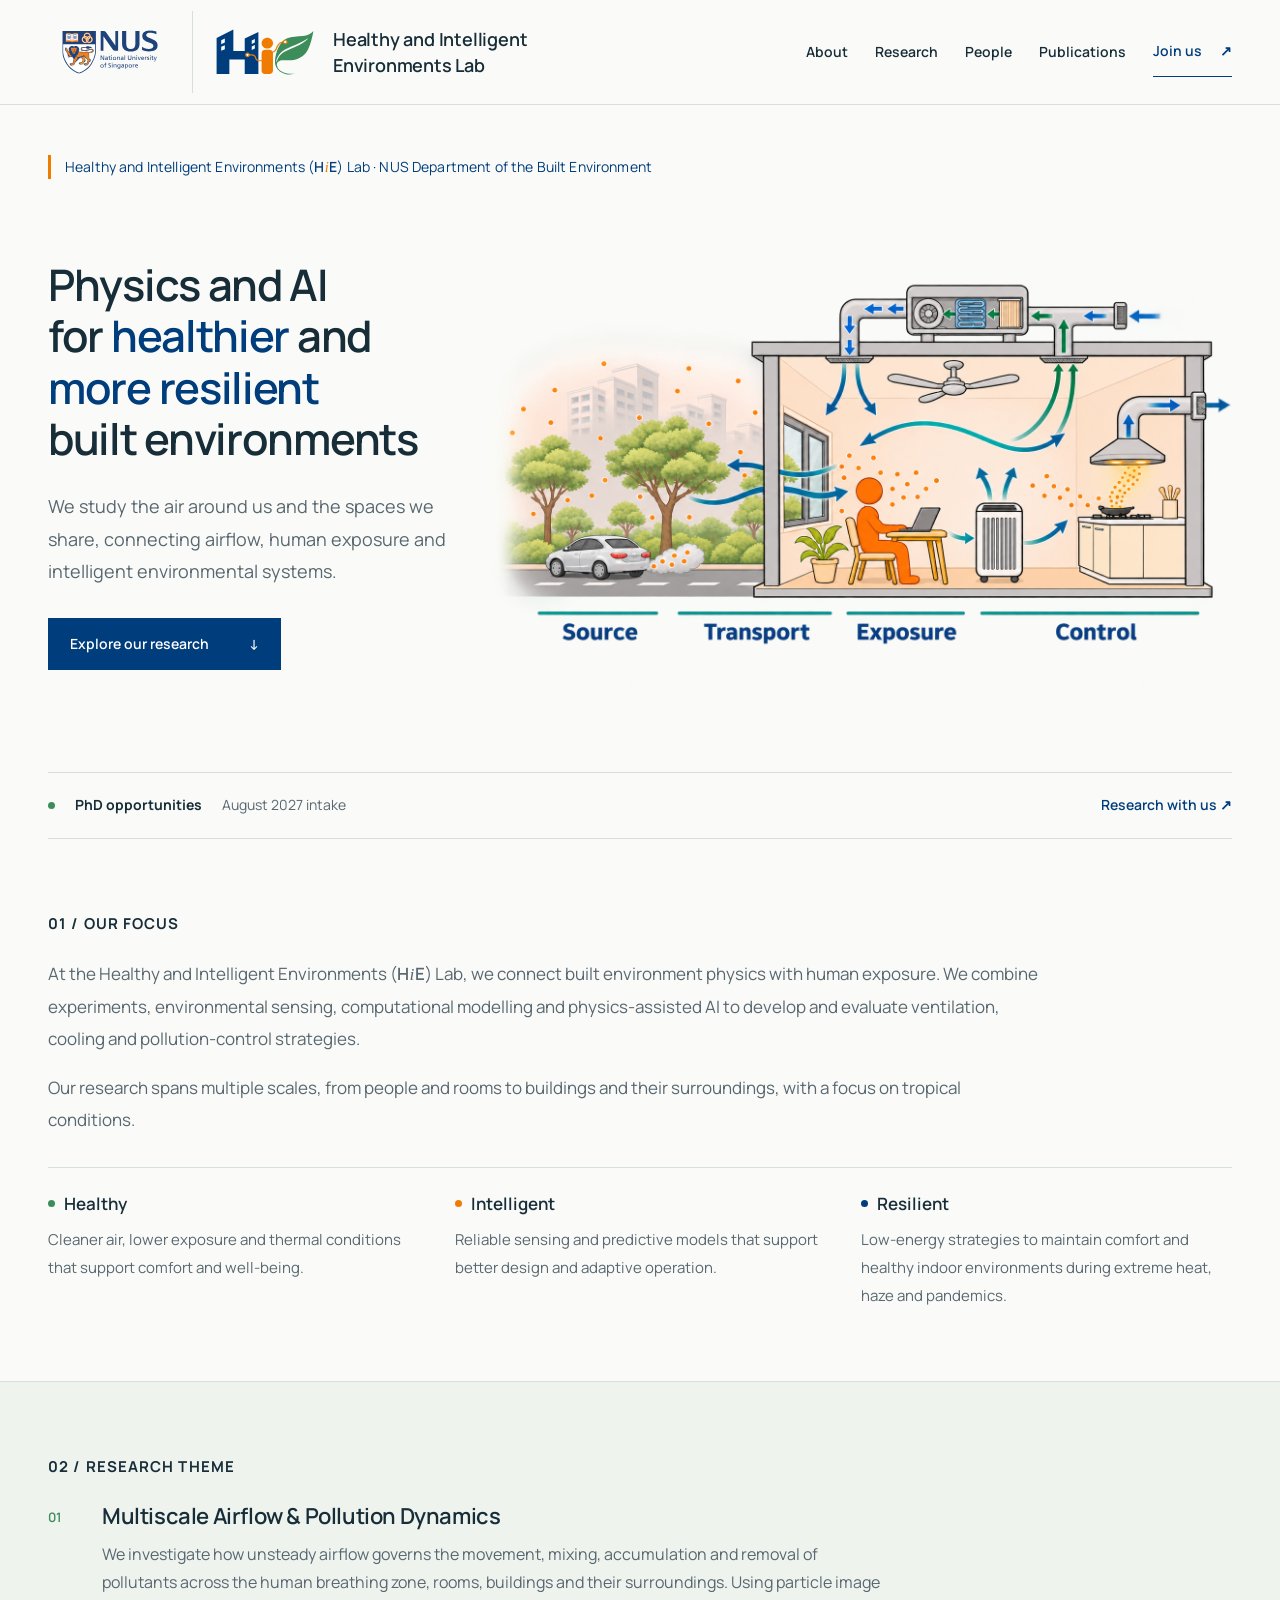
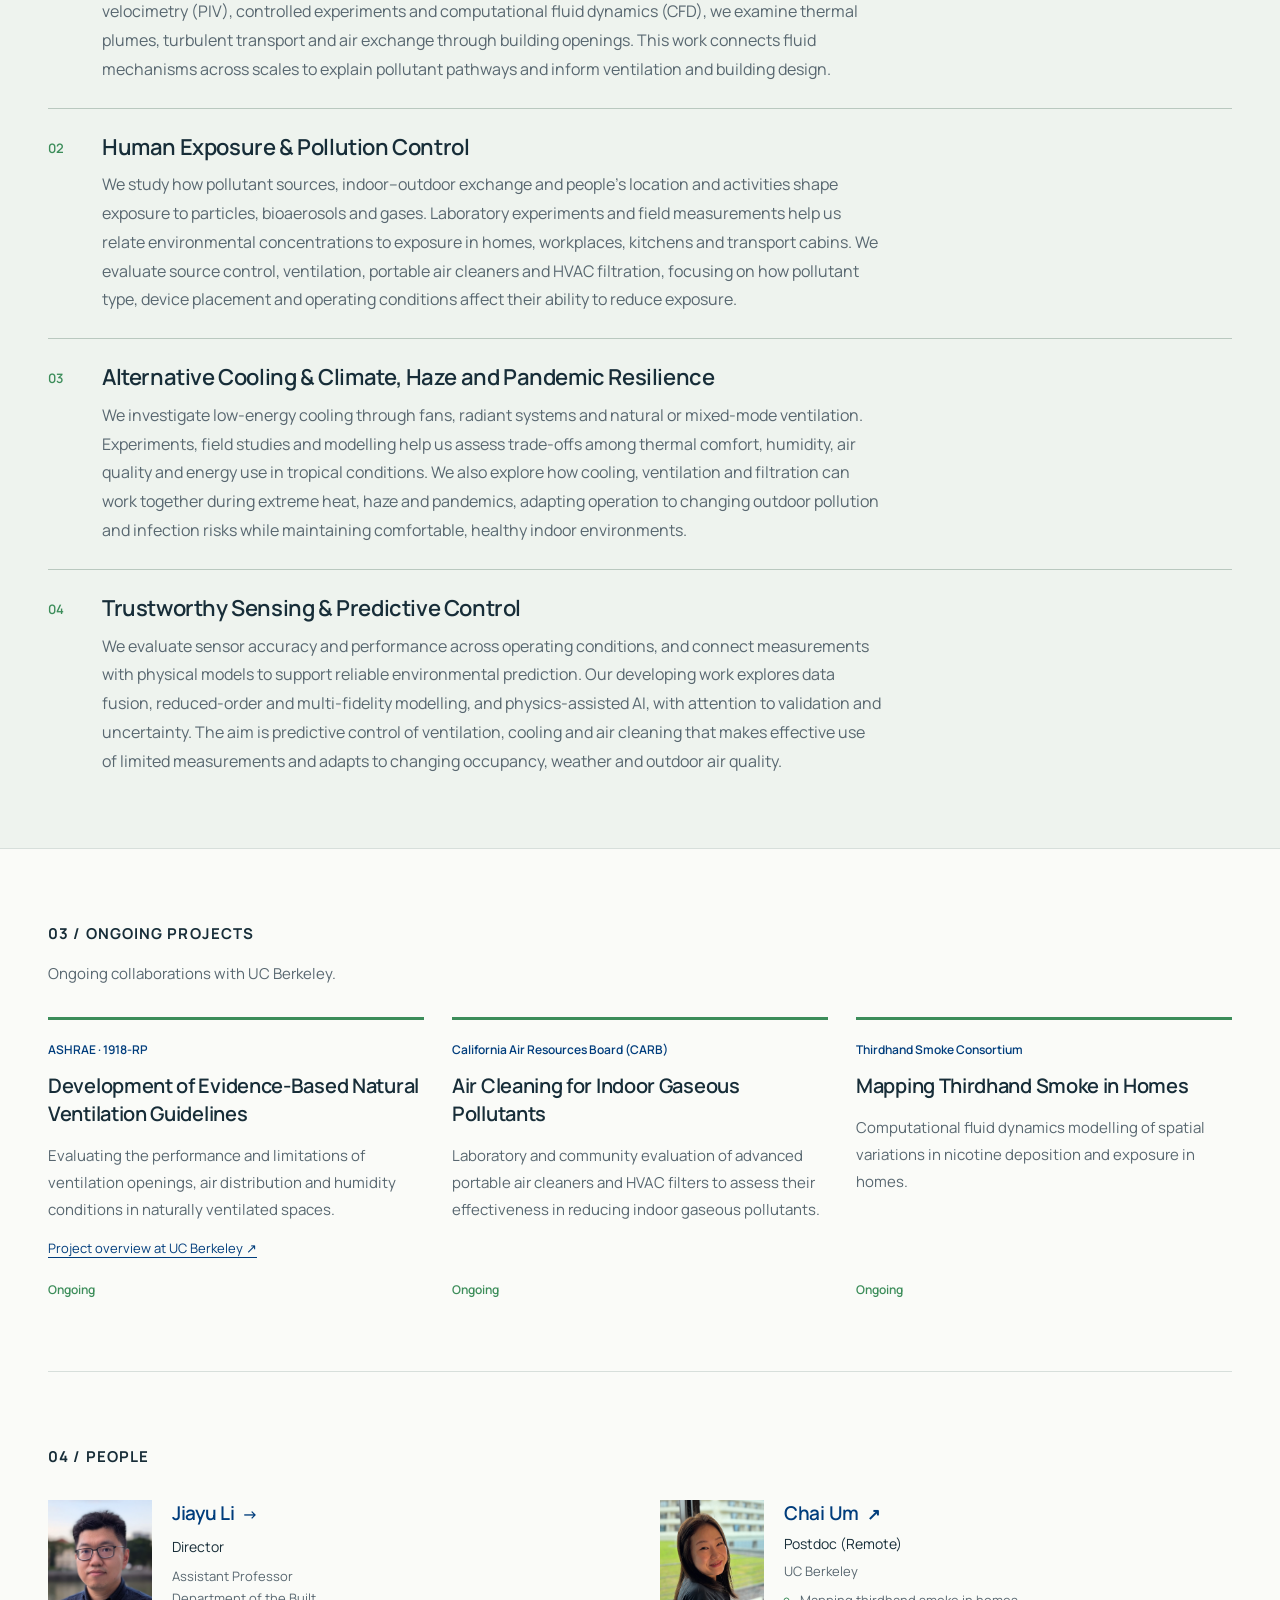
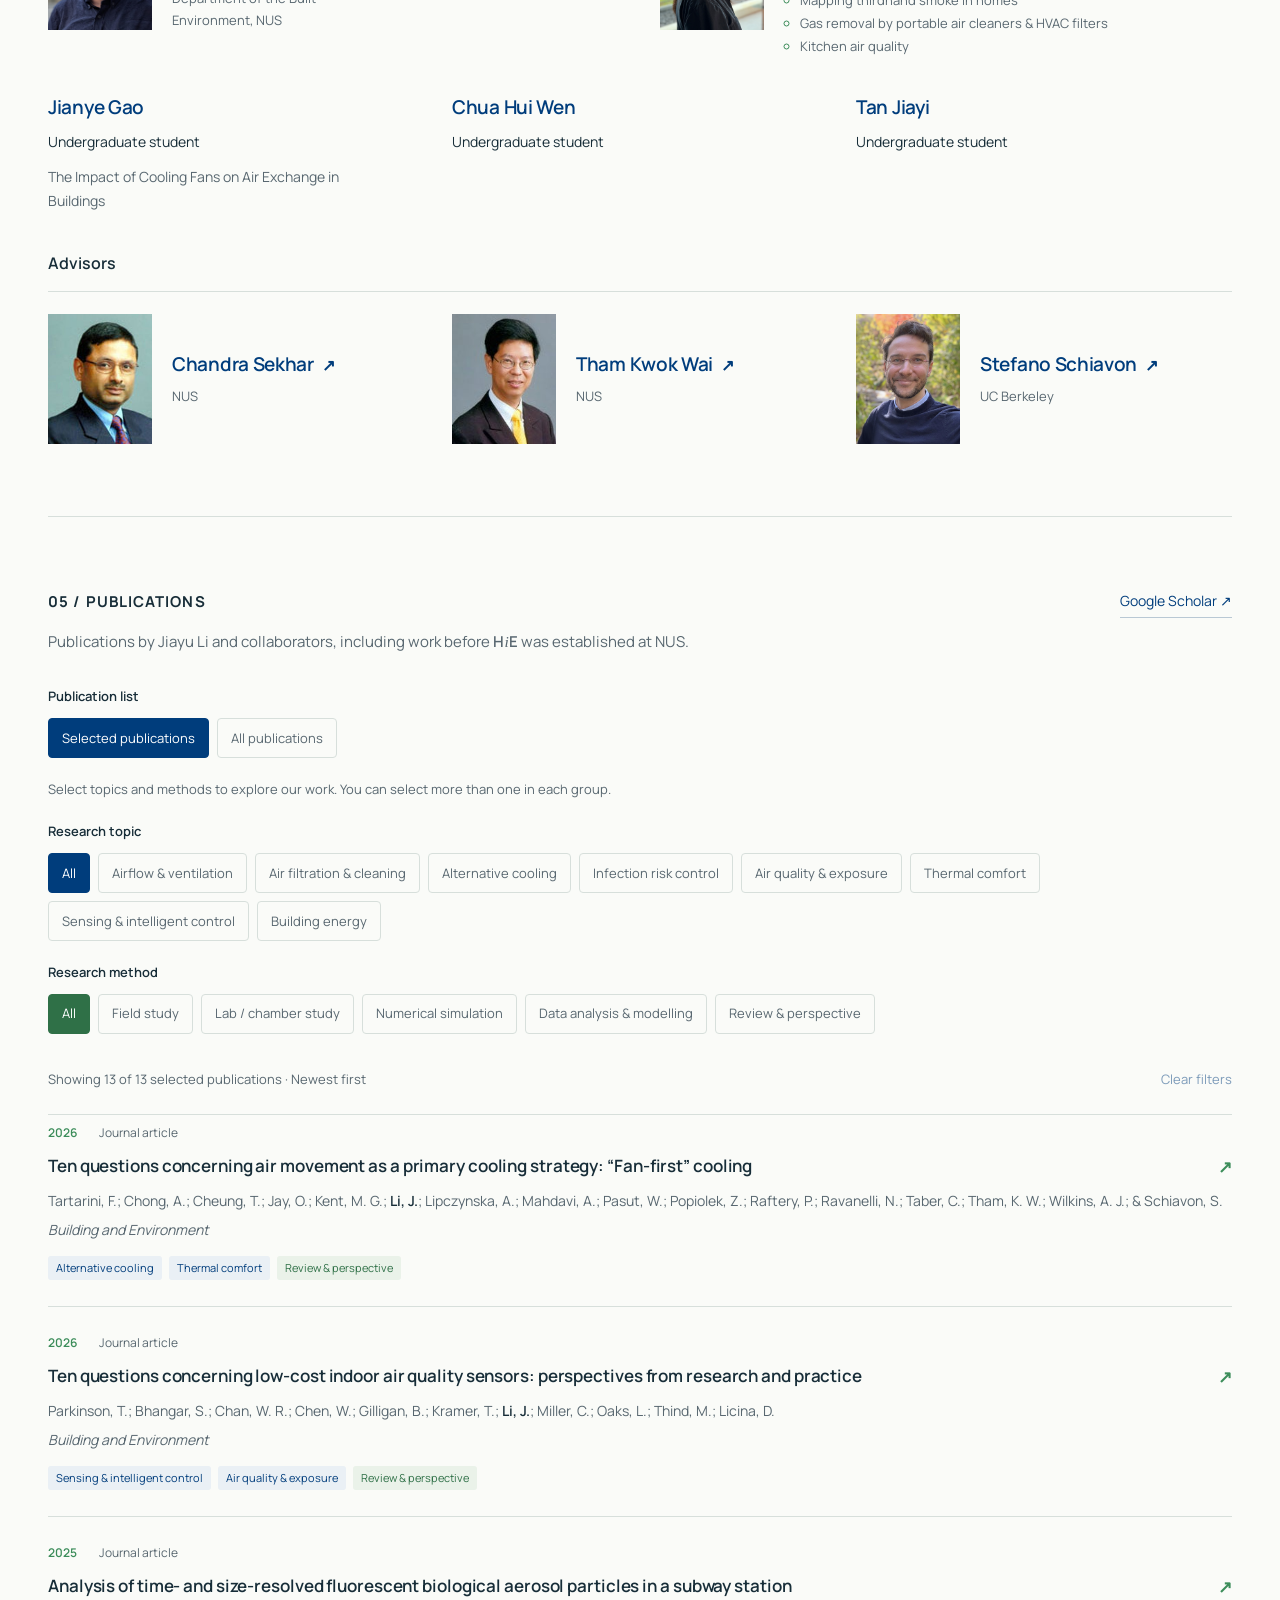
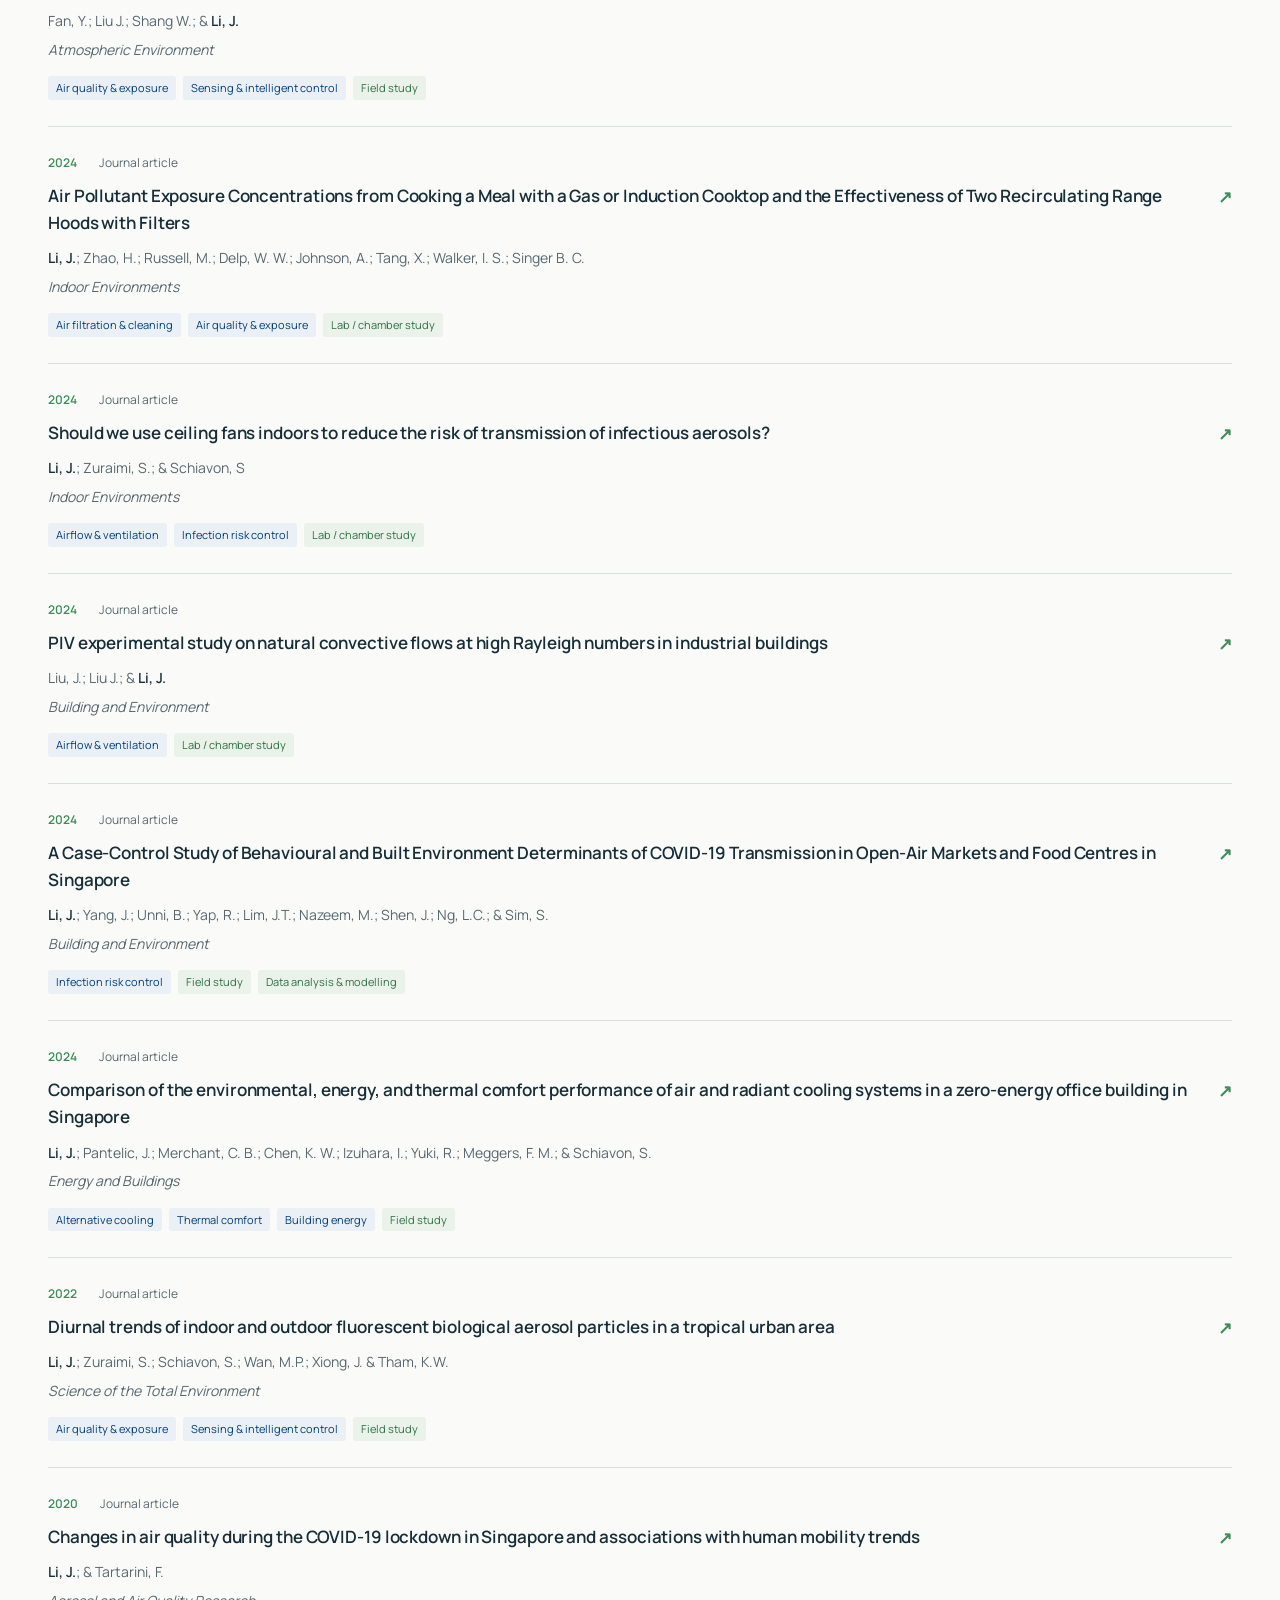
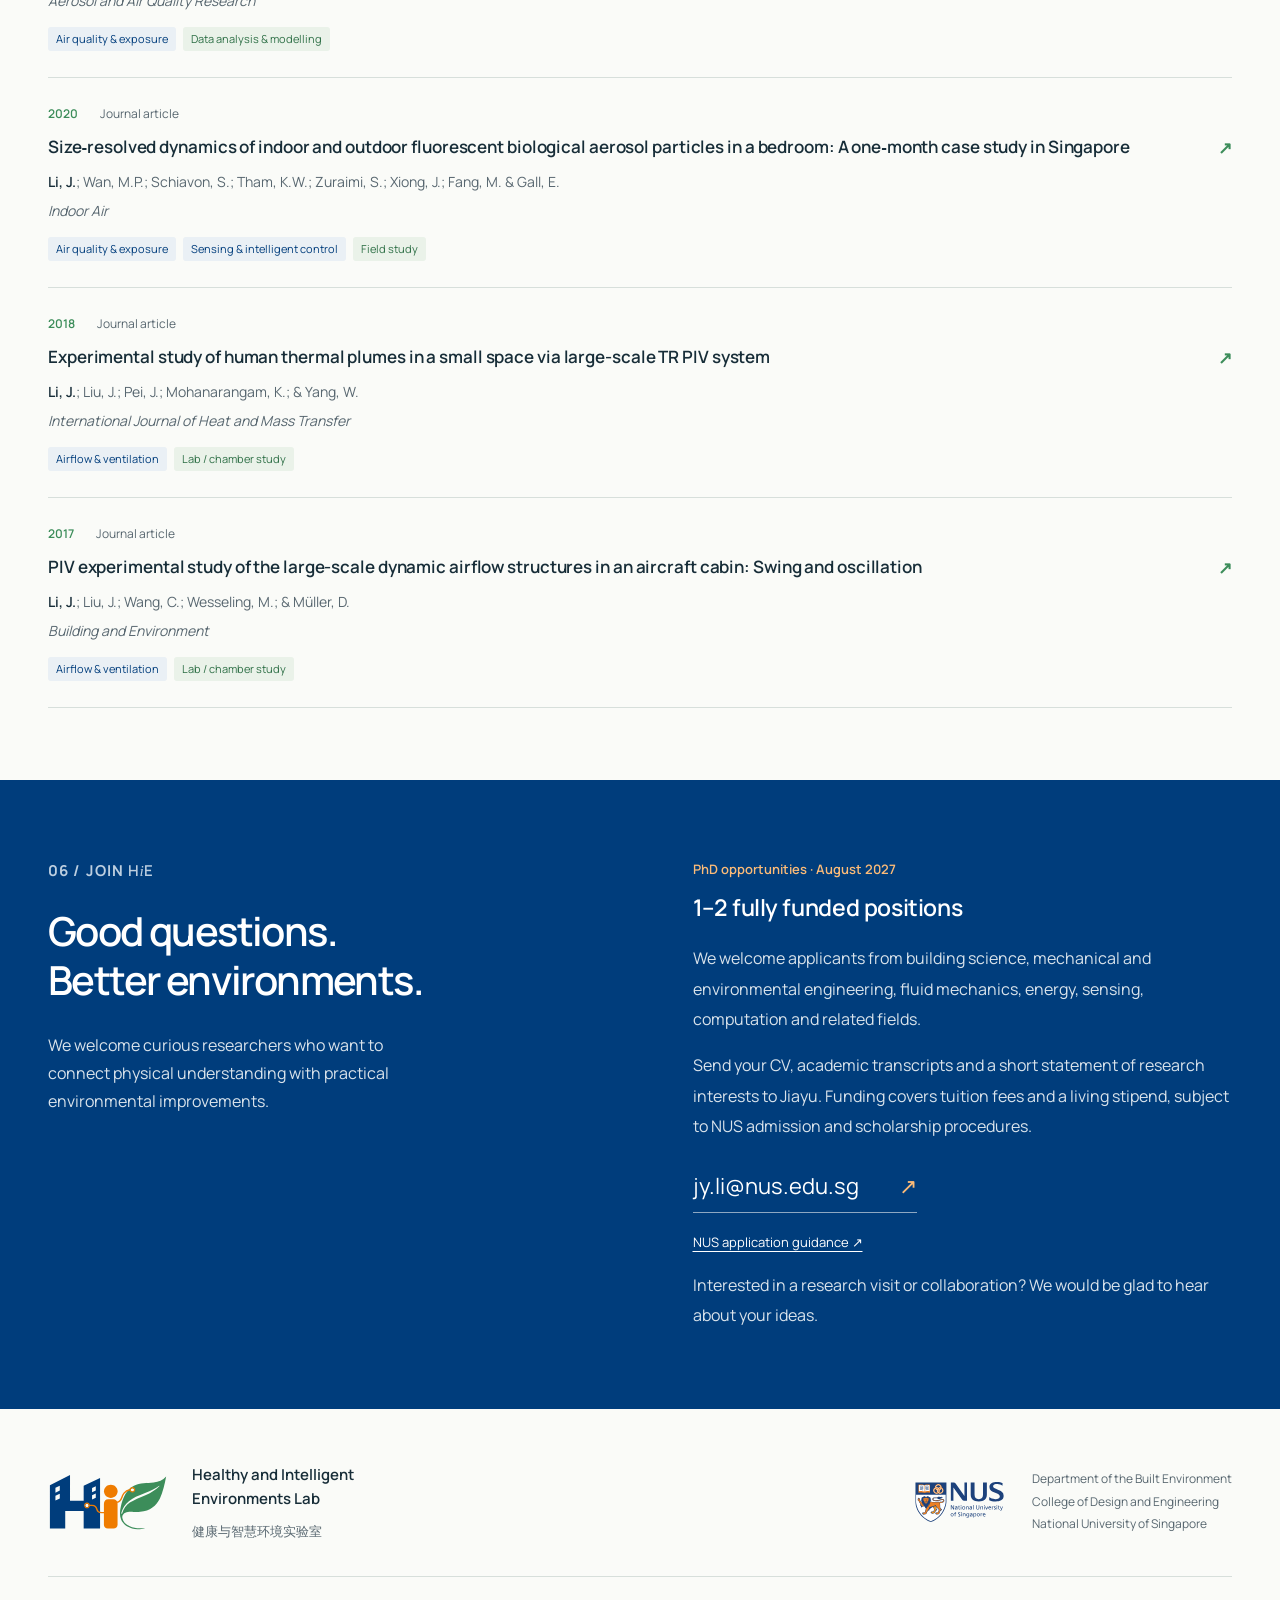
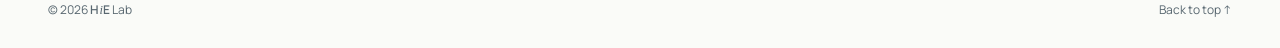
==== commit 335567db: "Default to selected publications and simplify filtering" ====
--- a/docs/index.html
+++ b/docs/index.html
@@ -19,8 +19,8 @@
   <meta property="og:image:alt" content="HiE Lab: a blue architectural H, orange person-shaped i and green leaf-shaped e">
   <meta name="twitter:card" content="summary">
   <link rel="icon" href="assets/hie-logo.svg" type="image/svg+xml">
-  <link rel="stylesheet" href="style.css">
-  <script src="main.js?v=20261115-selected" defer></script>
+  <link rel="stylesheet" href="style.css?v=20261115-selected-default">
+  <script src="main.js?v=20261115-selected-default" defer></script>
   <script type="application/ld+json">
   {
     "@context": "https://schema.org",
@@ -233,8 +233,8 @@
         <fieldset class="publication-filter-group" id="publication-view">
           <legend>Publication list</legend>
           <div class="filter-buttons">
-            <button type="button" class="filter-button" data-publication-view="all" aria-pressed="true" aria-controls="publication-list">All publications</button>
-            <button type="button" class="filter-button" data-publication-view="selected" aria-pressed="false" aria-controls="publication-list">Selected</button>
+            <button type="button" class="filter-button" data-publication-view="selected" aria-pressed="true" aria-controls="publication-list">Selected publications</button>
+            <button type="button" class="filter-button" data-publication-view="all" aria-pressed="false" aria-controls="publication-list">All publications</button>
           </div>
         </fieldset>
         <p class="filter-hint" id="publication-filter-hint">Select topics and methods to explore our work. You can select more than one in each group.</p>
@@ -247,14 +247,9 @@
           <div class="filter-buttons"><button type="button" class="filter-button" data-filter="all" aria-pressed="true" aria-controls="publication-list">All</button><button type="button" class="filter-button" data-filter="field" aria-pressed="false" aria-controls="publication-list">Field study</button><button type="button" class="filter-button" data-filter="chamber" aria-pressed="false" aria-controls="publication-list">Lab / chamber study</button><button type="button" class="filter-button" data-filter="simulation" aria-pressed="false" aria-controls="publication-list">Numerical simulation</button><button type="button" class="filter-button" data-filter="analysis" aria-pressed="false" aria-controls="publication-list">Data analysis &amp; modelling</button><button type="button" class="filter-button" data-filter="review" aria-pressed="false" aria-controls="publication-list">Review &amp; perspective</button></div>
         </fieldset>
         <div class="publication-toolbar">
-          <fieldset class="publication-type-filter" data-filter-group="type"><legend>Publication type</legend><div class="filter-buttons">
-            <button type="button" class="filter-button" data-filter="all" aria-pressed="true" aria-controls="publication-list">All types</button>
-            <button type="button" class="filter-button" data-filter="journal" aria-pressed="false" aria-controls="publication-list">Journal articles</button>
-            <button type="button" class="filter-button" data-filter="conference" aria-pressed="false" aria-controls="publication-list">Conference papers</button>
-          </div></fieldset>
+          <p class="publication-count" id="publication-count" role="status" aria-live="polite" aria-atomic="true"></p>
           <button type="button" class="filter-reset" id="publication-reset" disabled>Clear filters</button>
         </div>
-        <p class="publication-count" id="publication-count" role="status" aria-live="polite" aria-atomic="true"></p>
       </div>
       <ol class="paper-list" id="publication-list" aria-label="Publications, newest first">
         <li id="paper-j57" data-selected="true" data-topics="cooling comfort" data-methods="review" data-type="journal" tabindex="-1">
--- a/docs/style.css
+++ b/docs/style.css
@@ -115,18 +115,18 @@
 .publications-intro{font-size:15px;line-height:1.8;color:var(--muted);margin-top:14px;max-width:72ch}
 .publication-controls{margin-bottom:8px}
 .filter-hint{font-size:13px;color:var(--muted);margin-bottom:20px;line-height:1.7}
-.publication-filter-group,.publication-type-filter{padding:0;margin:0;border:0;min-width:0}
+.publication-filter-group{padding:0;margin:0;border:0;min-width:0}
 .publication-filter-group{margin-bottom:20px}
-.publication-filter-group legend,.publication-type-filter legend{padding:0;margin-bottom:10px;font-size:13px;font-weight:600;color:var(--ink)}
+.publication-filter-group legend{padding:0;margin-bottom:10px;font-size:13px;font-weight:600;color:var(--ink)}
 .filter-buttons{display:flex;flex-wrap:wrap;gap:8px}
 .filter-button{background:transparent;border:1px solid var(--line);border-radius:4px;color:var(--muted);cursor:pointer;padding:8px 13px;font-size:13px;line-height:1.6;min-height:40px;transition:background .15s,border-color .15s}
 .filter-button:hover{border-color:var(--blue);color:var(--blue)}
 .filter-button[aria-pressed="true"]{background:var(--blue);border-color:var(--blue);color:#fff}
 [data-filter-group="methods"] .filter-button[aria-pressed="true"]{background:#2f7047;border-color:#2f7047}
-.publication-toolbar{display:flex;justify-content:space-between;align-items:flex-end;gap:20px;border-top:1px solid var(--line);padding-top:20px}
+.publication-toolbar{display:flex;justify-content:space-between;align-items:center;gap:20px;margin-top:24px;padding-bottom:14px;border-bottom:1px solid var(--line)}
 .filter-reset{border:0;background:none;color:var(--blue);font-size:13px;padding:10px 0;cursor:pointer;line-height:1.7;text-decoration:underline;text-underline-offset:4px}
 .filter-reset:disabled{opacity:.5;cursor:default;text-decoration:none}
-.publication-count{margin-top:24px;padding-bottom:14px;border-bottom:1px solid var(--line);font-size:13px;line-height:1.7;color:var(--muted)}
+.publication-count{margin:0;font-size:13px;line-height:1.7;color:var(--muted)}
 .publication-empty{font-size:15px;padding:30px 0;color:var(--muted)}
 .publication-more{display:flex;align-items:center;gap:26px;margin-top:28px}
 .paper-tags{display:flex;flex-wrap:wrap;gap:7px;margin-top:14px}
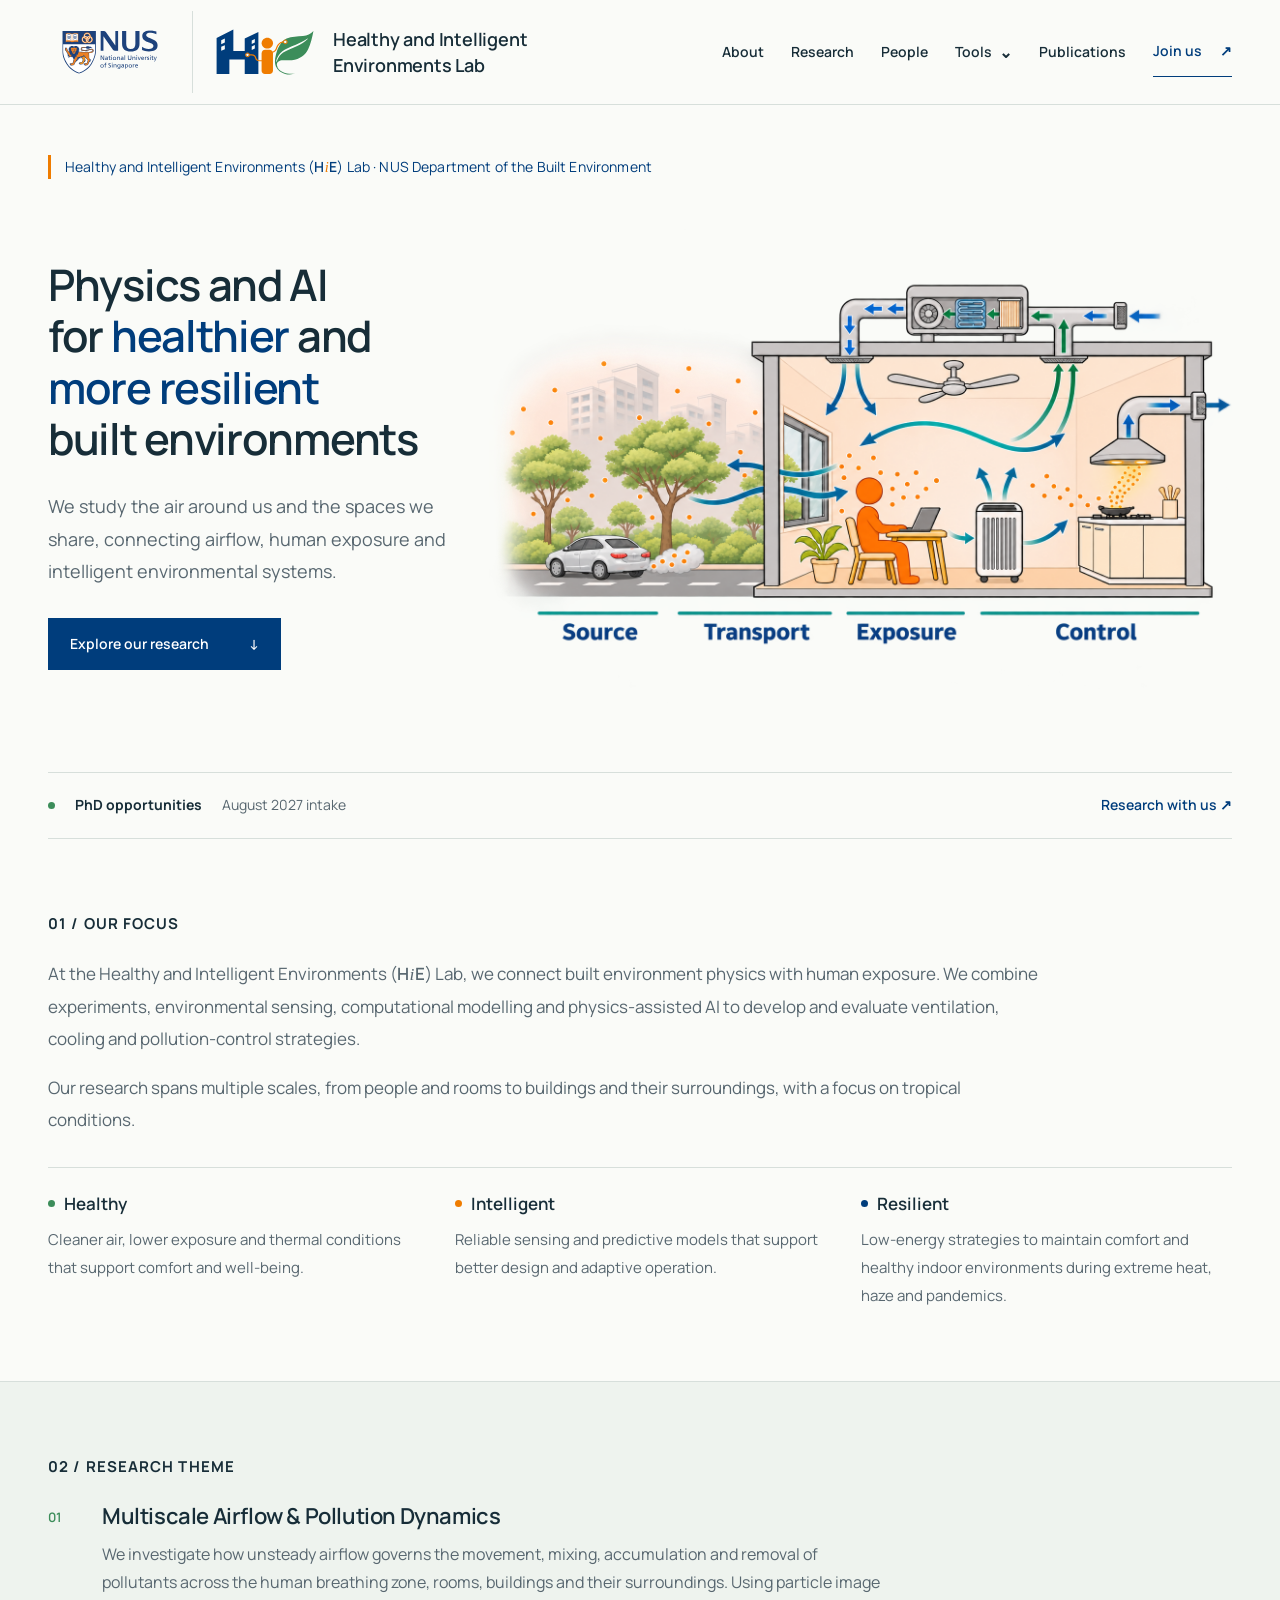
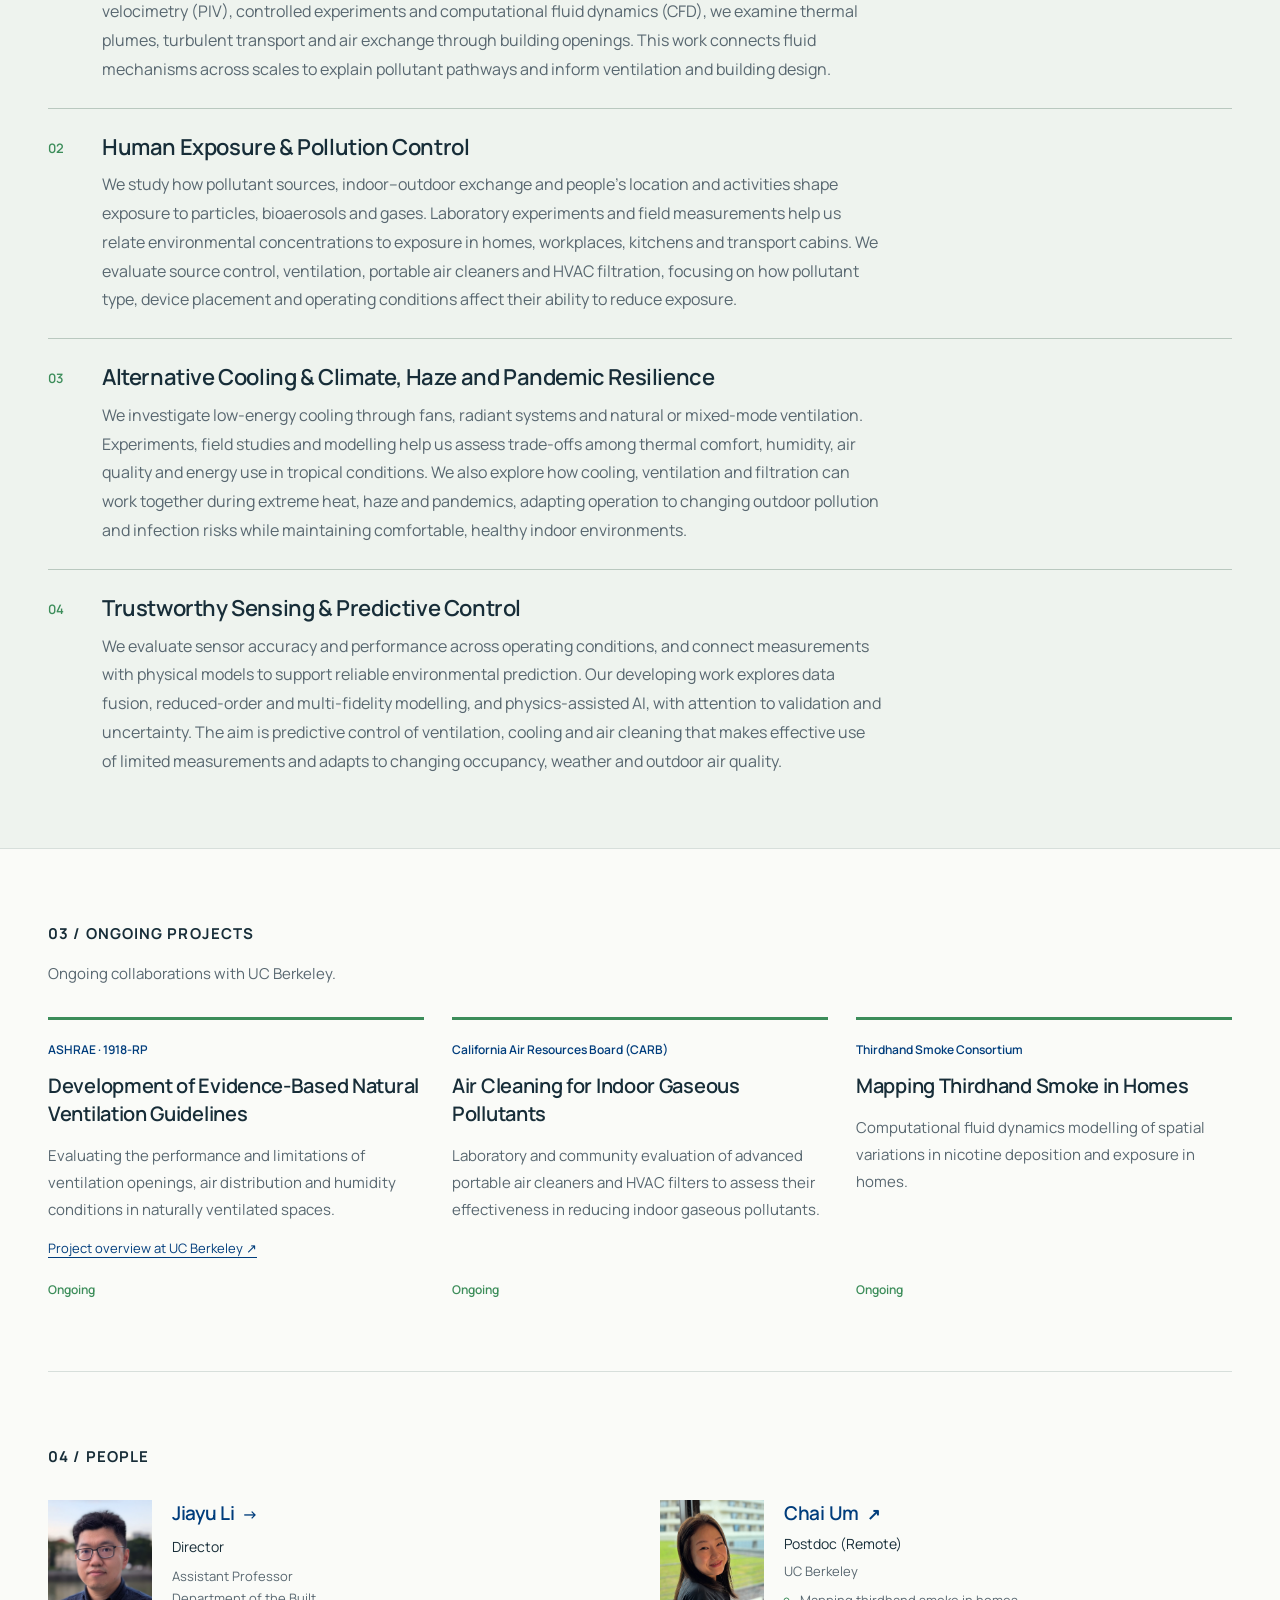
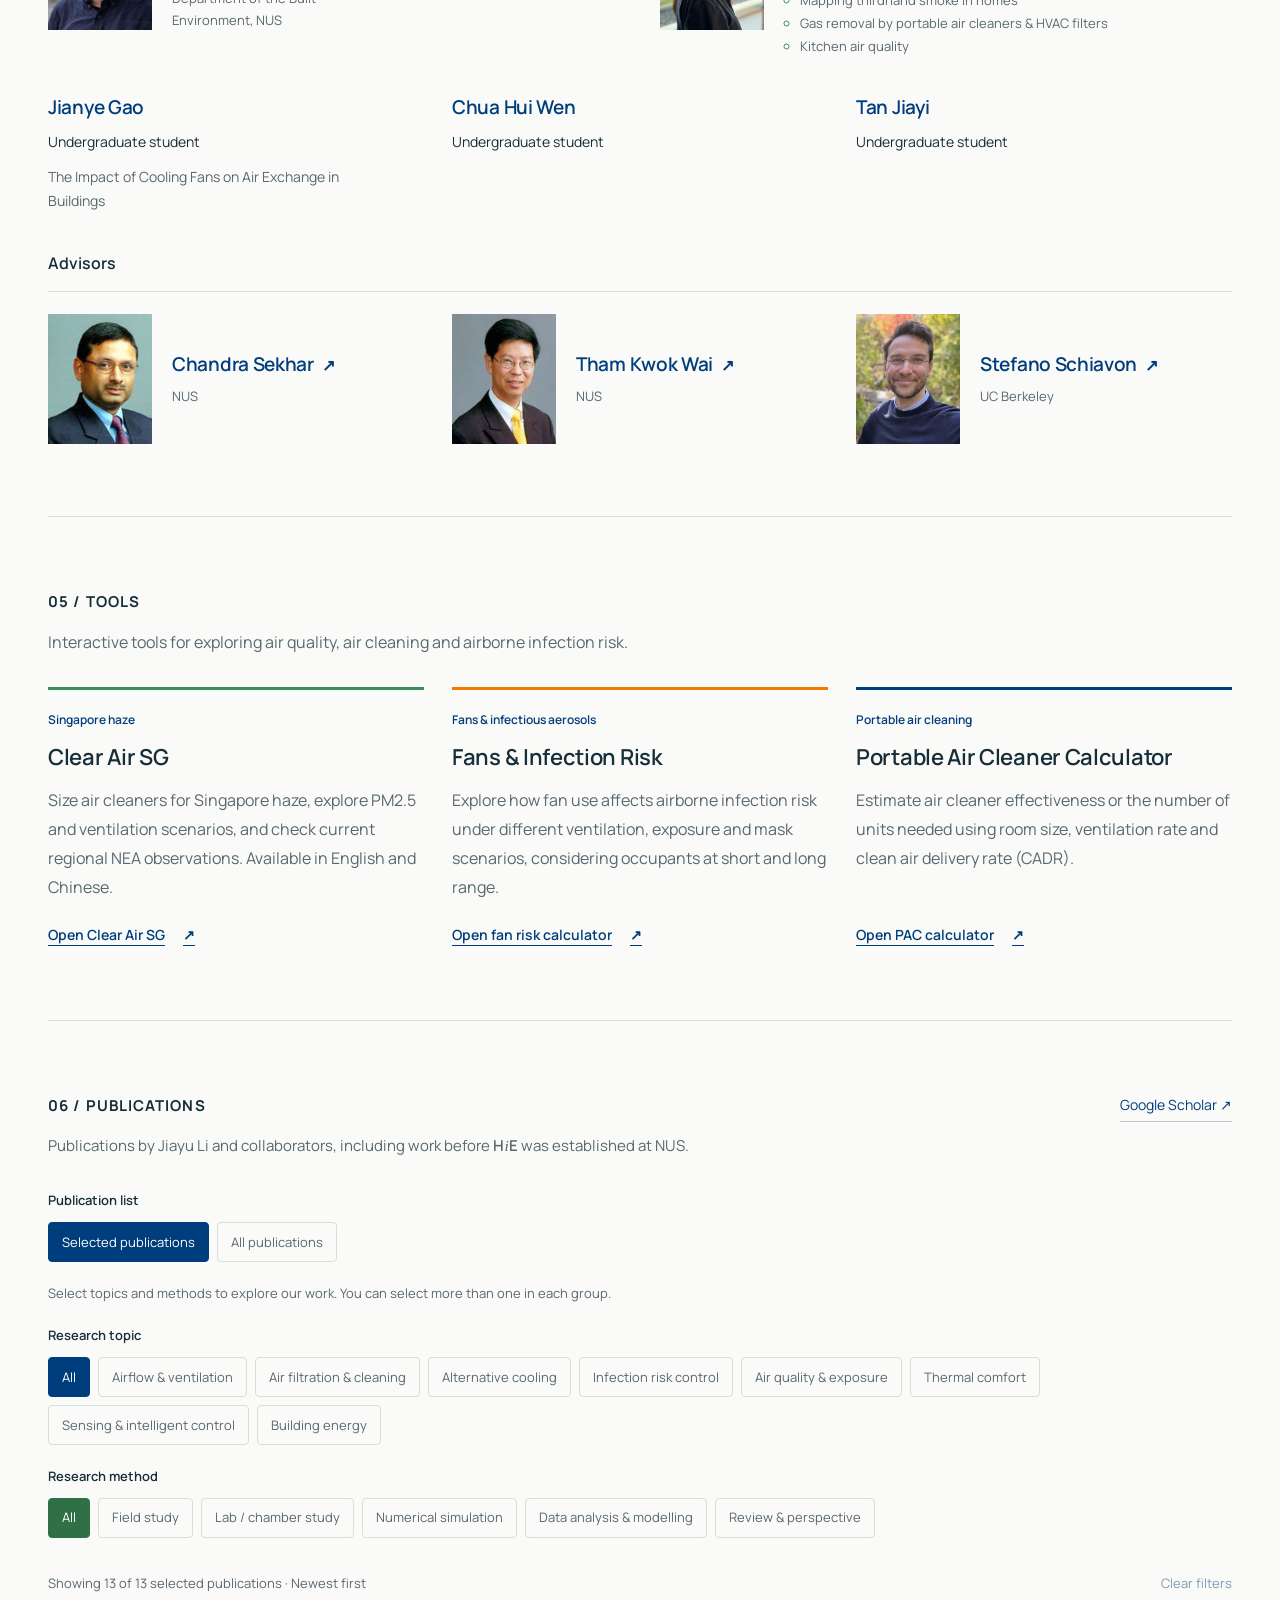
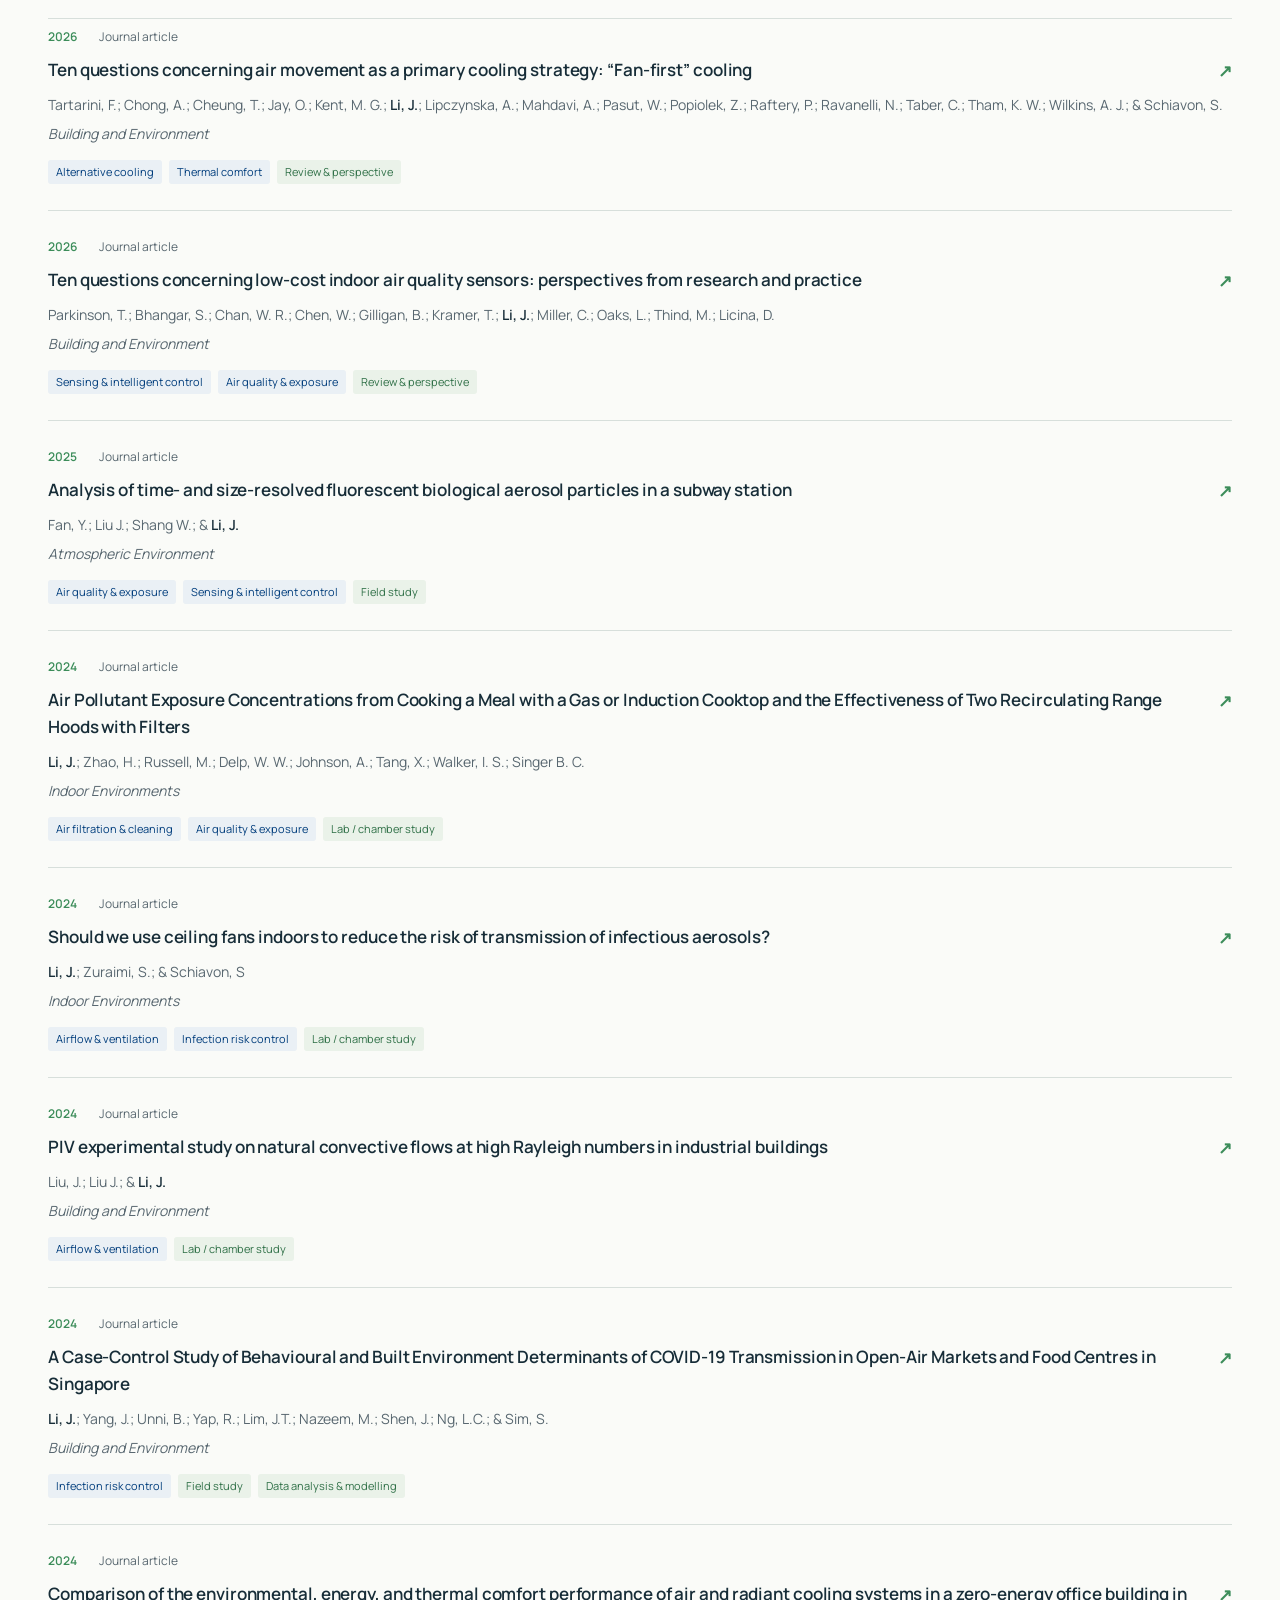
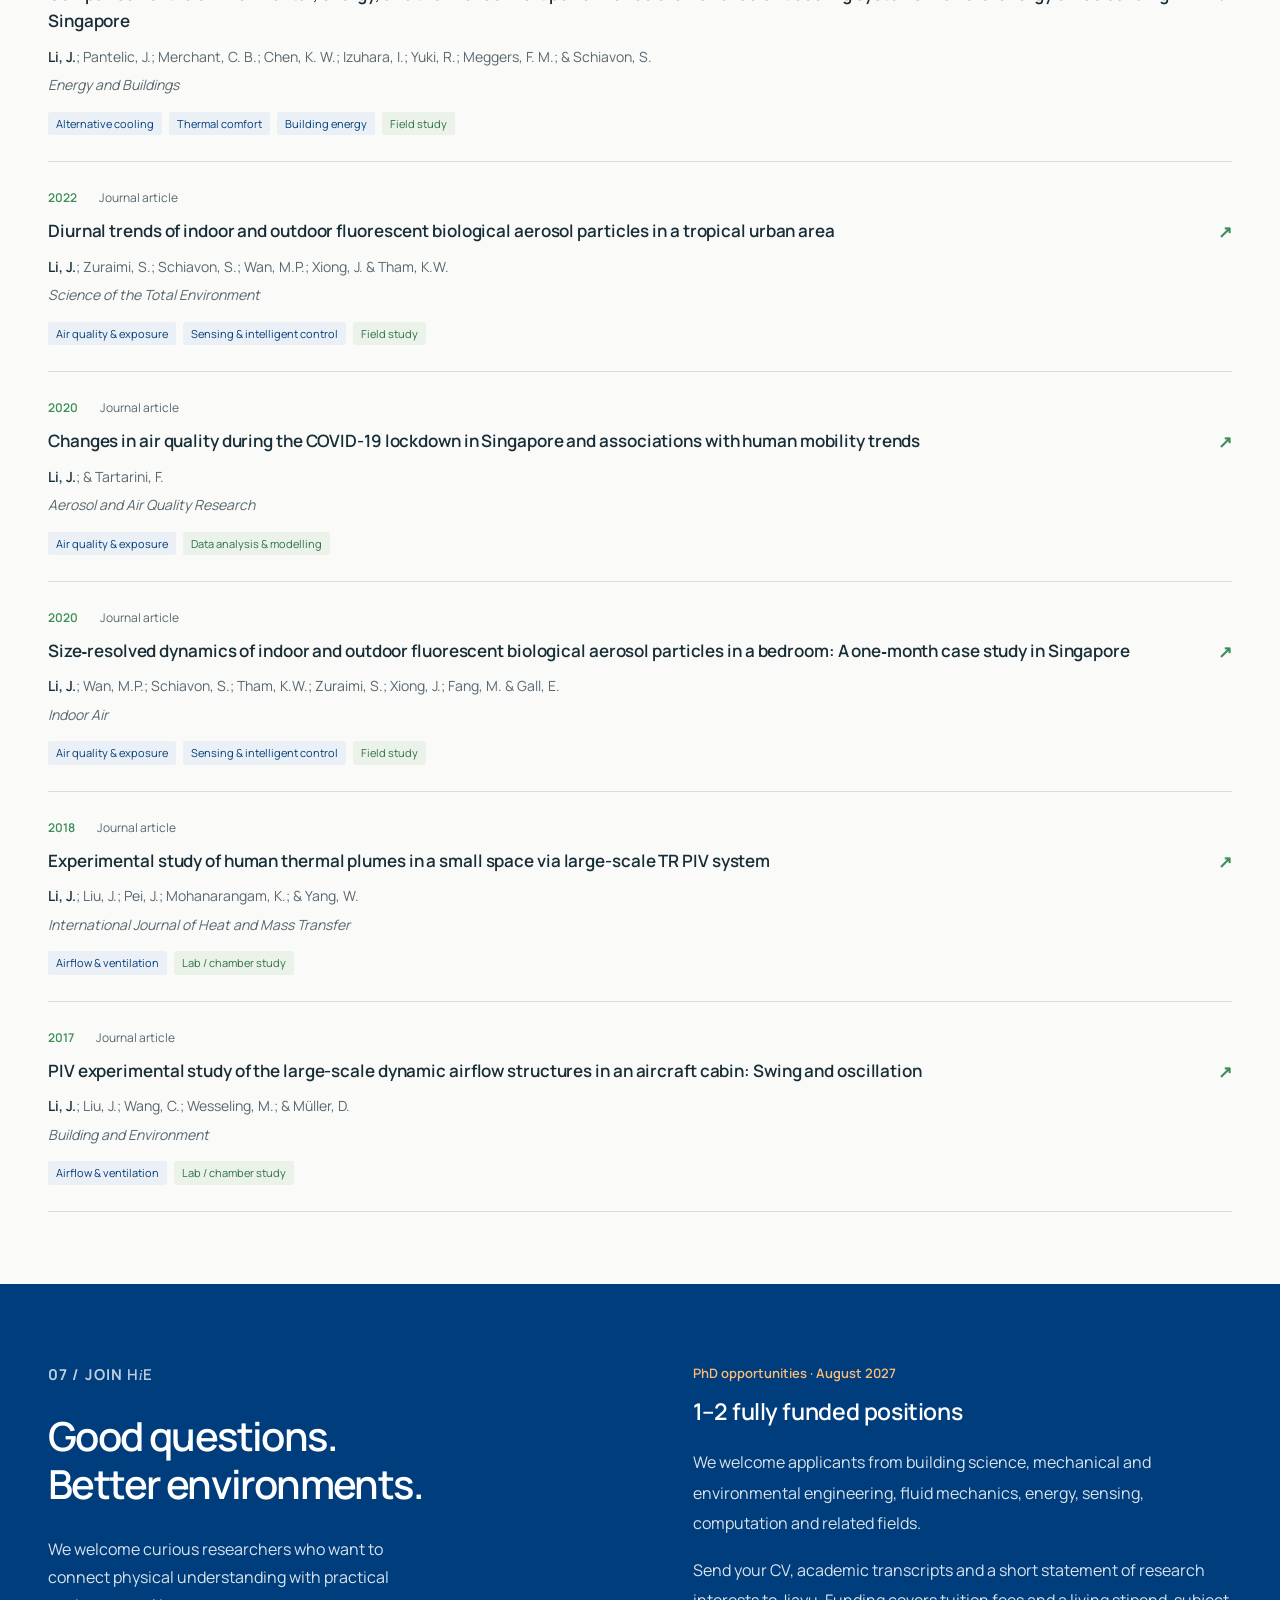
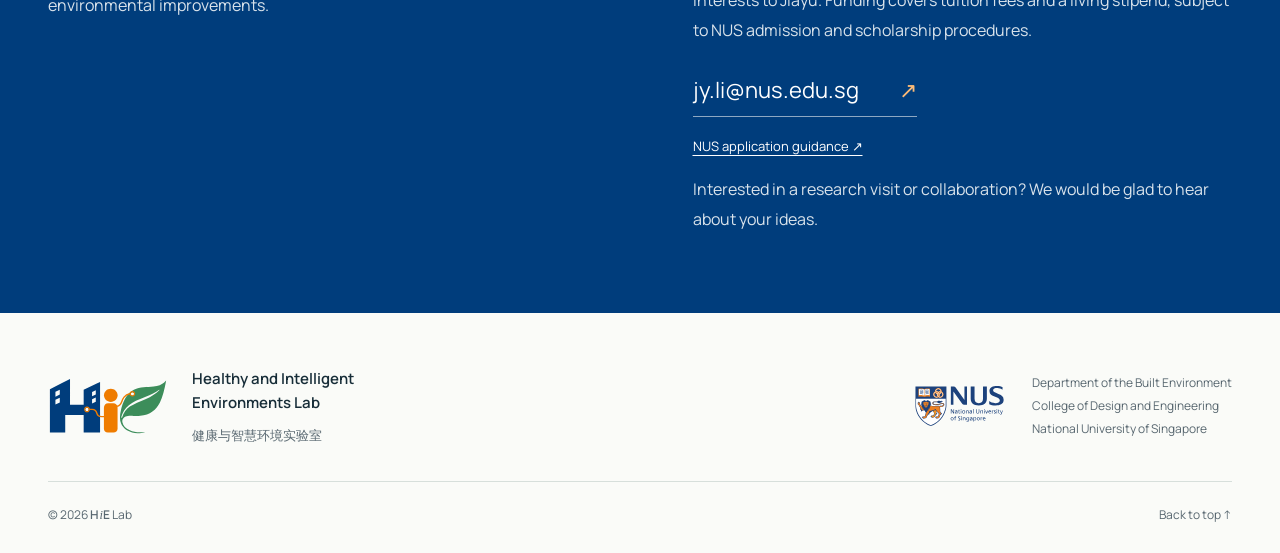
==== commit b3cc08be: "Add research tools section and publish Clear Air SG" ====
--- a/docs/index.html
+++ b/docs/index.html
@@ -19,8 +19,8 @@
   <meta property="og:image:alt" content="HiE Lab: a blue architectural H, orange person-shaped i and green leaf-shaped e">
   <meta name="twitter:card" content="summary">
   <link rel="icon" href="assets/hie-logo.svg" type="image/svg+xml">
-  <link rel="stylesheet" href="style.css?v=20261115-selected-default">
-  <script src="main.js?v=20261115-selected-default" defer></script>
+  <link rel="stylesheet" href="style.css?v=20261115-tools">
+  <script src="main.js?v=20261115-tools" defer></script>
   <script type="application/ld+json">
   {
     "@context": "https://schema.org",
@@ -63,7 +63,17 @@
       </div>
       <button class="menu-toggle" type="button" aria-controls="primary-nav" aria-expanded="false" hidden>Menu <span aria-hidden="true">+</span></button>
       <nav id="primary-nav" class="primary-nav" aria-label="Main navigation">
-        <a href="#about">About</a><a href="#research">Research</a><a href="#people">People</a><a href="#publications">Publications</a><a class="nav-contact" href="#join">Join us <span aria-hidden="true">↗</span></a>
+        <a href="#about">About</a><a href="#research">Research</a><a href="#people">People</a>
+        <details class="nav-tools">
+          <summary>Tools <span class="tools-chevron" aria-hidden="true">⌄</span></summary>
+          <div class="tools-dropdown">
+            <a class="tools-overview" href="#tools">All tools <span aria-hidden="true">→</span></a>
+            <a href="tools/clear-air-sg/" target="_blank" rel="noopener noreferrer">Clear Air SG<small>Haze &amp; air cleaner sizing</small></a>
+            <a href="https://jiayuli.shinyapps.io/fan_infectious_aerosols/" target="_blank" rel="noopener noreferrer">Fans &amp; Infection Risk<small>Airborne infection risk calculator</small></a>
+            <a href="https://cbe-berkeley.shinyapps.io/airpurifier/" target="_blank" rel="noopener noreferrer">Portable Air Cleaner Calculator<small>Effectiveness &amp; number of units</small></a>
+          </div>
+        </details>
+        <a href="#publications">Publications</a><a class="nav-contact" href="#join">Join us <span aria-hidden="true">↗</span></a>
       </nav>
     </div>
   </header>
@@ -224,9 +234,34 @@
       </div>
     </section>
 
+    <section class="section wrap tools" id="tools" aria-labelledby="tools-title">
+      <h2 class="eyebrow" id="tools-title">05 / Tools</h2>
+      <p class="tools-intro">Interactive tools for exploring air quality, air cleaning and airborne infection risk.</p>
+      <ul class="tool-list">
+        <li>
+          <p class="tool-topic">Singapore haze</p>
+          <h3>Clear Air SG</h3>
+          <p class="tool-description">Size air cleaners for Singapore haze, explore PM2.5 and ventilation scenarios, and check current regional NEA observations. Available in English and Chinese.</p>
+          <a class="tool-link" href="tools/clear-air-sg/" target="_blank" rel="noopener noreferrer">Open Clear Air SG <span aria-hidden="true">↗</span></a>
+        </li>
+        <li>
+          <p class="tool-topic">Fans &amp; infectious aerosols</p>
+          <h3>Fans &amp; Infection Risk</h3>
+          <p class="tool-description">Explore how fan use affects airborne infection risk under different ventilation, exposure and mask scenarios, considering occupants at short and long range.</p>
+          <a class="tool-link" href="https://jiayuli.shinyapps.io/fan_infectious_aerosols/" target="_blank" rel="noopener noreferrer">Open fan risk calculator <span aria-hidden="true">↗</span></a>
+        </li>
+        <li>
+          <p class="tool-topic">Portable air cleaning</p>
+          <h3>Portable Air Cleaner Calculator</h3>
+          <p class="tool-description">Estimate air cleaner effectiveness or the number of units needed using room size, ventilation rate and clean air delivery rate (CADR).</p>
+          <a class="tool-link" href="https://cbe-berkeley.shinyapps.io/airpurifier/" target="_blank" rel="noopener noreferrer">Open PAC calculator <span aria-hidden="true">↗</span></a>
+        </li>
+      </ul>
+    </section>
+
     <section class="section wrap publications" id="publications" aria-labelledby="publications-title">
       <div class="publications-heading">
-        <div><h2 class="eyebrow" id="publications-title">05 / Publications</h2><p class="publications-intro">Publications by Jiayu Li and collaborators, including work before <span class="hie-wordmark">H<span class="hie-wordmark-i">i</span>E</span> was established at NUS.</p></div>
+        <div><h2 class="eyebrow" id="publications-title">06 / Publications</h2><p class="publications-intro">Publications by Jiayu Li and collaborators, including work before <span class="hie-wordmark">H<span class="hie-wordmark-i">i</span>E</span> was established at NUS.</p></div>
         <a class="text-link" href="https://scholar.google.com/citations?user=yG-ViIwAAAAJ&amp;hl=en" target="_blank" rel="noopener noreferrer">Google Scholar ↗</a>
       </div>
       <div class="publication-controls" hidden>
@@ -801,7 +836,7 @@
 
     <section class="join-band" id="join" aria-labelledby="join-title">
       <div class="wrap join-layout">
-        <div><p class="eyebrow">06 / Join <span class="hie-wordmark">H<span class="hie-wordmark-i">i</span>E</span></p><h2 id="join-title">Good questions.<br>Better environments.</h2><p class="join-intro">We welcome curious researchers who want to connect physical understanding with practical environmental improvements.</p></div>
+        <div><p class="eyebrow">07 / Join <span class="hie-wordmark">H<span class="hie-wordmark-i">i</span>E</span></p><h2 id="join-title">Good questions.<br>Better environments.</h2><p class="join-intro">We welcome curious researchers who want to connect physical understanding with practical environmental improvements.</p></div>
         <div class="join-content"><p class="opening">PhD opportunities · August 2027</p><h3>1–2 fully funded positions</h3><p>We welcome applicants from building science, mechanical and environmental engineering, fluid mechanics, energy, sensing, computation and related fields.</p><p>Send your CV, academic transcripts and a short statement of research interests to Jiayu. Funding covers tuition fees and a living stipend, subject to NUS admission and scholarship procedures.</p><a class="contact-link" href="mailto:jy.li@nus.edu.sg?subject=HiE%20PhD%202027%20%E2%80%93%20Name%20%E2%80%93%20Institution">jy.li@nus.edu.sg <span aria-hidden="true">↗</span></a><div class="join-links"><a href="https://cde.nus.edu.sg/graduate/graduate-programmes-by-research/how-to-apply/" target="_blank" rel="noopener noreferrer">NUS application guidance ↗</a></div><p class="collaboration-note">Interested in a research visit or collaboration? We would be glad to hear about your ideas.</p></div>
       </div>
     </section>
--- a/docs/style.css
+++ b/docs/style.css
@@ -314,6 +314,45 @@
 .primary-nav .nav-contact{ color:var(--blue); border-bottom:1px solid var(--blue); }
 .nav-contact span{ margin-left:15px; }
 .menu-toggle{ display:none; }
+.nav-tools{position:relative}
+.nav-tools summary{display:flex;align-items:center;gap:7px;padding-block:12px;list-style:none;cursor:pointer;color:var(--ink);white-space:nowrap}
+.nav-tools summary::-webkit-details-marker{display:none}
+.nav-tools summary:focus-visible{outline:3px solid var(--orange);outline-offset:5px}
+.nav-tools summary:hover,.nav-tools[open] summary{color:var(--green)}
+.tools-chevron{font-size:16px;line-height:1;transition:transform .15s}
+.nav-tools[open] .tools-chevron{transform:rotate(180deg)}
+.tools-dropdown{position:absolute;top:100%;right:-20px;z-index:25;width:320px;padding:8px;background:#fff;border:1px solid var(--line);border-top:3px solid var(--green);box-shadow:0 12px 28px rgba(23,44,54,.1)}
+.primary-nav .tools-dropdown a{display:block;padding:12px 14px;font-size:14px;line-height:1.5}
+.tools-dropdown a:hover,.tools-dropdown a:focus-visible{background:var(--paper,#fafbf8);color:var(--blue)}
+.tools-dropdown small{display:block;margin-top:3px;color:var(--muted);font-size:12px;font-weight:400}
+.primary-nav .tools-dropdown .tools-overview{display:flex;justify-content:space-between;border-bottom:1px solid var(--line);margin-bottom:4px;color:var(--blue)}
+.section.tools{display:block;padding-block:72px;border-top:1px solid var(--line)}
+.tools-intro{margin-top:14px;font-size:16px;color:var(--muted);line-height:1.8}
+.tool-list{display:grid;grid-template-columns:repeat(3,minmax(0,1fr));gap:28px;list-style:none;padding:0;margin:30px 0 0}
+.tool-list>li{display:flex;flex-direction:column;align-items:flex-start;min-width:0;padding-top:20px;border-top:3px solid var(--blue)}
+.tool-list>li:first-child{border-top-color:var(--green)}
+.tool-list>li:nth-child(2){border-top-color:var(--orange)}
+.tool-topic{font-size:12px;font-weight:600;line-height:1.7;color:var(--blue);margin-bottom:12px}
+.tool-list h3{font-size:22px;line-height:1.35;letter-spacing:-.3px}
+.tool-description{font-size:16px;line-height:1.8;margin-top:14px;color:var(--muted)}
+.tool-link{display:inline-flex;align-items:center;gap:18px;margin-top:auto;padding-top:22px;color:var(--blue);font-size:14px;font-weight:600;text-decoration:underline;text-underline-offset:5px}
+.tool-link:hover{color:var(--green)}
+@media (max-width:1150px){
+ .primary-nav{position:relative}
+ .nav-tools{position:static}
+ .tools-dropdown{left:0;right:0;top:calc(100% - 8px);width:auto}
+}
+@media (max-width:760px){
+ .tool-list{grid-template-columns:1fr;gap:30px}
+ .section.tools{padding-block:55px}
+}
+@media (max-width:600px){
+ .nav-tools summary{font-size:12px;gap:5px}
+ .tools-intro,.tool-description{font-size:15px}
+}
+@media print{
+ .nav-tools{display:none}
+}
 @media (max-width:1100px){
 .header-inner{ gap:20px; }
 .brand-group{ gap:16px; }
@@ -324,7 +363,7 @@
 .brand-type{ font-size:17px; }
 .primary-nav{ gap:19px; ;font-size:14px;}
 }
-@media (max-width:1000px){
+@media (max-width:1150px){
 .header-inner{ min-height:96px; flex-wrap:wrap; column-gap:18px; row-gap:0; }
 .menu-toggle:not([hidden]){ display:flex; gap:20px; align-items:center; padding:12px 0 12px 14px; border:0; background:none; color:var(--blue); font-size:12px; font-weight:600; cursor:pointer; }
 .menu-toggle>span{ font-size:22px; font-weight:400; }
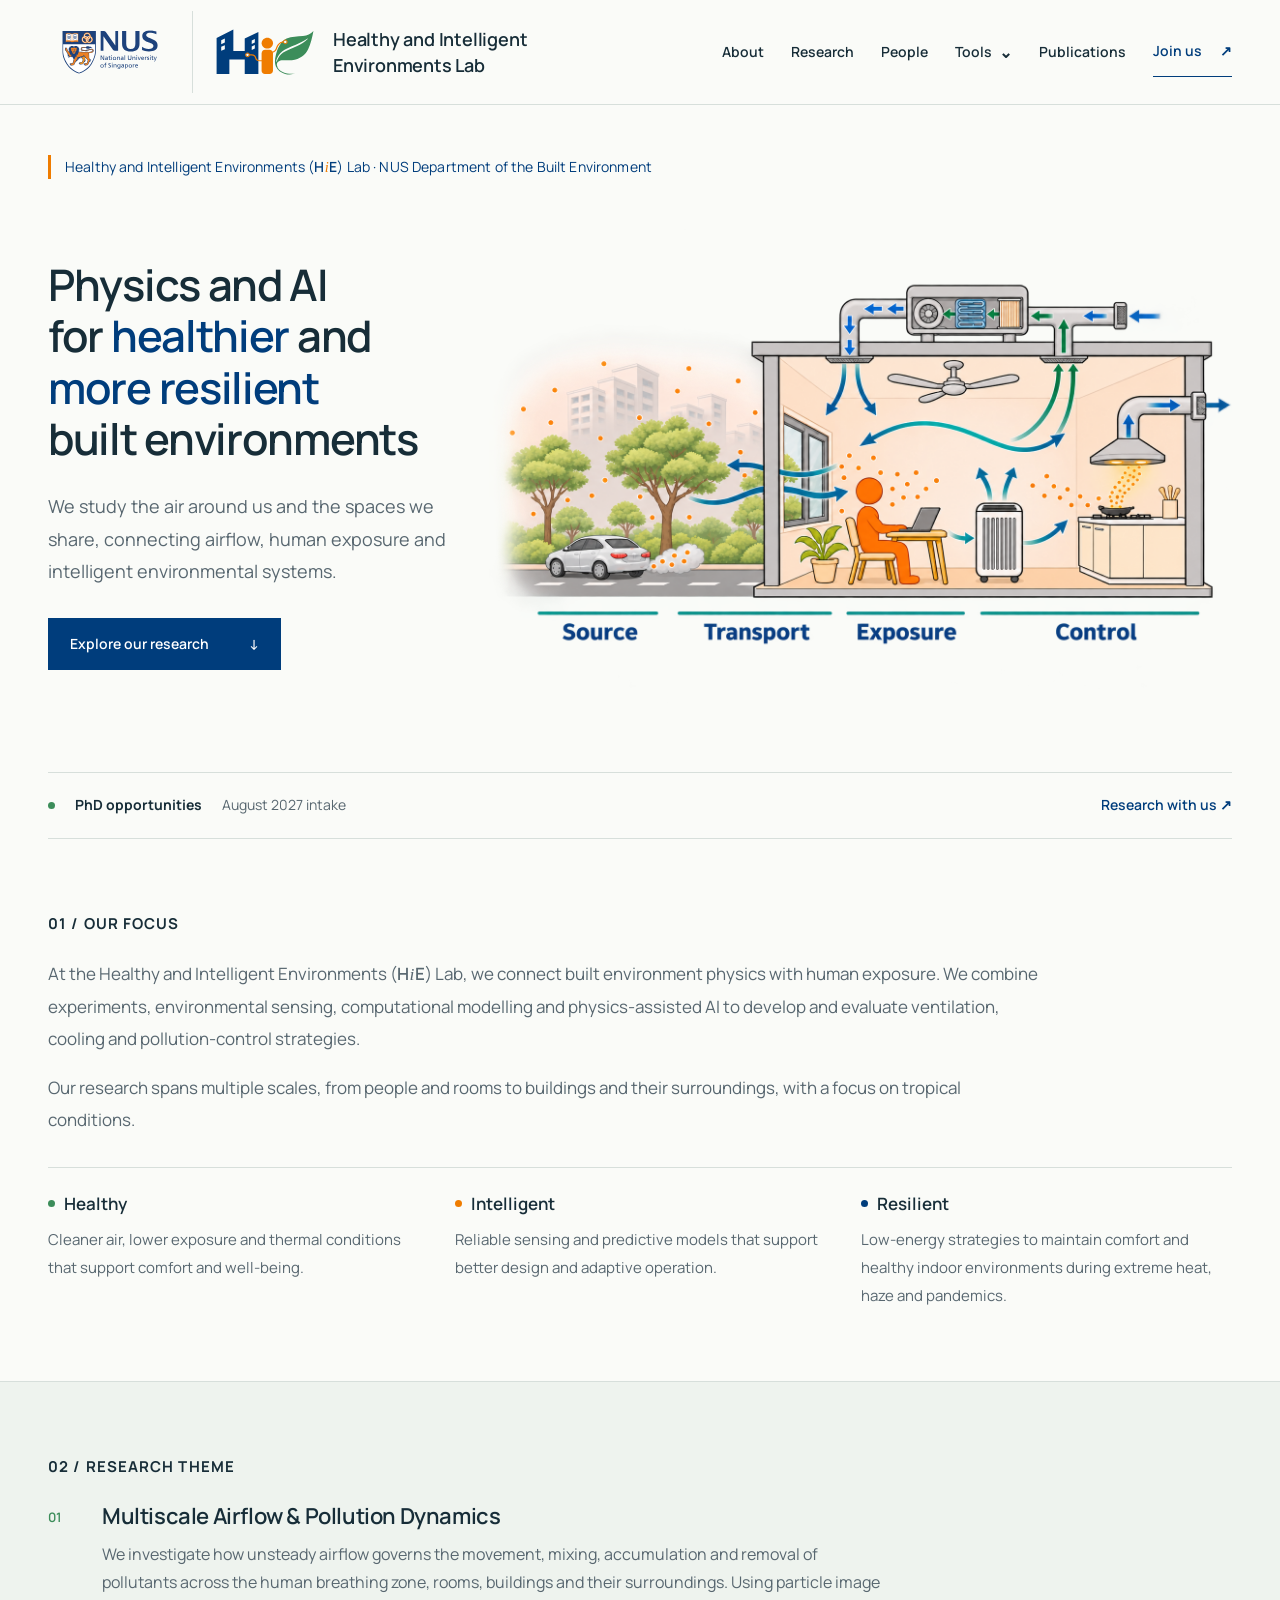
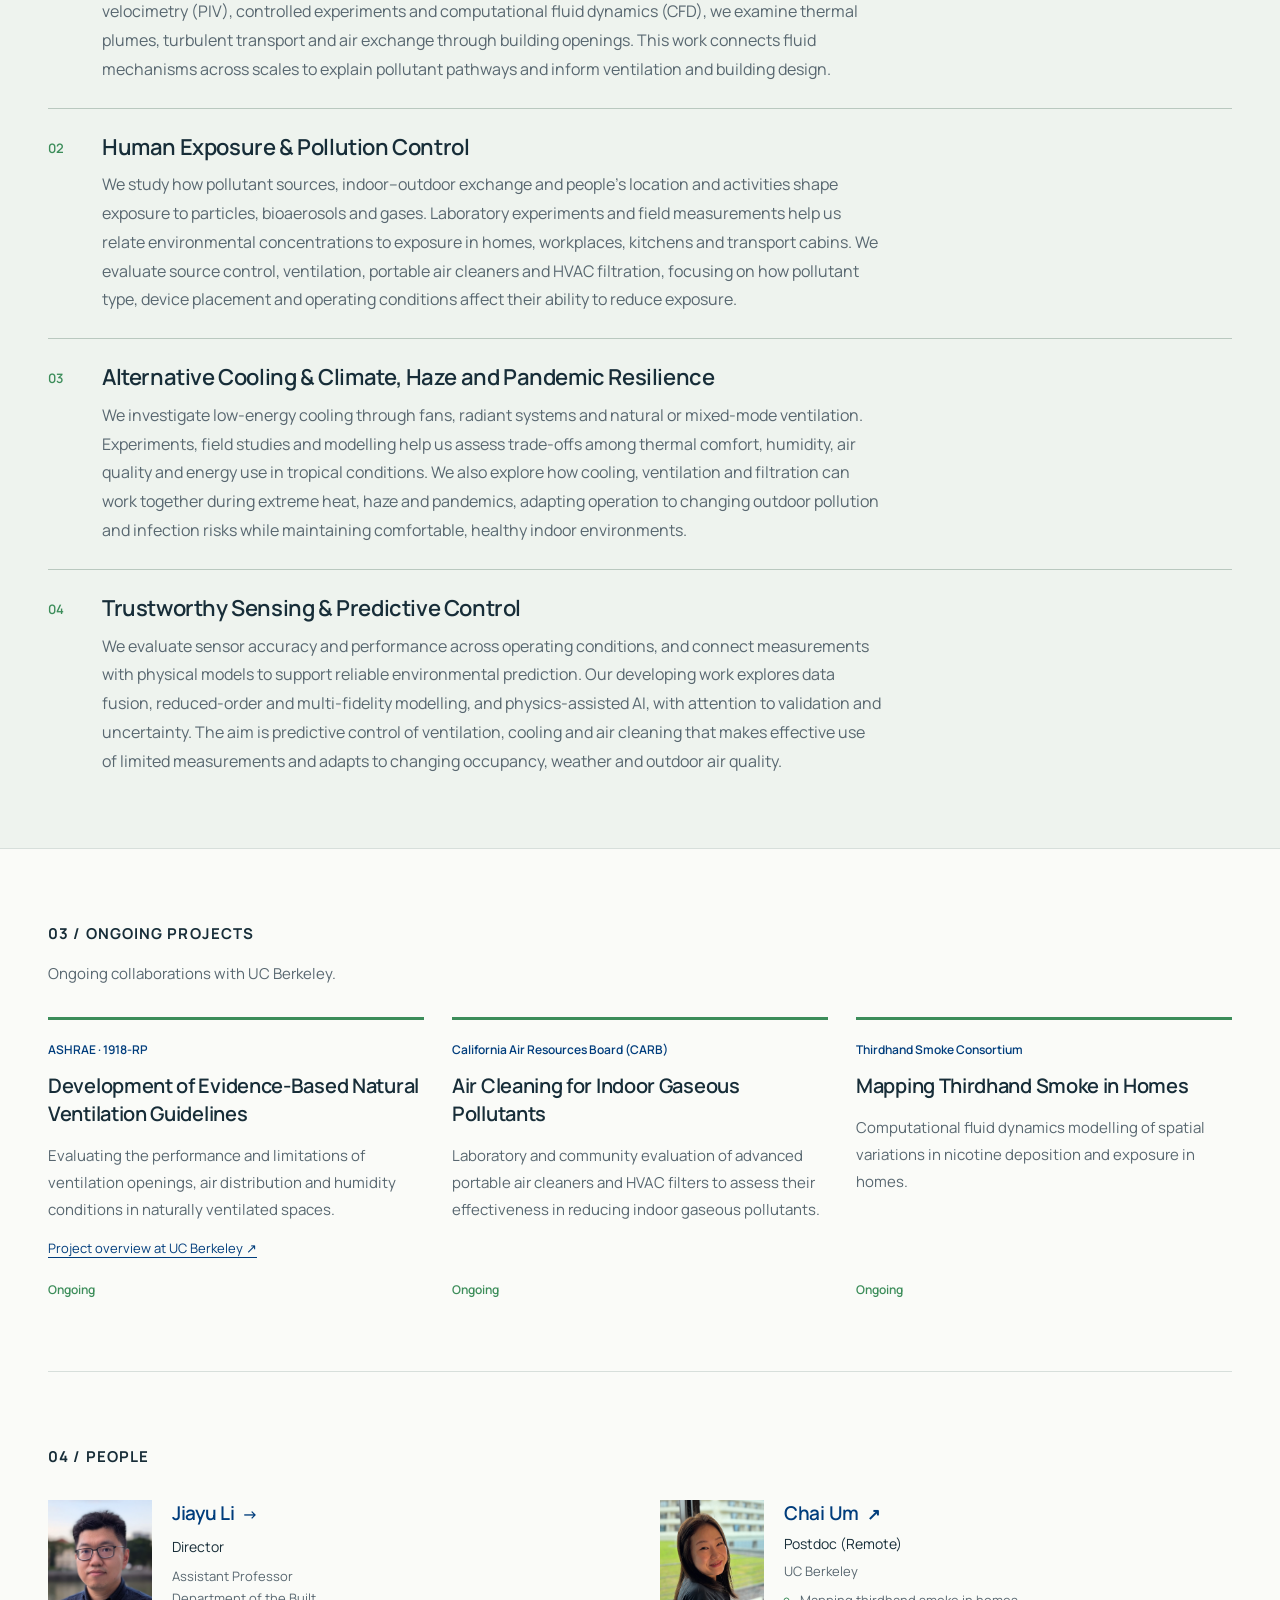
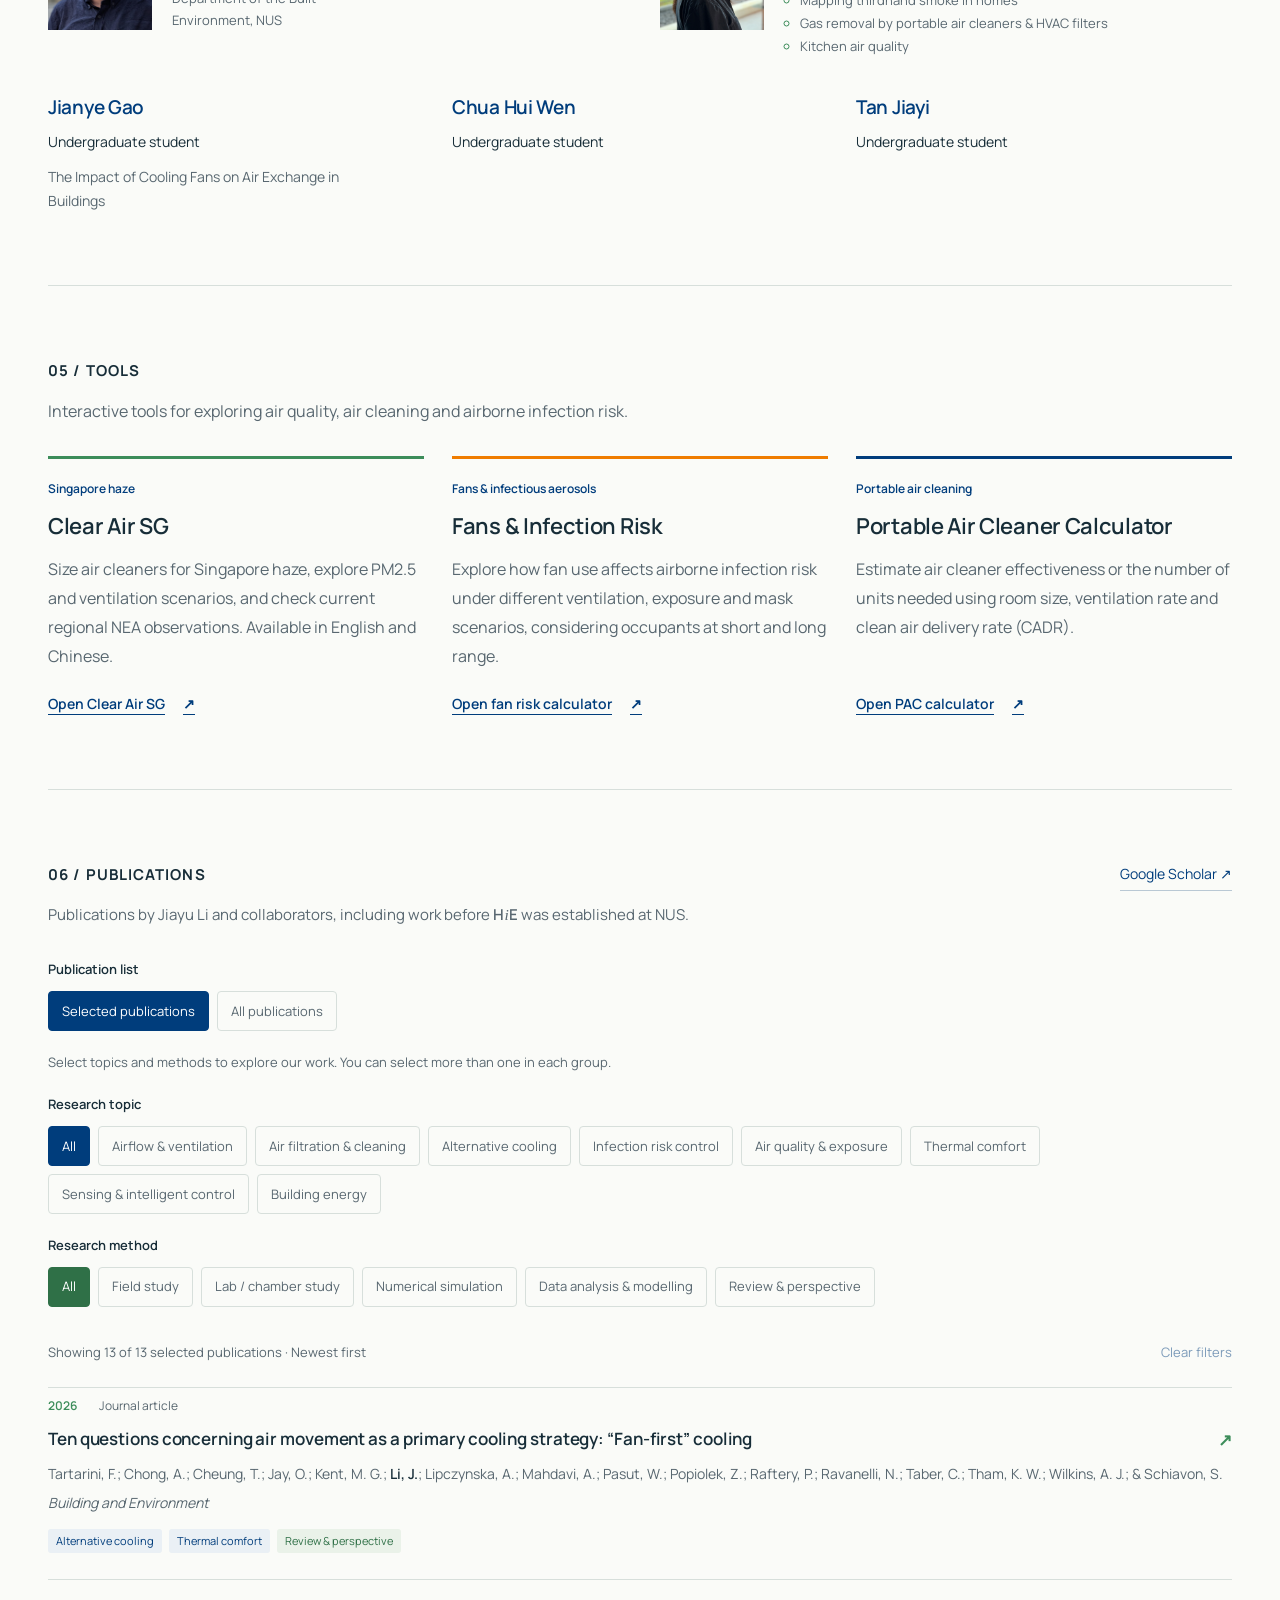
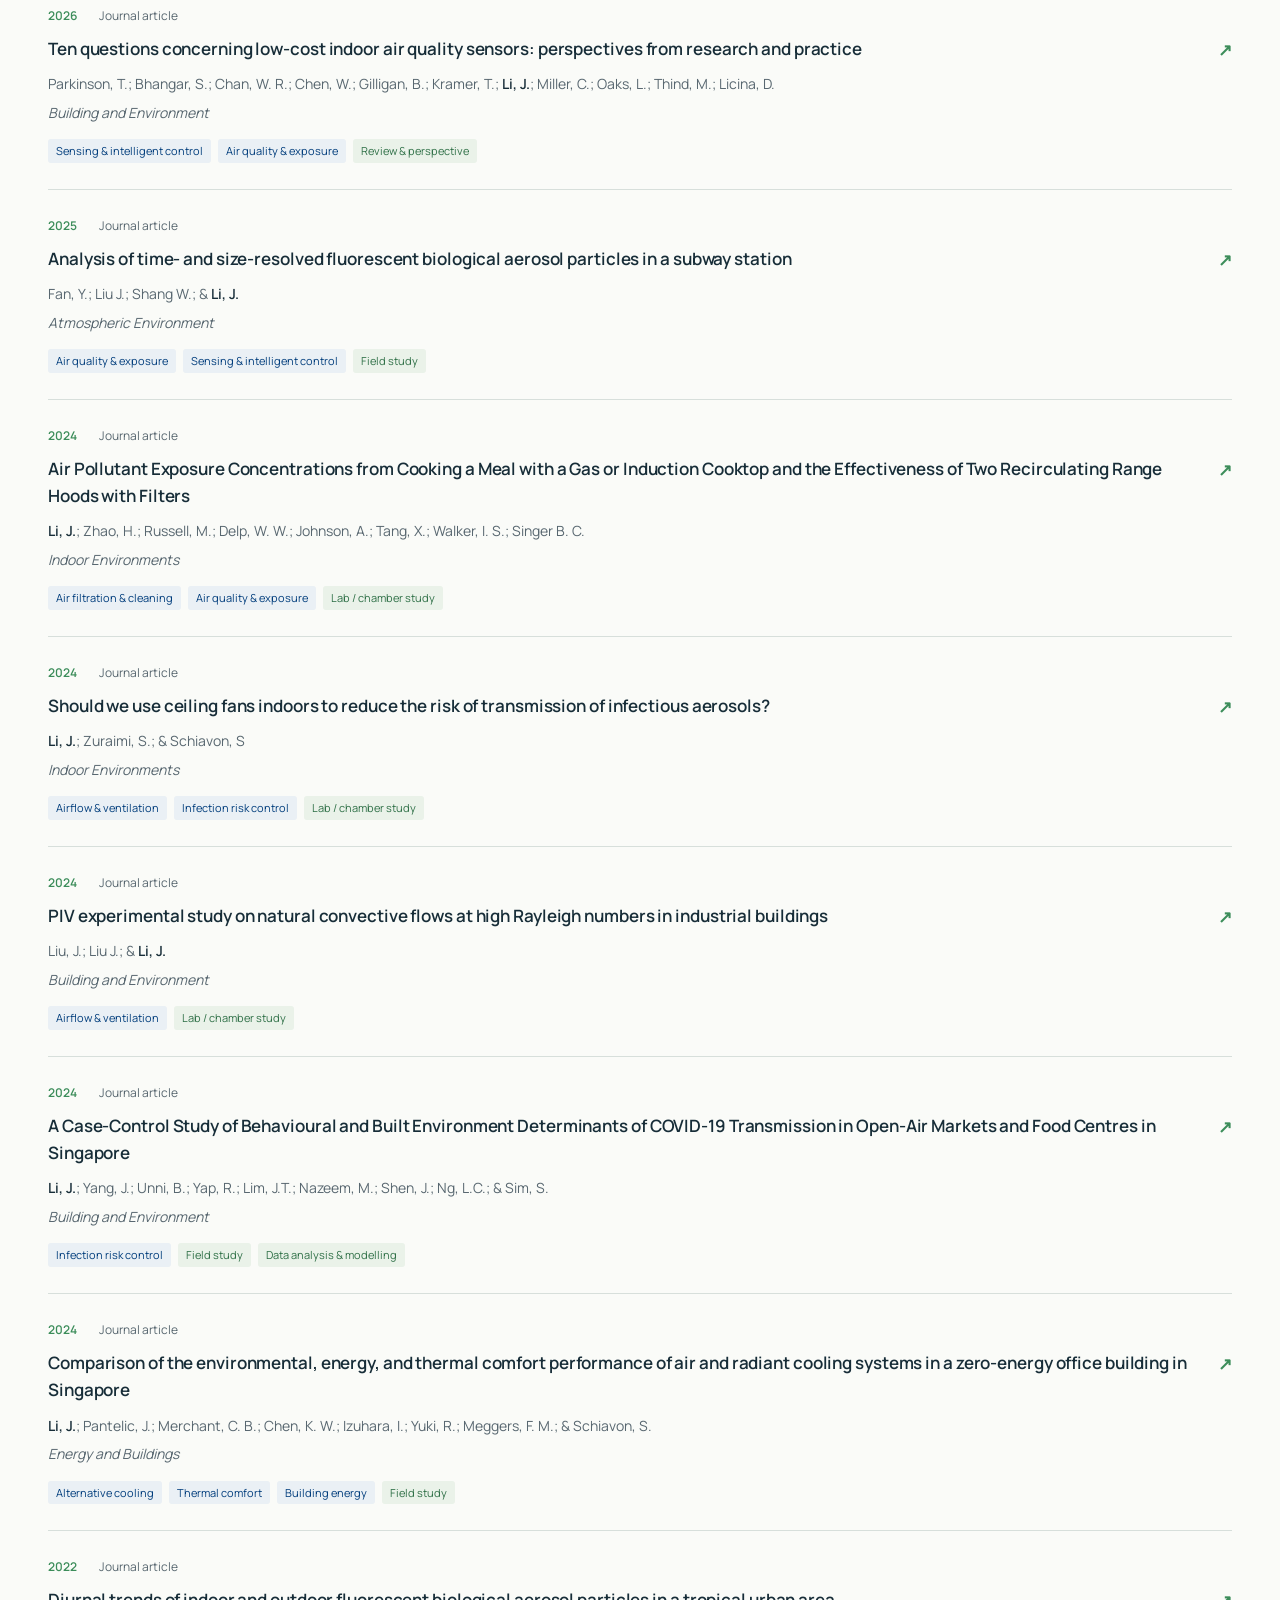
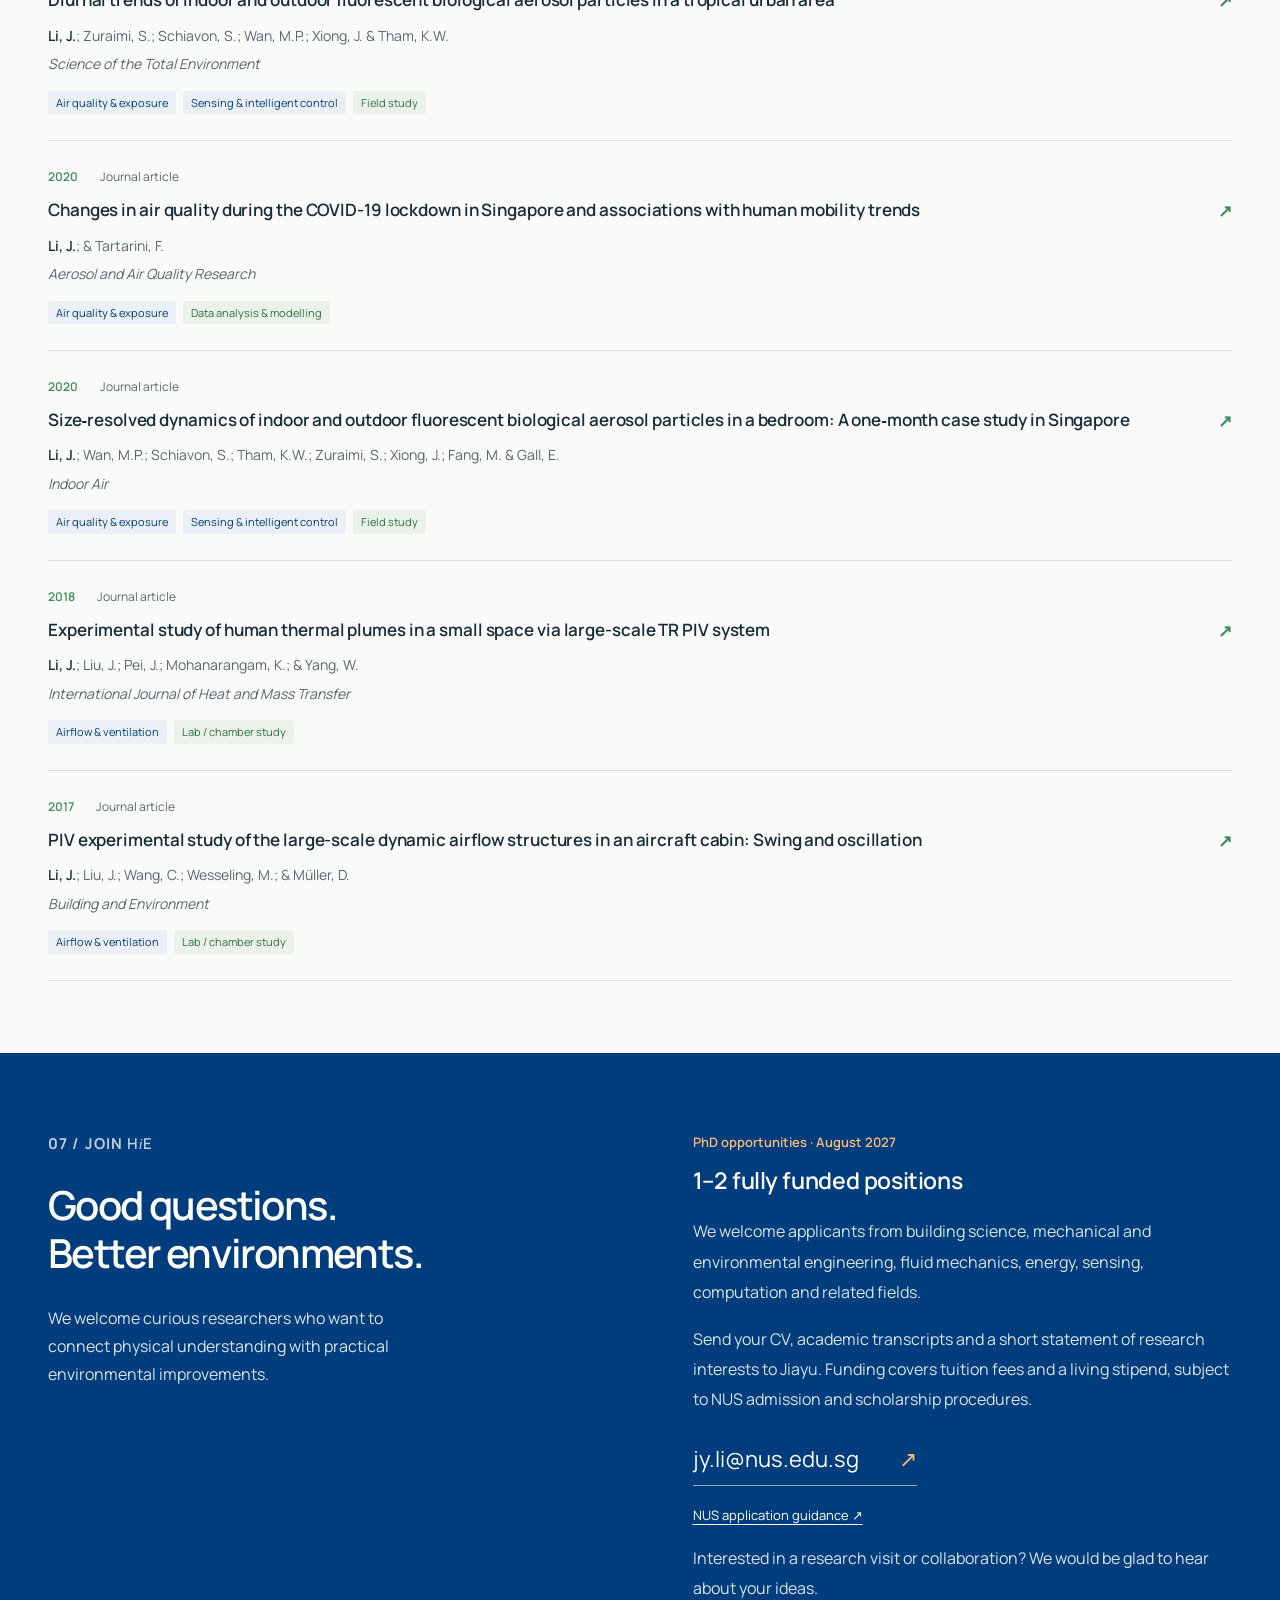
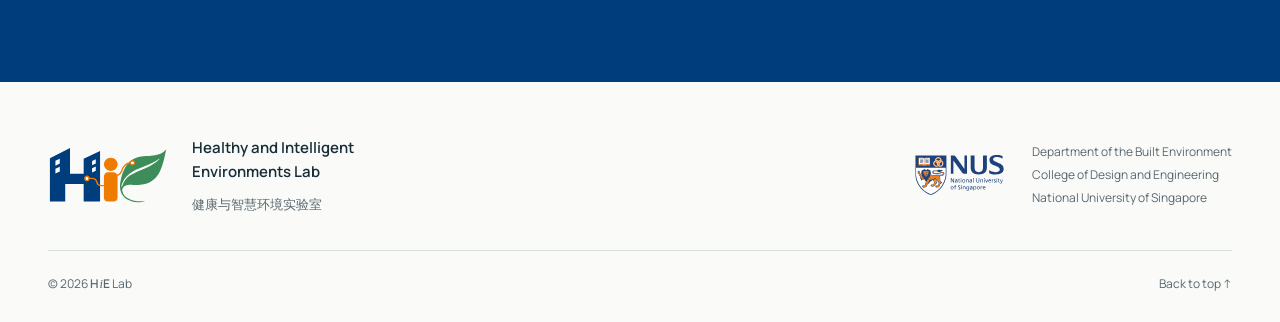
==== commit f20fee1f: "Remove advisors section from People" ====
--- a/docs/index.html
+++ b/docs/index.html
@@ -214,23 +214,6 @@
             </div></li>
           </ul>
         </div>
-        <section class="people-group people-group-wide" aria-labelledby="advisors-heading">
-          <h3 id="advisors-heading">Advisors</h3>
-          <ul class="member-list advisor-list">
-            <li><a class="member-card" href="https://cde.nus.edu.sg/dbe/wp-content/uploads/sites/26/2024/01/Staff-Resume-Prof-Sekhar.pdf" target="_blank" rel="noopener noreferrer" aria-label="Chandra Sekhar, NUS. Official profile (PDF)">
-              <img class="member-photo" src="assets/people/chandra-sekhar.jpg" width="500" height="500" alt="" loading="lazy">
-              <div><h4 class="member-name">Chandra Sekhar <span aria-hidden="true">↗</span></h4><p class="member-affiliation">NUS</p></div>
-            </a></li>
-            <li><a class="member-card" href="https://cde.nus.edu.sg/dbe/staff/tham-kwok-wai-dr/" target="_blank" rel="noopener noreferrer">
-              <img class="member-photo" src="assets/people/tham-kwok-wai.jpg" width="151" height="200" alt="" loading="lazy">
-              <div><h4 class="member-name">Tham Kwok Wai <span aria-hidden="true">↗</span></h4><p class="member-affiliation">NUS</p></div>
-            </a></li>
-            <li><a class="member-card" href="https://cbe.berkeley.edu/about-us/people/stefano-schiavon/" target="_blank" rel="noopener noreferrer">
-              <img class="member-photo" src="assets/people/stefano-schiavon.jpg" width="600" height="800" alt="" loading="lazy">
-              <div><h4 class="member-name">Stefano Schiavon <span aria-hidden="true">↗</span></h4><p class="member-affiliation">UC Berkeley</p></div>
-            </a></li>
-          </ul>
-        </section>
       </div>
     </section>
 
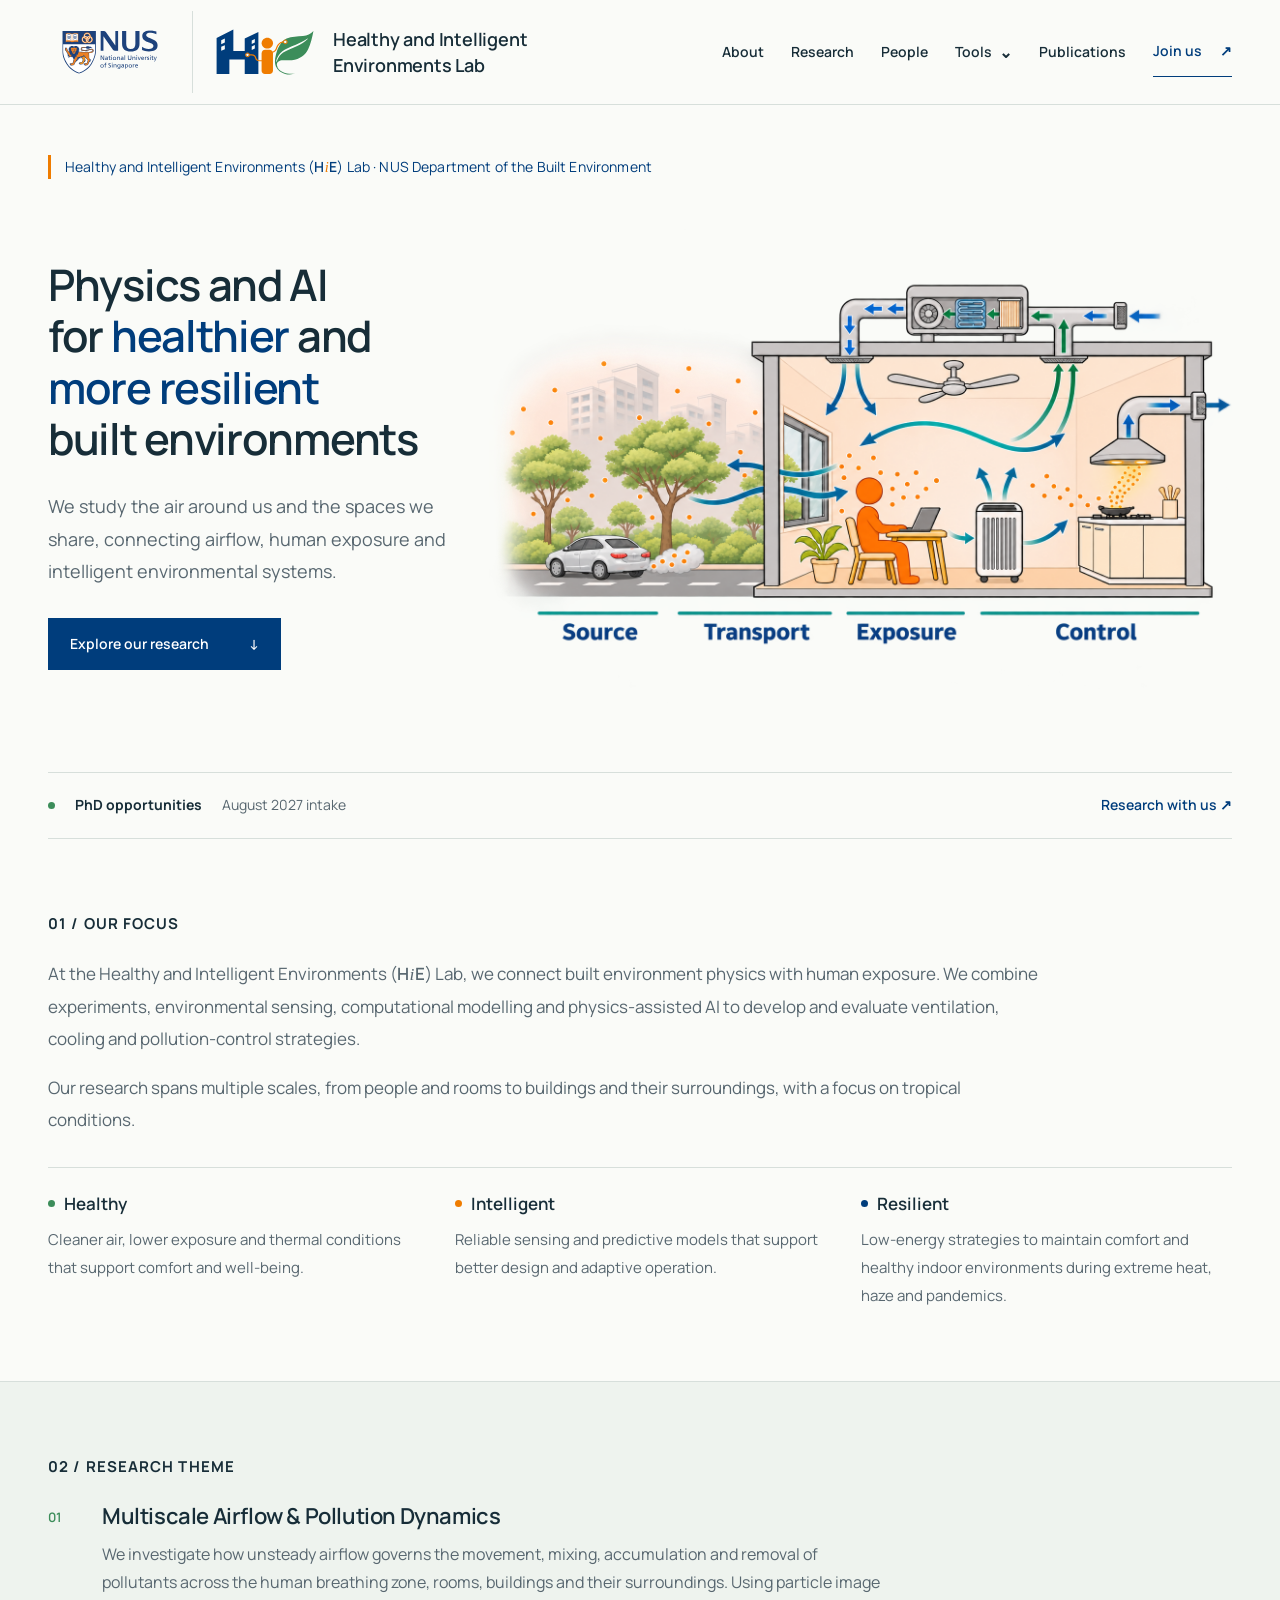
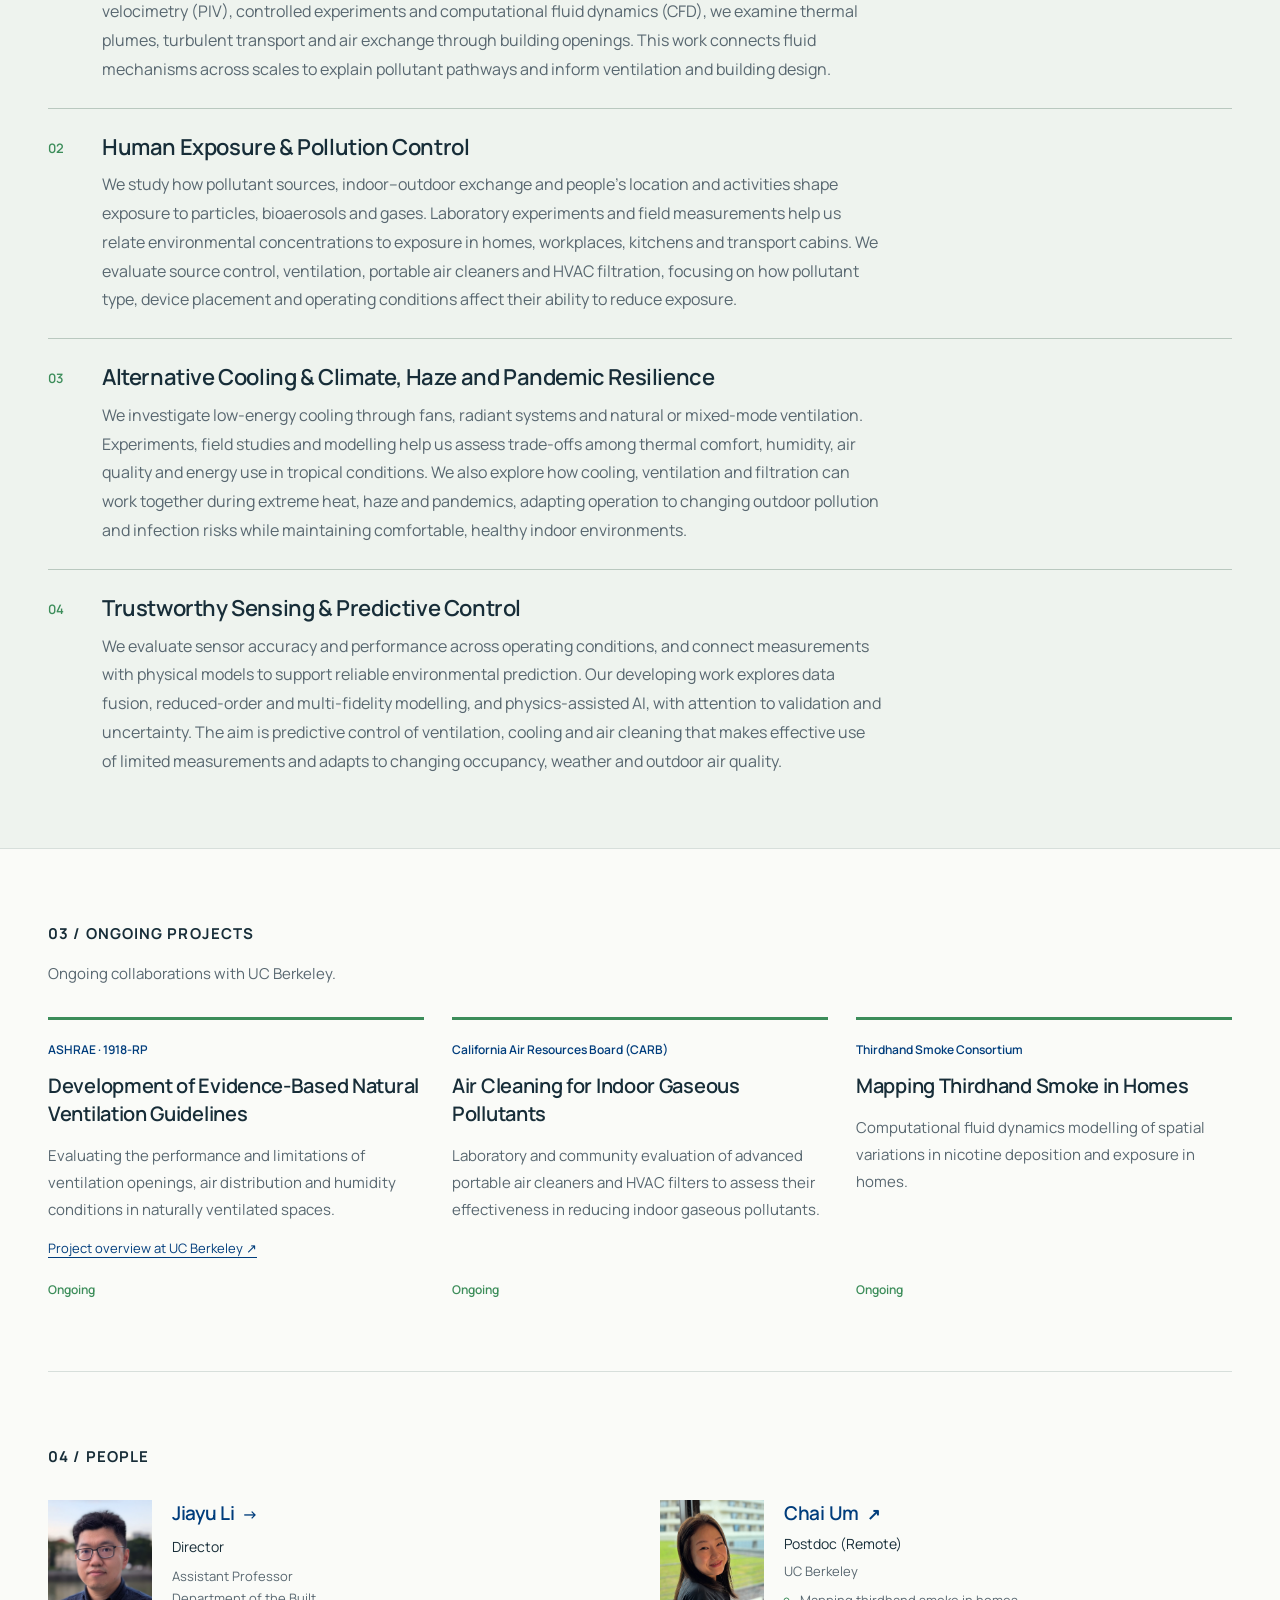
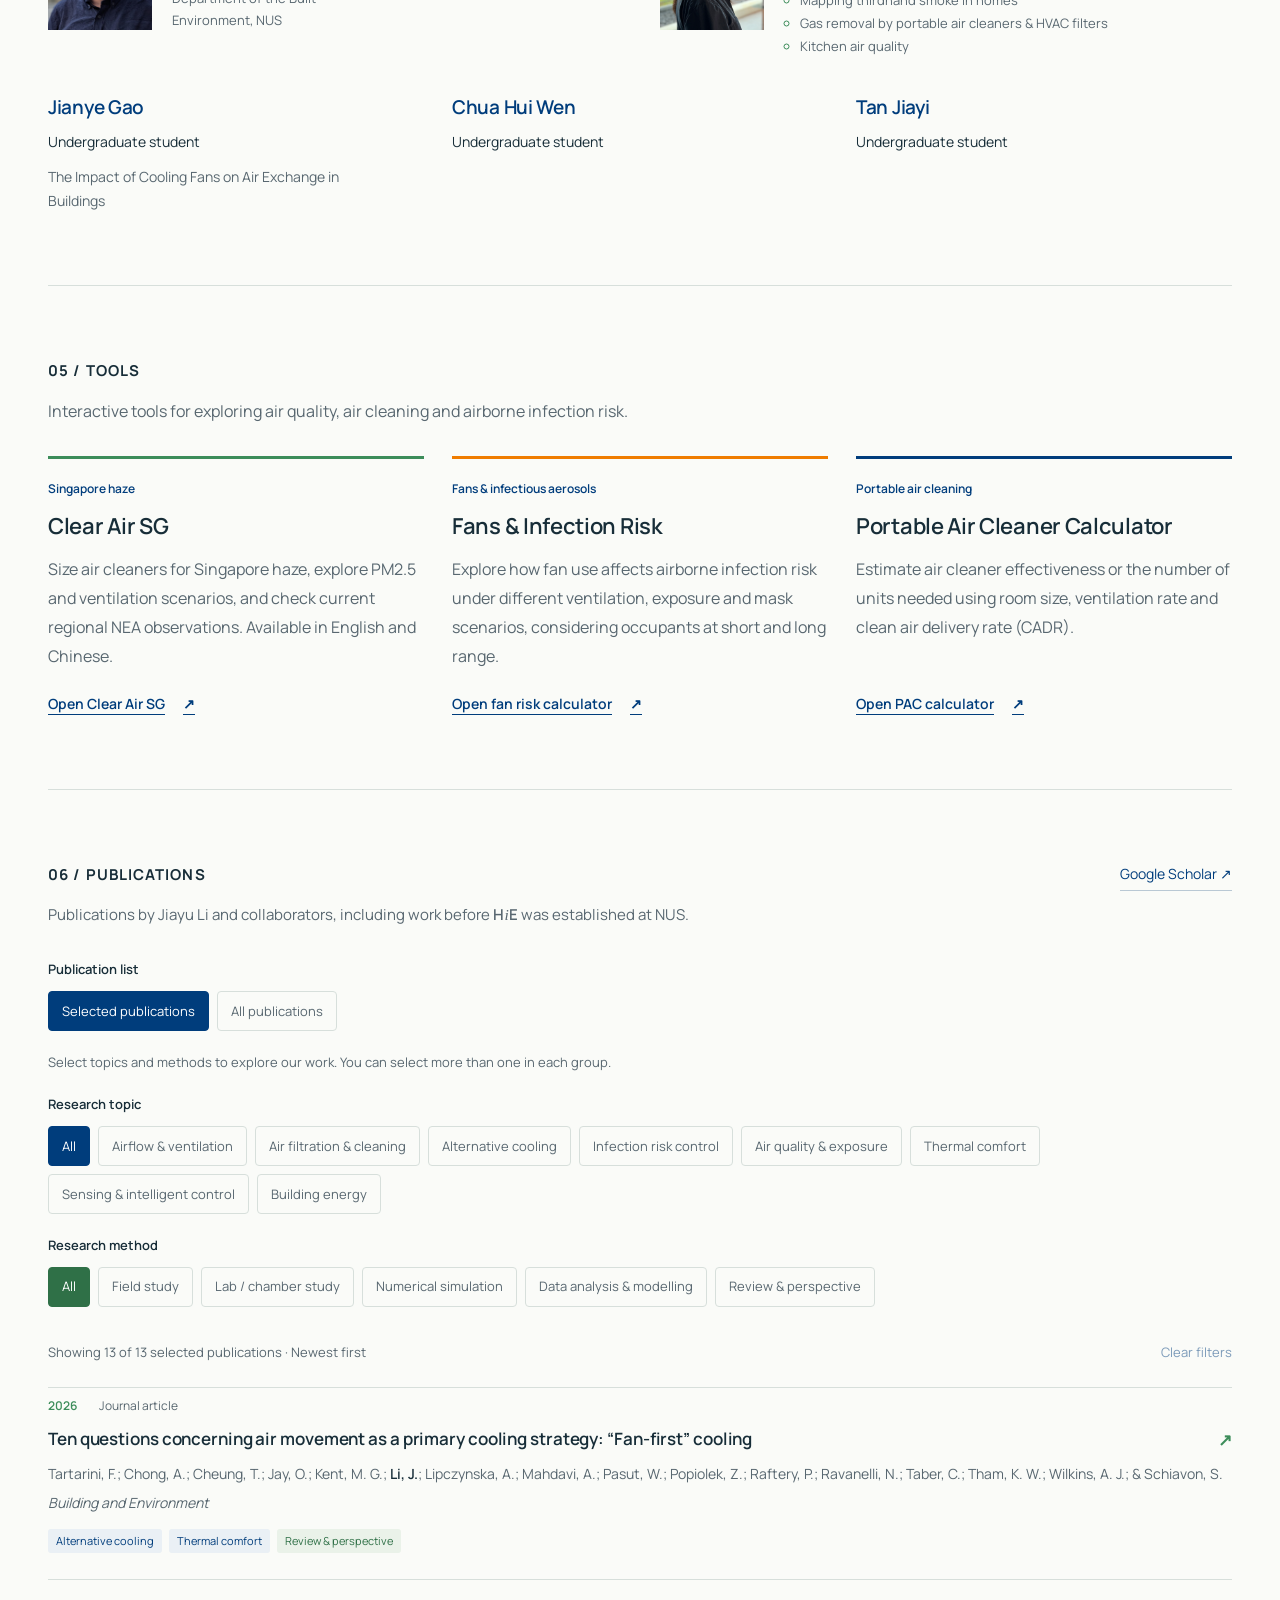
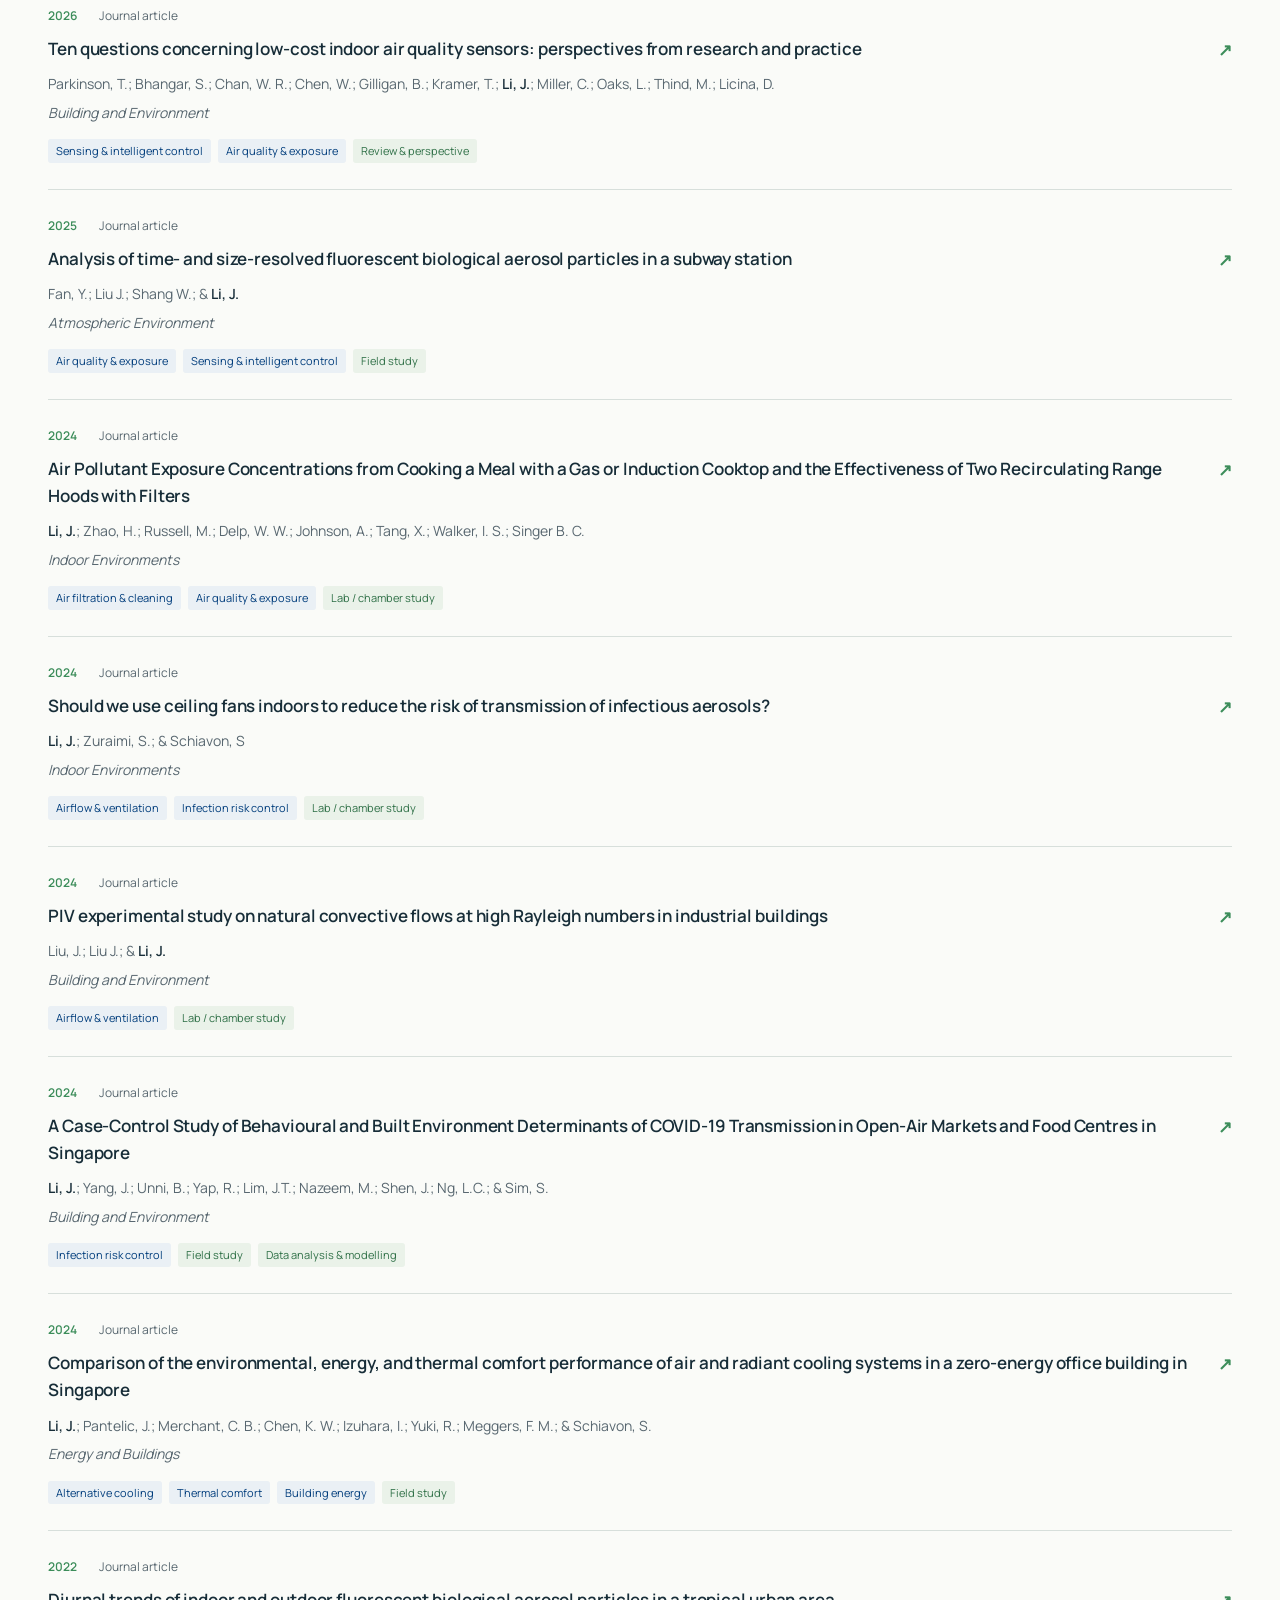
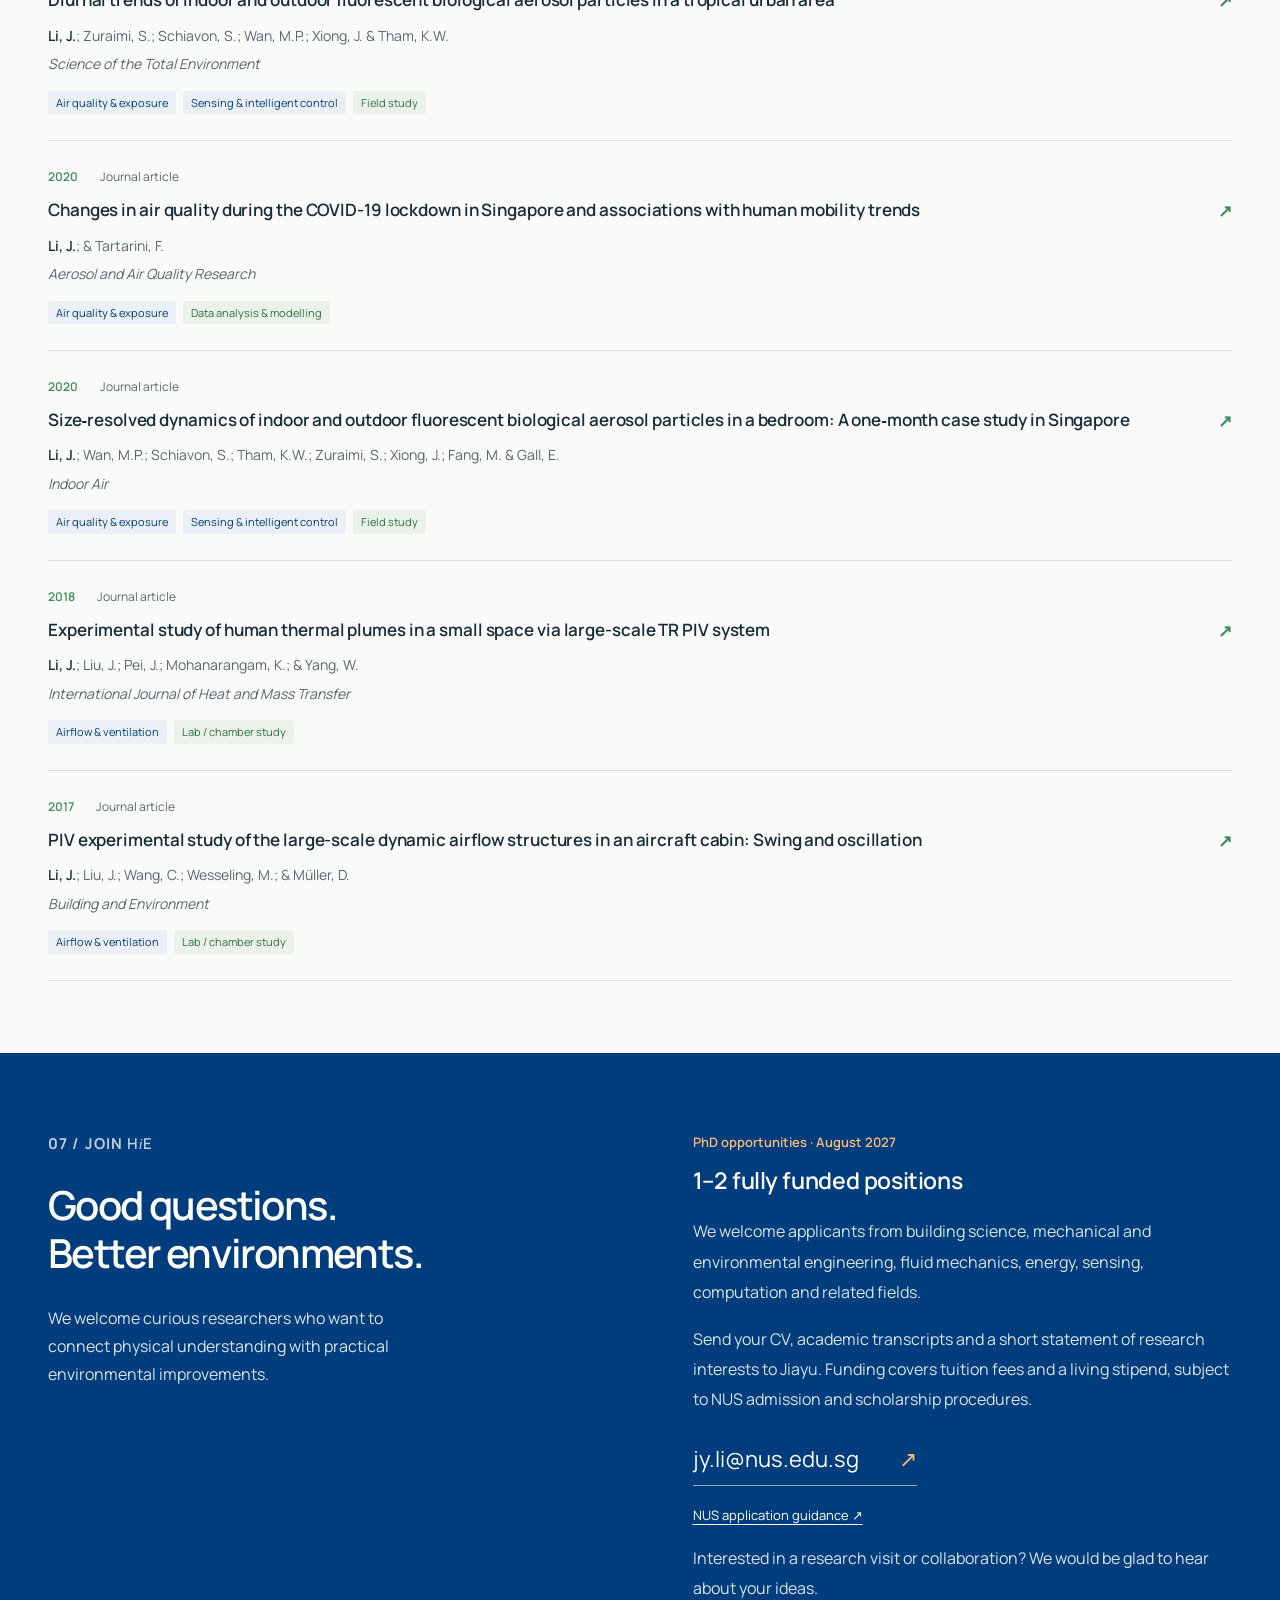
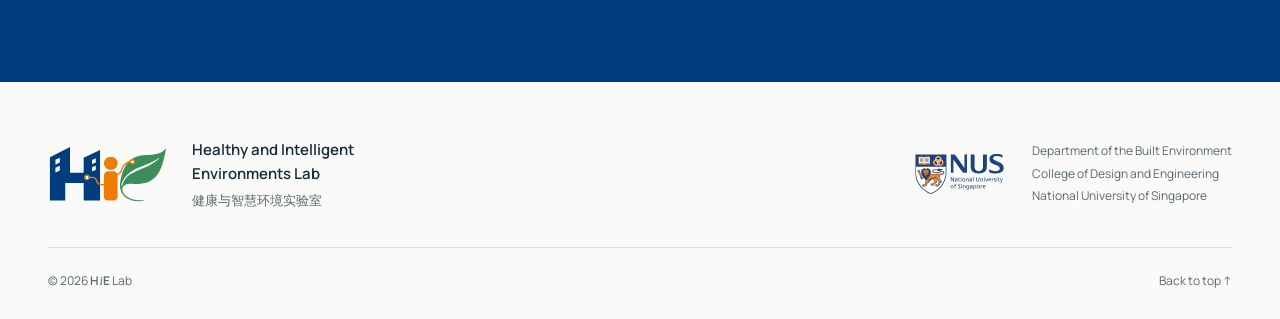
==== commit 91e6e17b: "Tighten spacing between English and Chinese footer names" ====
--- a/docs/index.html
+++ b/docs/index.html
@@ -19,7 +19,7 @@
   <meta property="og:image:alt" content="HiE Lab: a blue architectural H, orange person-shaped i and green leaf-shaped e">
   <meta name="twitter:card" content="summary">
   <link rel="icon" href="assets/hie-logo.svg" type="image/svg+xml">
-  <link rel="stylesheet" href="style.css?v=20261115-tools">
+  <link rel="stylesheet" href="style.css?v=20261115-footer-spacing">
   <script src="main.js?v=20261115-tools" defer></script>
   <script type="application/ld+json">
   {
--- a/docs/style.css
+++ b/docs/style.css
@@ -173,7 +173,7 @@
 .footer-identity{display:flex;align-items:center;gap:24px}
 .footer-identity>img{width:120px}
 .footer-identity p{font-size:15px;font-weight:600;line-height:1.6}
-.footer-identity p[lang]{font-size:13px;font-weight:400;color:var(--muted);margin-top:10px}
+.footer-identity p[lang]{font-size:13px;font-weight:400;color:var(--muted);margin-top:4px}
 .footer-affiliation{display:flex;justify-content:flex-end;gap:15px;align-items:center}
 .footer-affiliation img{width:115px}
 .footer-affiliation p{font-size:12px;color:var(--muted);line-height:1.9}
